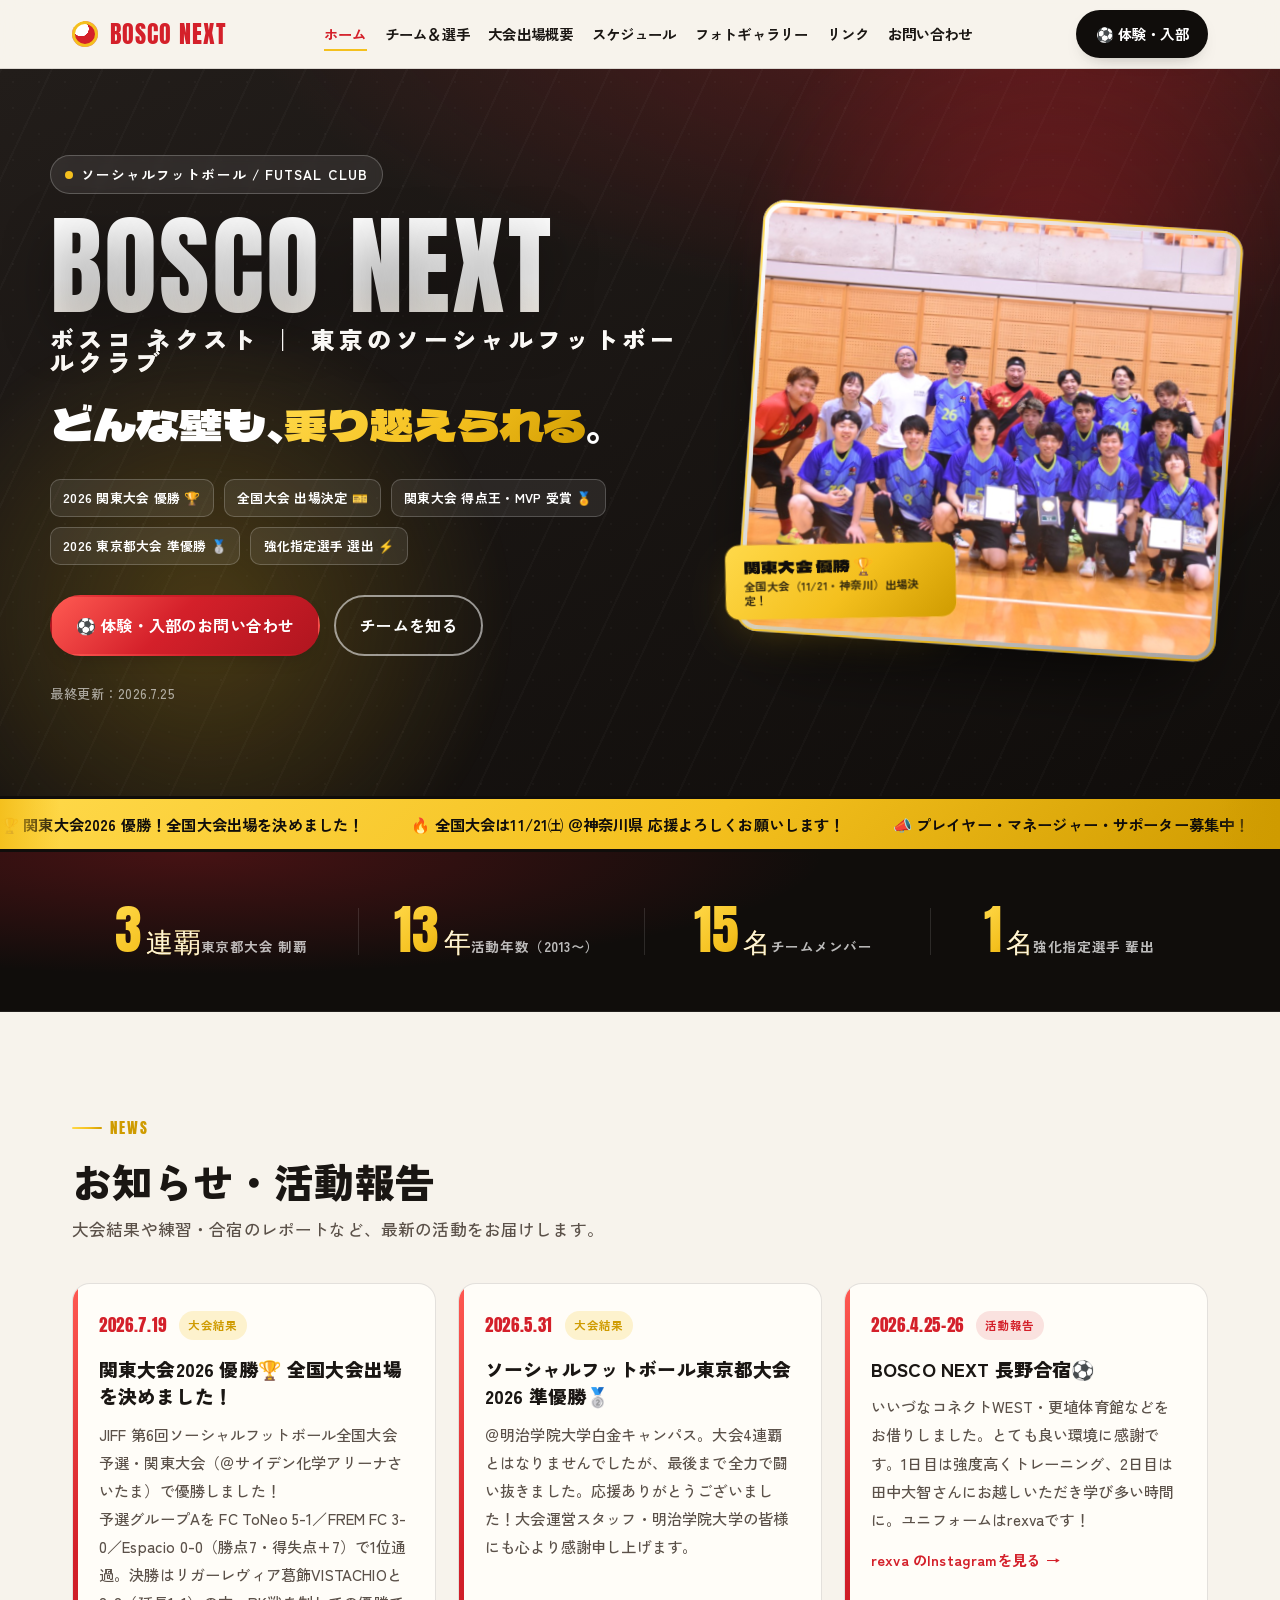
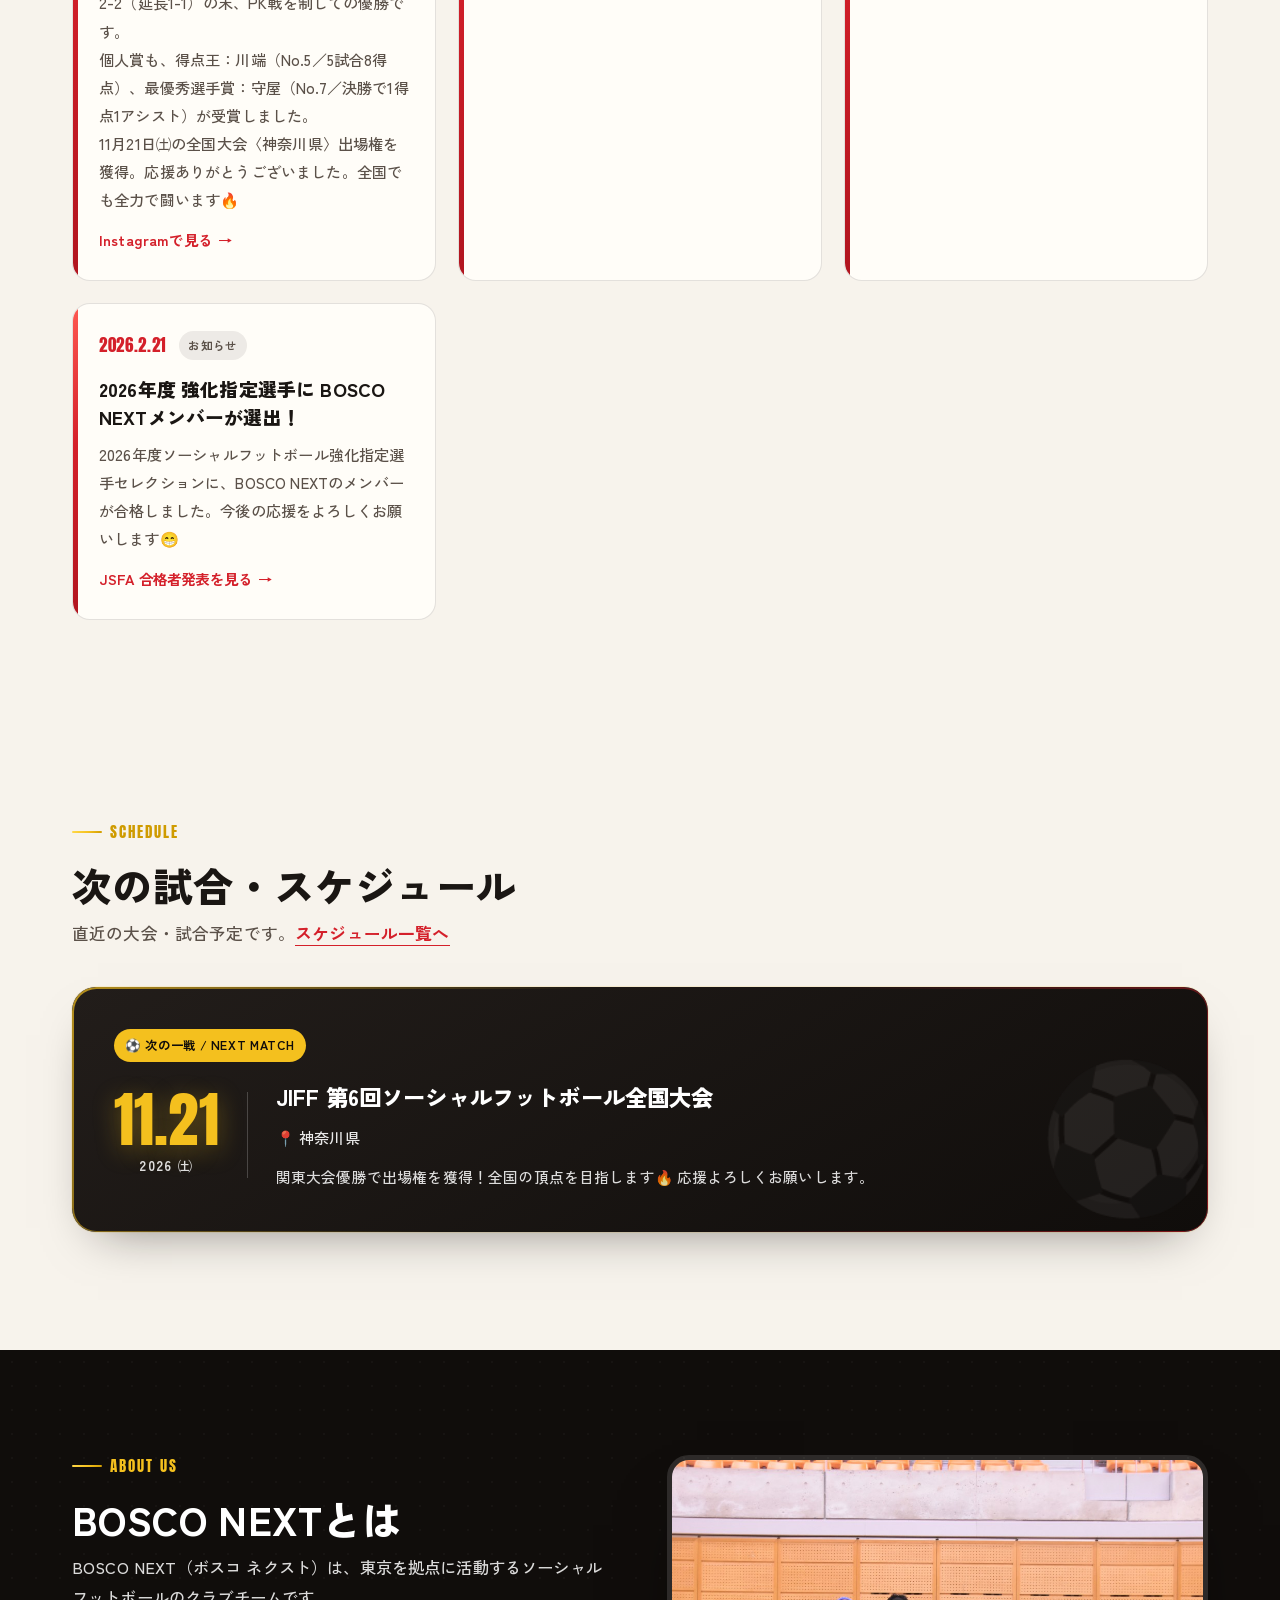
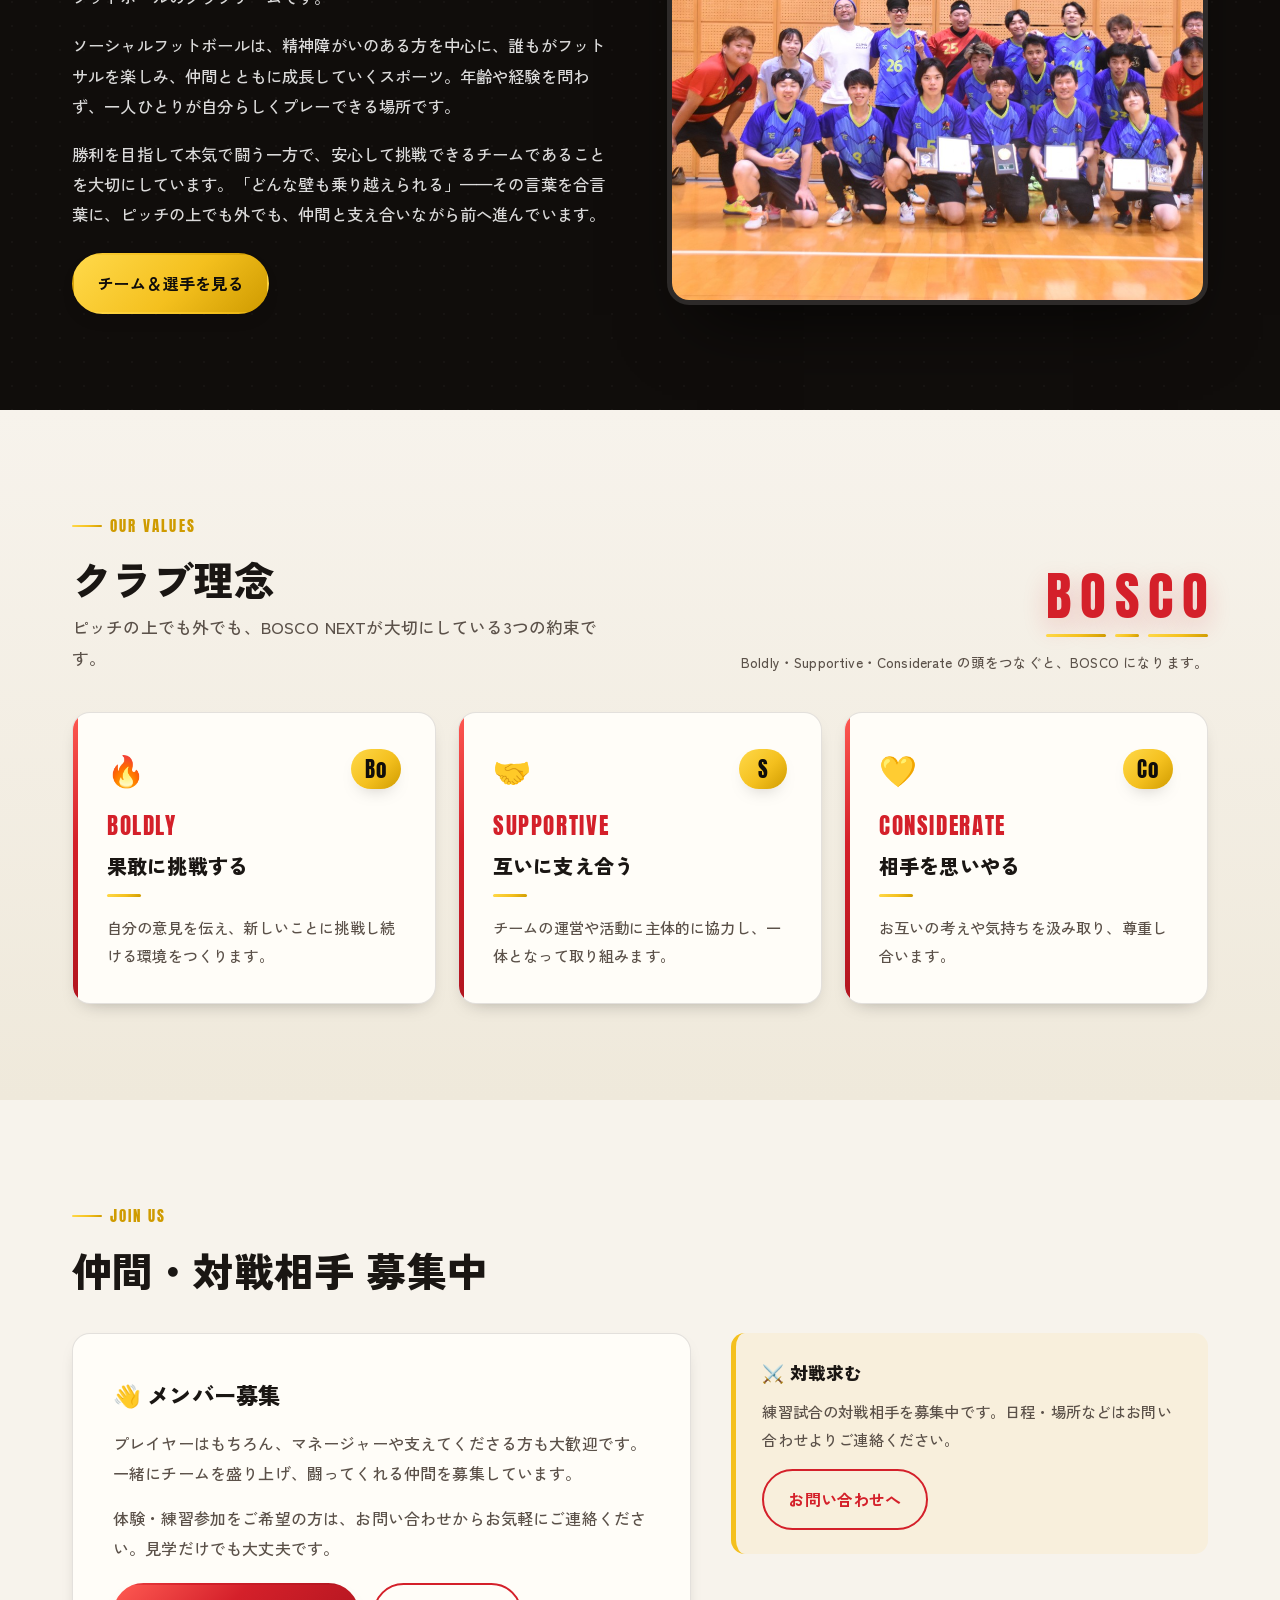
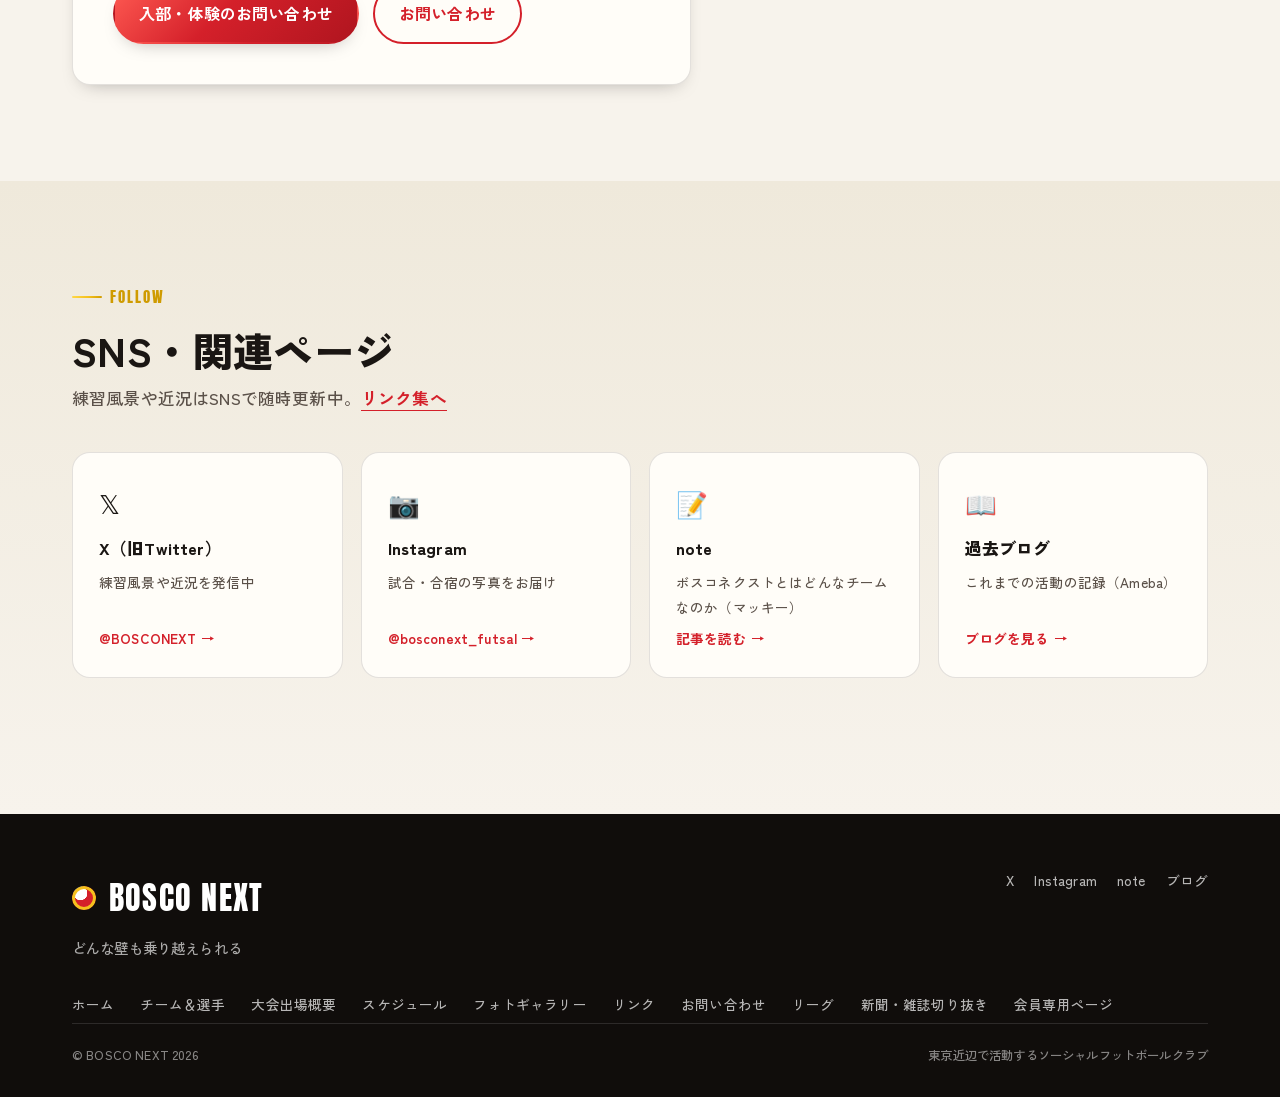
==== index.html @ e19890a2 "クラブ理念に「BOSCO」の文字合わせを追加 Bo(ldly) + S(upportive) + Co(nsiderate) で、チーム名 BOSCO の5文字が ちょうど埋まる。これを見出しの右のワ" ====
<!DOCTYPE html>
<html lang="ja">
<head>
<meta charset="UTF-8">
<meta name="viewport" content="width=device-width, initial-scale=1.0">
<title>BOSCO NEXT｜東京のソーシャルフットボールクラブ</title>
<meta name="description" content="東京近辺で活動するソーシャルフットボールのクラブチーム、BOSCO NEXT（ボスコ ネクスト）の公式ホームページ。精神障がいのある方を中心に、誰もがフットサルを楽しめるチームです。体験・入部・対戦のお問い合わせはお気軽に。">
<link rel="preconnect" href="https://fonts.googleapis.com">
<link rel="preconnect" href="https://fonts.gstatic.com" crossorigin>
<link href="https://fonts.googleapis.com/css2?family=Anton&family=Dela+Gothic+One&family=Zen+Kaku+Gothic+New:wght@400;500;700;900&display=swap" rel="stylesheet">
<link rel="stylesheet" href="style.css">
<link rel="canonical" href="https://weekendclub.github.io/bosconext/">
<meta property="og:url" content="https://weekendclub.github.io/bosconext/">
<script type="application/ld+json">{"@context":"https://schema.org","@type":"SportsTeam","name":"BOSCO NEXT","sport":"Futsal","description":"東京近辺で活動するソーシャルフットボールのクラブチーム。","url":"https://weekendclub.github.io/bosconext/"}</script>
</head>
<body>

<header id="site-header"></header>
<nav class="mobile-menu" id="mobileMenu"></nav>

<!-- ========== ヒーロー ========== -->
<section class="hero" id="top">
  <div class="hero-glow" aria-hidden="true"></div>
  <div class="hero-glow g2" aria-hidden="true"></div>
  <div class="wrap hero-inner">
    <div>
      <span class="eyebrow"><span class="dot"></span><span id="eyebrowText"></span></span>
      <h1><span id="clubName"></span><span class="ja" id="clubNameJa"></span></h1>
      <p class="tagline" id="tagline"></p>
      <div class="hero-badges" id="heroBadges"></div>
      <div class="hero-cta">
        <a class="btn btn-primary" data-link="join">⚽ 体験・入部のお問い合わせ</a>
        <a class="btn btn-ghost" href="#about">チームを知る</a>
      </div>
      <p class="hero-meta" id="updateMeta"></p>
    </div>
    <div class="hero-photo">
      <div class="frame"><img id="heroPhoto" alt="BOSCO NEXTの集合写真"></div>
      <div class="score" id="heroScore"></div>
    </div>
  </div>
</section>

<div class="ticker"><div class="ticker-track" id="ticker"></div></div>

<!-- ========== 戦績・チームデータ（数字でひと目で） ========== -->
<section class="stats-band" aria-label="チームの数字">
  <div class="stats-inner" id="statsBand">
    <div class="stat"><span class="num" data-count="3"><span class="v">0</span><span class="suf">連覇</span></span><span class="lbl">東京都大会 制覇</span></div>
    <div class="stat"><span class="num" data-count="13" data-since="2013"><span class="v">0</span><span class="suf">年</span></span><span class="lbl">活動年数（2013〜）</span></div>
    <div class="stat"><span class="num" data-count="15"><span class="v">0</span><span class="suf">名</span></span><span class="lbl">チームメンバー</span></div>
    <div class="stat"><span class="num" data-count="1"><span class="v">0</span><span class="suf">名</span></span><span class="lbl">強化指定選手 輩出</span></div>
  </div>
</section>

<!-- ========== お知らせ ========== -->
<section class="block" id="news">
  <div class="wrap">
    <div class="sec-head reveal">
      <span class="kicker">News</span>
      <h2 class="sec-title">お知らせ・活動報告</h2>
      <p class="sec-lead">大会結果や練習・合宿のレポートなど、最新の活動をお届けします。</p>
    </div>
    <div class="news-grid" id="newsList"></div>
  </div>
</section>

<!-- ========== 次の試合・スケジュール ========== -->
<section class="block" id="schedule-sec">
  <div class="wrap">
    <div class="sec-head reveal">
      <span class="kicker">Schedule</span>
      <h2 class="sec-title">次の試合・スケジュール</h2>
      <p class="sec-lead">直近の大会・試合予定です。<a href="schedule.html" style="color:var(--brand);font-weight:700;border-bottom:1px solid var(--brand)">スケジュール一覧へ</a></p>
    </div>
    <div class="reveal" id="nextMatch"></div>
    <div class="sched-list reveal" id="scheduleList"></div>
  </div>
</section>

<!-- ========== BOSCO NEXTとは ========== -->
<section class="block" id="about">
  <div class="wrap about-grid">
    <div class="about-body reveal">
      <span class="kicker">About Us</span>
      <h2 class="sec-title">BOSCO NEXTとは</h2>
      <div id="aboutBody"></div>
      <div style="margin-top:24px"><a class="btn btn-gold" href="team.html">チーム＆選手を見る</a></div>
    </div>
    <div class="about-photo reveal">
      <div class="frame"><img id="aboutPhoto" alt="BOSCO NEXTのチーム写真"></div>
    </div>
  </div>
</section>

<!-- ========== クラブ理念 ========== -->
<section class="block" id="values">
  <div class="wrap">
    <div class="sec-head values-head reveal">
      <div>
        <span class="kicker">Our Values</span>
        <h2 class="sec-title">クラブ理念</h2>
        <p class="sec-lead">ピッチの上でも外でも、BOSCO NEXTが大切にしている3つの約束です。</p>
      </div>
      <!-- チーム名の頭文字と理念が一致するときだけ、下のスクリプトが表示します -->
      <div class="bosco-key" id="boscoKey" style="display:none">
        <div class="bosco-mark" id="boscoMark" role="img" aria-label="BOSCO"></div>
        <p class="bosco-note" id="boscoNote"></p>
      </div>
    </div>
    <div class="values-grid" id="valuesList"></div>
  </div>
</section>

<!-- ========== 仲間募集 ========== -->
<section class="block" id="join">
  <div class="wrap">
    <div class="sec-head reveal">
      <span class="kicker">Join Us</span>
      <h2 class="sec-title">仲間・対戦相手 募集中</h2>
    </div>
    <div class="join-grid">
      <div class="join-card reveal">
        <h3>👋 メンバー募集</h3>
        <div id="recruitBody"></div>
        <div class="join-btns">
          <a class="btn btn-primary" data-link="join">入部・体験のお問い合わせ</a>
          <a class="btn btn-outline" data-link="contact">お問い合わせ</a>
        </div>
      </div>
      <div class="taisen reveal">
        <h4>⚔️ 対戦求む</h4>
        <p id="taisenBody"></p>
        <a class="btn btn-outline" data-link="contact">お問い合わせへ</a>
      </div>
    </div>
  </div>
</section>

<!-- ========== SNS ========== -->
<section class="block" id="links">
  <div class="wrap">
    <div class="sec-head reveal">
      <span class="kicker">Follow</span>
      <h2 class="sec-title">SNS・関連ページ</h2>
      <p class="sec-lead">練習風景や近況はSNSで随時更新中。<a href="links.html" style="color:var(--brand);font-weight:700;border-bottom:1px solid var(--brand)">リンク集へ</a></p>
    </div>
    <div class="sns-grid reveal" id="snsLinks"></div>
  </div>
</section>

<footer id="site-footer"></footer>
<button class="to-top" id="toTop" aria-label="上に戻る">↑</button>

<!-- チーム写真（差し替え方は 編集ガイド.md の「写真」を参照） -->
<script src="team-photo.js"></script>
<!-- 全ページ共通（メニュー・フッター・リンクはここで管理） -->
<script src="site.js"></script>

<script>
/* =====================================================================
   ★★★ このページ（トップ）の内容はここを編集します ★★★
   ・お知らせ → 編集画面（/admin）で追加・編集します（このファイル下の news は予備）
   ・試合予定 → schedule の { } をコピー（一番上が「次の一戦」）
   ・文章     → " " の中を書き換える
   ※ メニュー・SNS・チーム名は site.js の SITE_INFO で管理しています
   ===================================================================== */
const PAGE = {
  clubName:   "BOSCO NEXT",
  clubNameJa: "ボスコ ネクスト ｜ 東京のソーシャルフットボールクラブ",
  eyebrow:    "ソーシャルフットボール / FUTSAL CLUB",
  tagline:    'どんな壁も、{乗り越えられる}。',   /* { } で囲んだ言葉がゴールドで強調されます */
  updateDate: "2026.6.5",

  heroPhoto:  HERO_IMG,
  heroScoreMain: "準優勝 🥈",
  heroScoreSub:  "ソーシャルフットボール東京都大会 2026",
  heroBadges: [
    "2026 東京都大会 準優勝 🥈",
    "強化指定選手 選出 ⚡",
    "全国大会 予選 関東大会 出場 🔥"
  ],
  ticker: [
    "🥈 ソーシャルフットボール東京都大会2026 準優勝！",
    "🔥 次は関東大会 7/19㈰ ＠サイデン化学アリーナさいたま",
    "📣 プレイヤー・マネージャー・サポーター募集中！",
    "⚽ 練習試合の対戦相手も募集しています"
  ],

  /* お知らせ（新しいものを上に） tag: result=大会結果 / report=活動報告 / info=お知らせ */
  news: [
    {
      date: "2026.5.31", tag: "result",
      title:"ソーシャルフットボール東京都大会2026 準優勝🥈",
      body: "＠明治学院大学白金キャンパス。大会4連覇とはなりませんでしたが、最後まで全力で闘い抜きました。応援ありがとうございました！大会運営スタッフ・明治学院大学の皆様にも心より感謝申し上げます。",
      link: "", linkText: ""
    },
    {
      date: "2026.4.25–26", tag: "report",
      title:"BOSCO NEXT 長野合宿⚽",
      body: "いいづなコネクトWEST・更埴体育館などをお借りしました。とても良い環境に感謝です。1日目は強度高くトレーニング、2日目は田中大智さんにお越しいただき学び多い時間に。ユニフォームはrexvaです！",
      link: "https://www.instagram.com/p/DGDHDEYy_HX/", linkText: "rexva のInstagramを見る"
    },
    {
      date: "2026.2.21", tag: "info",
      title:"2026年度 強化指定選手に BOSCO NEXTメンバーが選出！",
      body: "2026年度ソーシャルフットボール強化指定選手セレクションに、BOSCO NEXTのメンバーが合格しました。今後の応援をよろしくお願いします😁",
      link: "https://jsfa-official.jp/posts/5Of34ngU", linkText: "JSFA 合格者発表を見る"
    }
  ],

  /* 試合・スケジュール（一番上が「次の一戦」として大きく表示） */
  schedule: [
    {
      date: "7.19", sub: "2026 ㈰",
      title:"JIFF 第6回ソーシャルフットボール全国大会 予選 関東大会",
      place:"サイデン化学アリーナさいたま（さいたま市記念総合体育館）",
      placeLink:"http://sai-kinen-spomachi.jp/",
      note: "全国大会〈神奈川県／11/21〉の出場をかけた予選です。応援よろしくお願いします🔥"
    }
  ],

  about: [
    "BOSCO NEXT（ボスコ ネクスト）は、東京を拠点に活動するソーシャルフットボールのクラブチームです。",
    "ソーシャルフットボールは、精神障がいのある方を中心に、誰もがフットサルを楽しみ、仲間とともに成長していくスポーツ。年齢や経験を問わず、一人ひとりが自分らしくプレーできる場所です。",
    "勝利を目指して本気で闘う一方で、安心して挑戦できるチームであることを大切にしています。「どんな壁も乗り越えられる」——その言葉を合言葉に、ピッチの上でも外でも、仲間と支え合いながら前へ進んでいます。"
  ],
  /* クラブ理念（編集画面の「トップの文章」→ クラブ理念 で編集できます） */
  philosophyNote: "Boldly・Supportive・Considerate の頭をつなぐと、BOSCO になります。",
  philosophy: [
    { ic:"🔥", en:"Boldly",      ja:"果敢に挑戦する", body:"自分の意見を伝え、新しいことに挑戦し続ける環境をつくります。" },
    { ic:"🤝", en:"Supportive",  ja:"互いに支え合う", body:"チームの運営や活動に主体的に協力し、一体となって取り組みます。" },
    { ic:"💛", en:"Considerate", ja:"相手を思いやる", body:"お互いの考えや気持ちを汲み取り、尊重し合います。" }
  ],

  recruit: [
    "プレイヤーはもちろん、マネージャーや支えてくださる方も大歓迎です。一緒にチームを盛り上げ、闘ってくれる仲間を募集しています。",
    "体験・練習参加をご希望の方は、お問い合わせからお気軽にご連絡ください。見学だけでも大丈夫です。"
  ],
  taisen: "練習試合の対戦相手を募集中です。日程・場所などはお問い合わせよりご連絡ください。"
};

/* ===== 表示の仕組み（基本さわらなくてOK） ===== */
const $ = function(id){return document.getElementById(id);};
const tagName = {result:"大会結果", report:"活動報告", info:"お知らせ"};

/* トップの文章・写真は home.json（CMSで編集）。無い項目は下の PAGE を使用 */
function renderHome(h){
  $("clubName").textContent = PAGE.clubName;
  $("clubNameJa").textContent = PAGE.clubNameJa;
  $("eyebrowText").textContent = h.eyebrow || PAGE.eyebrow;
  $("tagline").innerHTML = esc(h.tagline || PAGE.tagline).replace(/\{(.+?)\}/g,'<span class="hl">$1</span>');
  $("updateMeta").textContent = "最終更新：" + (h.updateDate || PAGE.updateDate);
  var photo = h.heroPhoto || PAGE.heroPhoto;
  $("heroPhoto").src = photo;
  $("aboutPhoto").src = photo;
  var sm = (h.heroScoreMain!=null && h.heroScoreMain!=="") ? h.heroScoreMain : PAGE.heroScoreMain;
  var ss = (h.heroScoreSub!=null && h.heroScoreSub!=="") ? h.heroScoreSub : PAGE.heroScoreSub;
  $("heroScore").innerHTML = esc(sm) + '<small>' + esc(ss) + '</small>';
  var badges = (h.heroBadges && h.heroBadges.length) ? h.heroBadges : PAGE.heroBadges;
  $("heroBadges").innerHTML = badges.map(function(b){return '<span>'+esc(b)+'</span>';}).join("");
  var ticker = (h.ticker && h.ticker.length) ? h.ticker : PAGE.ticker;
  var tk = ticker.map(function(t){return '<span>'+esc(t)+'</span>';}).join("");
  $("ticker").innerHTML = tk + tk;
  var about = (h.about && h.about.length) ? h.about : PAGE.about;
  $("aboutBody").innerHTML = about.map(function(p){return '<p>'+esc(p)+'</p>';}).join("");
  var recruit = (h.recruit && h.recruit.length) ? h.recruit : PAGE.recruit;
  $("recruitBody").innerHTML = recruit.map(function(p){return '<p>'+esc(p)+'</p>';}).join("");
  $("taisenBody").textContent = h.taisen || PAGE.taisen;
  renderValues((h.philosophy && h.philosophy.length) ? h.philosophy : PAGE.philosophy,
               (h.philosophyNote != null && h.philosophyNote !== "") ? h.philosophyNote : PAGE.philosophyNote);
  observeReveals();  /* あとから作ったカードもスクロールで出るようにする */
}

/* 「BOSCO」を、理念の英語の頭から順に、余さず切り分けられるか探す。
   Boldly / Supportive / Considerate なら Bo + S + Co = BOSCO に分かれます。
   長いほうから試すので、B より Bo が優先されます。
   分けられないときは null を返し、ワードマークは表示しません。 */
function splitBosco(words, word){
  function walk(wi, pos){
    if(wi === words.length) return (pos === word.length) ? [] : null;
    var w = words[wi], max = Math.min(w.length, word.length - pos);
    for(var len = max; len >= 1; len--){
      var seg = word.substr(pos, len);
      if(w.substr(0, len).toUpperCase() !== seg) continue;
      var tail = walk(wi + 1, pos + len);
      if(tail) return [seg].concat(tail);
    }
    return null;
  }
  return walk(0, 0);
}

/* クラブ理念のカードを作る */
function renderValues(list, note){
  list = list || [];
  var sec = document.getElementById("values");
  if(!list.length){ if(sec) sec.style.display = "none"; return; }
  if(sec) sec.style.display = "";

  var words = list.map(function(v){ return String(v && v.en || ""); });
  var hasAll = words.every(function(w){ return w; });
  var parts = hasAll ? splitBosco(words, "BOSCO") : null;

  $("valuesList").innerHTML = list.map(function(v, i){
    /* バッジは BOSCO の担当ぶん（Bo / S / Co）。分けられないときは頭文字1字 */
    var mark = parts ? words[i].substr(0, parts[i].length) : words[i].charAt(0);
    return '<article class="value-card reveal">'+
      '<div class="v-top">'+
        (v.ic ? '<span class="v-ic" aria-hidden="true">'+esc(v.ic)+'</span>' : '')+
        (mark ? '<span class="v-letter" aria-hidden="true">'+esc(mark)+'</span>' : '')+
      '</div>'+
      '<span class="v-en">'+esc(v.en||"")+'</span>'+
      '<h3 class="v-ja">'+esc(v.ja||"")+'</h3>'+
      '<p>'+esc(v.body||"").replace(/\n/g,"<br>")+'</p>'+
    '</article>';
  }).join("");

  renderBoscoKey(parts, note);
}

/* チーム名「BOSCO」を、理念3つの担当ぶんに区切って見せる。
   区切りはゴールドの下線で示します（BO / S / CO）。 */
function renderBoscoKey(parts, note){
  var key = document.getElementById("boscoKey");
  if(!key) return;
  if(!parts){ key.style.display = "none"; return; }
  document.getElementById("boscoMark").innerHTML = parts.map(function(seg){
    return '<span class="seg">'+esc(seg)+'</span>';
  }).join("");
  document.getElementById("boscoNote").textContent = note || "";
  key.style.display = "";
}
loadJSON("home.json", function(d){ renderHome(d || {}); });

function renderNewsCard(n){
  return '<article class="news-card reveal">'+
    '<div class="news-top"><span class="news-date">'+esc(n.date)+'</span>'+
    '<span class="tag '+n.tag+'">'+esc(tagName[n.tag]||n.tag)+'</span></div>'+
    '<h3>'+esc(n.title)+'</h3>'+
    '<p>'+esc(n.body).replace(/\n/g,"<br>")+'</p>'+
    (n.link?'<a class="more" href="'+esc(n.link)+'" target="_blank" rel="noopener">'+esc(n.linkText||"くわしく見る")+'</a>':'')+
    '</article>';
}
/* お知らせは news.json（CMSで編集）を読み込んで表示します。
   読み込めない場合（例：パソコンでファイルを直接ひらいたプレビュー時）は、上の PAGE.news を表示します。 */
fetch('news.json')
  .then(function(r){ if(!r.ok) throw 0; return r.json(); })
  .then(function(data){
    var items = (data && data.items && data.items.length) ? data.items : PAGE.news;
    $("newsList").innerHTML = items.map(renderNewsCard).join("");
    observeReveals();
  })
  .catch(function(){
    $("newsList").innerHTML = PAGE.news.map(renderNewsCard).join("");
    observeReveals();
  });

function renderHomeSchedule(s){
  s = s || [];
  if(!s.length){ $("nextMatch").style.display="none"; $("scheduleList").innerHTML=""; return; }
  $("nextMatch").style.display="";
  var n = s[0];
  $("nextMatch").innerHTML =
    '<div class="next-match"><span class="nm-flag">⚽ 次の一戦 / NEXT MATCH</span>'+
    '<div class="nm-grid"><div class="nm-date"><div class="d">'+esc(n.date)+'</div><div class="m">'+esc(n.sub||"")+'</div></div>'+
    '<div class="nm-info"><h3>'+esc(n.title)+'</h3>'+
    '<div class="place">📍 '+(n.placeLink?'<a href="'+esc(n.placeLink)+'" target="_blank" rel="noopener">'+esc(n.place)+'</a>':esc(n.place))+'</div>'+
    (n.note?'<p class="note">'+esc(n.note)+'</p>':'')+'</div></div></div>';
  $("scheduleList").innerHTML = s.slice(1).map(function(e){
    return '<div class="sched-row"><div class="sd">'+esc(e.date)+' <small>'+esc(e.sub||"")+'</small></div>'+
      '<div><div class="st">'+esc(e.title)+'</div>'+(e.place?'<div class="sp">📍 '+esc(e.place)+'</div>':'')+'</div></div>';
  }).join("");
}
loadJSON("schedule.json", function(d){ renderHomeSchedule((d && d.upcoming) ? d.upcoming : PAGE.schedule); });

/* 文章（about / recruit / taisen）は renderHome() でまとめて表示しています */

$("snsLinks").innerHTML = [
  {ic:"𝕏", nm:"X（旧Twitter）", ds:"練習風景や近況を発信中", url:SITE_INFO.links.x, go:"@BOSCONEXT"},
  {ic:"📷", nm:"Instagram", ds:"試合・合宿の写真をお届け", url:SITE_INFO.links.instagram, go:"@bosconext_futsal"},
  {ic:"📝", nm:"note", ds:"ボスコネクストとはどんなチームなのか（マッキー）", url:SITE_INFO.links.note, go:"記事を読む"},
  {ic:"📖", nm:"過去ブログ", ds:"これまでの活動の記録（Ameba）", url:SITE_INFO.links.blog, go:"ブログを見る"}
].map(function(s){
  return '<a class="sns-card" href="'+esc(s.url)+'" target="_blank" rel="noopener">'+
    '<span class="ic">'+s.ic+'</span><span class="nm">'+esc(s.nm)+'</span>'+
    '<span class="ds">'+esc(s.ds)+'</span><span class="go">'+esc(s.go)+' →</span></a>';
}).join("");

observeReveals();

/* ===== 戦績バンドの数字をカウントアップ ===== */
(function(){
  var band = document.getElementById("statsBand");
  if(!band) return;
  var reduce = window.matchMedia && window.matchMedia("(prefers-reduced-motion:reduce)").matches;
  var nums = band.querySelectorAll(".num");
  /* 活動年数は今年から自動計算（2013年〜） */
  nums.forEach(function(n){
    var since = n.getAttribute("data-since");
    if(since){ n.setAttribute("data-count", String(new Date().getFullYear() - parseInt(since,10))); }
  });
  function run(n){
    var target = parseInt(n.getAttribute("data-count"),10) || 0;
    var el = n.querySelector(".v");
    if(reduce){ el.textContent = target; return; }
    var start = null, dur = 1100;
    function step(t){
      if(start===null) start = t;
      var p = Math.min((t-start)/dur, 1);
      var eased = 1 - Math.pow(1-p, 3);
      el.textContent = Math.round(target * eased);
      if(p<1) requestAnimationFrame(step);
    }
    requestAnimationFrame(step);
  }
  var io = new IntersectionObserver(function(entries){
    entries.forEach(function(e){
      if(e.isIntersecting){ run(e.target); io.unobserve(e.target); }
    });
  },{threshold:.4});
  nums.forEach(function(n){ io.observe(n); });
})();
</script>
</body>
</html>
---- style.css ----
/* ============================================================
   BOSCO NEXT 共通デザイン（全ページ共通）
   色を変えたいときは下の :root の数値を書き換えてください
   ============================================================ */
/* =====================================================================
   BOSCO NEXT トップページ  スタイル
   配色はユニフォームに合わせています（赤＝ベース／黒＝サッシュ・パンツ／ゴールド＝背番号）
   ※色を変えたいときは下の :root の数値を書き換えてください
   ===================================================================== */
:root{
  --paper:#f7f3ec;        /* 背景（あたたかい生成り色） */
  --paper-2:#fffdf8;      /* カードの白 */
  --ink:#1a1613;          /* 文字色（濃い・黒に近い） */
  --ink-soft:#5b5149;     /* 文字色（やわらかい） */
  --brand:#d4202a;        /* メインの赤（ユニフォーム） */
  --brand-600:#b0151f;    /* 濃い赤（ホバー用） */
  --brand-300:#ff5a52;    /* 明るい赤（グロー用） */
  --dark-700:#221d1a;     /* 暗い背景（黒／サッシュ・パンツ） */
  --dark-800:#171310;     /* 中間の黒 */
  --dark-900:#100d0b;     /* いちばん暗い黒 */
  --gold:#f4c01e;         /* アクセント（背番号のゴールド） */
  --gold-300:#ffd94a;     /* 明るいゴールド */
  --gold-600:#cf9b00;     /* 濃いゴールド */
  --line:rgba(26,22,19,.12);
  --shadow:0 22px 48px -26px rgba(15,11,9,.5);
  --shadow-sm:0 8px 20px -12px rgba(15,11,9,.4);
  --glow-red:0 0 0 1px rgba(212,32,42,.25), 0 18px 50px -18px rgba(212,32,42,.55);
  --glow-gold:0 0 0 1px rgba(244,192,30,.3), 0 18px 50px -18px rgba(244,192,30,.5);
  --grad-red:linear-gradient(135deg,var(--brand-300),var(--brand) 45%,var(--brand-600));
  --grad-gold:linear-gradient(135deg,var(--gold-300),var(--gold) 55%,var(--gold-600));
  --grad-dark:linear-gradient(160deg,var(--dark-700),var(--dark-900));
  --radius:18px;
  --radius-lg:26px;
  --maxw:1180px;
}

*{box-sizing:border-box;margin:0;padding:0}
html{scroll-behavior:smooth;-webkit-text-size-adjust:100%}
body{
  font-family:"Zen Kaku Gothic New",sans-serif;
  color:var(--ink);
  background:var(--paper);
  line-height:1.85;
  font-weight:500;
  letter-spacing:.01em;
  overflow-x:hidden;
}
img{max-width:100%;display:block}
a{color:inherit;text-decoration:none}
.wrap{max-width:var(--maxw);margin:0 auto;padding:0 22px}

/* ---------- 共通：セクション見出し ---------- */
.kicker{
  font-family:"Anton",sans-serif;
  letter-spacing:.14em;
  color:var(--gold-600);
  font-size:clamp(.8rem,2.4vw,.95rem);
  display:inline-flex;align-items:center;gap:.5em;
  text-transform:uppercase;
}
.kicker::before{content:"";width:30px;height:2px;background:var(--gold);display:inline-block}
.sec-title{
  font-weight:900;
  font-size:clamp(1.55rem,5vw,2.5rem);
  line-height:1.25;
  margin:.35em 0 .2em;
  letter-spacing:.01em;
}
.sec-lead{color:var(--ink-soft);max-width:62ch;font-size:clamp(.95rem,2.6vw,1.05rem)}

/* ---------- ボタン ---------- */
.btn{
  position:relative;overflow:hidden;
  display:inline-flex;align-items:center;gap:.5em;
  font-weight:700;font-family:"Zen Kaku Gothic New",sans-serif;
  padding:.85em 1.5em;border-radius:999px;
  font-size:1rem;cursor:pointer;border:2px solid transparent;
  transition:transform .18s ease, box-shadow .18s ease, background .18s ease, color .18s ease;
  white-space:nowrap;
}
/* ボタンの上を光が滑るエフェクト */
.btn::after{
  content:"";position:absolute;top:0;left:-120%;width:60%;height:100%;
  background:linear-gradient(100deg,transparent,rgba(255,255,255,.45),transparent);
  transform:skewX(-18deg);transition:left .55s ease;pointer-events:none;
}
.btn:hover::after{left:130%}
.btn-primary{background:var(--grad-red);color:#fff;box-shadow:var(--shadow-sm)}
.btn-primary:hover{transform:translateY(-3px);box-shadow:0 18px 34px -14px rgba(212,32,42,.65)}
.btn-gold{background:var(--grad-gold);color:var(--dark-900);box-shadow:var(--shadow-sm)}
.btn-gold:hover{transform:translateY(-3px);box-shadow:0 18px 34px -14px rgba(244,192,30,.65)}
.btn-ghost{border-color:rgba(255,255,255,.55);color:#fff}
.btn-ghost:hover{background:#fff;color:var(--dark-900);transform:translateY(-3px)}
.btn-dark{background:var(--dark-900);color:#fff;box-shadow:var(--shadow-sm)}
.btn-dark:hover{transform:translateY(-3px);background:var(--dark-700)}
.btn-outline{border-color:var(--brand);color:var(--brand)}
.btn-outline:hover{background:var(--brand);color:#fff;transform:translateY(-3px)}

/* =====================================================================
   ヘッダー（上部の固定メニュー）
   ===================================================================== */
header{
  position:sticky;top:0;z-index:60;
  background:rgba(247,243,236,.82);
  backdrop-filter:blur(14px) saturate(1.2);
  -webkit-backdrop-filter:blur(14px) saturate(1.2);
  border-bottom:1px solid var(--line);
  transition:box-shadow .3s ease, background .3s ease;
}
header.scrolled{box-shadow:0 10px 30px -20px rgba(15,11,9,.6);background:rgba(247,243,236,.94)}
/* スクロール進捗バー */
.scroll-progress{position:absolute;left:0;bottom:-1px;height:3px;width:0;background:var(--grad-red);
  box-shadow:0 0 12px rgba(212,32,42,.6);z-index:2;transition:width .1s linear}
.nav{display:flex;align-items:center;justify-content:space-between;height:68px}
.brand{display:flex;align-items:center;gap:.5em;font-family:"Anton",sans-serif;font-size:1.5rem;letter-spacing:.04em;color:var(--brand)}
.brand .ball{width:26px;height:26px;border-radius:50%;background:
   radial-gradient(circle at 35% 30%, #fff 0 30%, transparent 31%),
   var(--brand);
   box-shadow:inset 0 0 0 3px var(--gold);flex:none}
.nav-links{display:flex;gap:1.15rem;align-items:center;list-style:none}
.nav-links a{font-size:.9rem;font-weight:700;color:var(--ink);padding:.3em 0;position:relative}
.nav-links a::after{content:"";position:absolute;left:0;bottom:-2px;height:2px;width:0;background:var(--gold);transition:width .2s}
.nav-links a:hover::after{width:100%}
.nav-cta{margin-left:.4rem}
.nav-cta .btn{padding:.6em 1.2em;font-size:.9rem}
.burger{display:none;flex-direction:column;gap:5px;background:none;border:0;cursor:pointer;padding:8px}
.burger span{width:26px;height:3px;background:var(--brand);border-radius:3px;transition:.25s}
.burger.open span:nth-child(1){transform:translateY(8px) rotate(45deg)}
.burger.open span:nth-child(2){opacity:0}
.burger.open span:nth-child(3){transform:translateY(-8px) rotate(-45deg)}

/* モバイルメニュー */
.mobile-menu{position:fixed;inset:68px 0 auto 0;background:var(--dark-900);color:#fff;z-index:55;
  transform:translateY(-120%);transition:transform .35s cubic-bezier(.6,.05,.2,1);padding:20px 22px 30px;max-height:calc(100vh - 68px);overflow:auto}
.mobile-menu.open{transform:translateY(0)}
.mobile-menu a{display:block;padding:.8em 0;border-bottom:1px solid rgba(255,255,255,.12);font-weight:700;font-size:1.05rem}
.mobile-menu .btn{margin-top:18px;width:100%;justify-content:center}

/* =====================================================================
   ヒーロー（一番上の大きな見出し）
   ===================================================================== */
.hero{position:relative;color:#fff;overflow:hidden;
  background:
    radial-gradient(120% 80% at 85% -10%, rgba(212,32,42,.34), transparent 55%),
    linear-gradient(160deg,var(--dark-700),var(--dark-900));
}
.hero::before{ /* ピッチのライン風テクスチャ */
  content:"";position:absolute;inset:0;opacity:.5;
  background-image:repeating-linear-gradient(115deg, rgba(255,255,255,.045) 0 2px, transparent 2px 46px);
  pointer-events:none;
}
.hero::after{ /* やわらかいドット */
  content:"";position:absolute;inset:0;opacity:.5;
  background-image:radial-gradient(rgba(255,255,255,.05) 1px, transparent 1px);
  background-size:26px 26px;pointer-events:none;
}
/* ゆっくり動くスポットライトのグロー */
.hero-glow{position:absolute;inset:-20% -10% auto auto;width:60vw;height:60vw;max-width:720px;max-height:720px;
  background:radial-gradient(circle, rgba(212,32,42,.38), transparent 62%);
  filter:blur(8px);pointer-events:none;animation:heroFloat 14s ease-in-out infinite alternate;z-index:0}
.hero-glow.g2{inset:auto auto -25% -12%;background:radial-gradient(circle, rgba(244,192,30,.22), transparent 60%);animation-duration:18s;animation-delay:-6s}
@keyframes heroFloat{from{transform:translate(0,0) scale(1)}to{transform:translate(-6%,7%) scale(1.12)}}
.hero-inner{position:relative;z-index:1;display:grid;grid-template-columns:1.15fr .85fr;gap:48px;align-items:center;padding:clamp(48px,7vw,86px) 0 clamp(54px,7vw,90px)}
.eyebrow{display:inline-flex;align-items:center;gap:.6em;font-weight:700;font-size:.85rem;letter-spacing:.08em;
  background:rgba(255,255,255,.08);border:1px solid rgba(255,255,255,.22);padding:.45em 1em;border-radius:999px;margin-bottom:22px;
  backdrop-filter:blur(4px)}
.eyebrow .dot{width:8px;height:8px;border-radius:50%;background:var(--gold);box-shadow:0 0 0 0 rgba(244,192,30,.5);animation:pulseDot 2.2s ease-out infinite}
@keyframes pulseDot{0%{box-shadow:0 0 0 0 rgba(244,192,30,.55)}70%{box-shadow:0 0 0 10px rgba(244,192,30,0)}100%{box-shadow:0 0 0 0 rgba(244,192,30,0)}}
.hero h1{font-family:"Anton",sans-serif;font-weight:400;line-height:.92;letter-spacing:.02em;
  font-size:clamp(3.2rem,12vw,6.8rem);margin-bottom:.1em;
  background:linear-gradient(180deg,#fff 40%,#e9ddca);-webkit-background-clip:text;background-clip:text;color:transparent;
  text-shadow:0 20px 50px rgba(0,0,0,.35)}
.hero h1 .ja{display:block;font-family:"Zen Kaku Gothic New";font-weight:900;font-size:clamp(1rem,3.4vw,1.5rem);letter-spacing:.18em;color:rgba(255,255,255,.8);
  -webkit-text-fill-color:rgba(255,255,255,.8);margin-top:.5em;text-shadow:none}
.tagline{font-family:"Dela Gothic One",sans-serif;font-size:clamp(1.5rem,5.6vw,2.7rem);line-height:1.35;margin:.5em 0 .1em}
.tagline .hl{color:var(--gold);position:relative;background:var(--grad-gold);-webkit-background-clip:text;background-clip:text;-webkit-text-fill-color:transparent}
.hero-badges{display:flex;flex-wrap:wrap;gap:10px;margin:26px 0 30px}
.hero-badges span{font-size:.8rem;font-weight:700;background:rgba(255,255,255,.08);border:1px solid rgba(255,255,255,.2);
  padding:.5em .95em;border-radius:10px;letter-spacing:.02em;transition:transform .2s ease,border-color .2s ease,background .2s ease}
.hero-badges span:hover{transform:translateY(-2px);border-color:rgba(244,192,30,.5);background:rgba(244,192,30,.12)}
.hero-cta{display:flex;flex-wrap:wrap;gap:14px}
.hero-meta{margin-top:26px;font-size:.82rem;color:rgba(255,255,255,.6);letter-spacing:.04em}

/* ヒーロー右側の写真 */
.hero-photo{position:relative}
.hero-photo .frame{position:relative;border-radius:22px;overflow:hidden;box-shadow:0 40px 80px -30px rgba(0,0,0,.75);transform:rotate(2deg);
  padding:6px;background:linear-gradient(135deg,#fff,rgba(255,255,255,.6));
  transition:transform .4s cubic-bezier(.2,.7,.2,1)}
.hero-photo .frame::before{content:"";position:absolute;inset:0;border-radius:22px;padding:2px;
  background:var(--grad-gold);-webkit-mask:linear-gradient(#000 0 0) content-box,linear-gradient(#000 0 0);
  -webkit-mask-composite:xor;mask-composite:exclude;opacity:.9;pointer-events:none}
.hero-photo .frame img{width:100%;height:420px;object-fit:cover;border-radius:17px}
.hero-photo:hover .frame{transform:rotate(0deg) scale(1.01)}
.hero-photo .score{position:absolute;left:-18px;bottom:24px;background:var(--grad-gold);color:var(--dark-900);
  font-family:"Dela Gothic One";font-size:1.05rem;padding:.7em 1.1em;border-radius:14px;box-shadow:var(--glow-gold);transform:rotate(-3deg);line-height:1.3;max-width:230px}
.hero-photo .score small{display:block;font-family:"Zen Kaku Gothic New";font-weight:700;font-size:.7rem;opacity:.85;letter-spacing:.04em}

/* 速報ティッカー */
.ticker{background:var(--grad-gold);color:var(--dark-900);position:relative;overflow:hidden;border-top:3px solid var(--dark-900);border-bottom:3px solid var(--dark-900)}
.ticker::before,.ticker::after{content:"";position:absolute;top:0;bottom:0;width:60px;z-index:2;pointer-events:none}
.ticker::before{left:0;background:linear-gradient(90deg,var(--gold),transparent)}
.ticker::after{right:0;background:linear-gradient(270deg,var(--gold-600),transparent)}
.ticker-track{display:flex;gap:48px;white-space:nowrap;padding:11px 0;width:max-content;animation:scroll 32s linear infinite;font-weight:700;font-size:.95rem}
.ticker:hover .ticker-track{animation-play-state:paused}
.ticker-track span{display:inline-flex;align-items:center;gap:.5em}
@keyframes scroll{from{transform:translateX(0)}to{transform:translateX(-50%)}}

/* =====================================================================
   セクション共通の余白
   ===================================================================== */
section.block{padding:clamp(56px,8vw,96px) 0}
.sec-head{margin-bottom:38px}

/* ---------- お知らせ ---------- */
#news{background:var(--paper)}
.news-grid{display:grid;grid-template-columns:repeat(auto-fill,minmax(300px,1fr));gap:22px}
.news-card{background:var(--paper-2);border:1px solid var(--line);border-radius:var(--radius);padding:26px;
  position:relative;overflow:hidden;transition:transform .2s ease, box-shadow .2s ease;display:flex;flex-direction:column}
.news-card::before{content:"";position:absolute;left:0;top:0;bottom:0;width:5px;background:var(--brand)}
.news-card:hover{transform:translateY(-6px);box-shadow:var(--shadow)}
.news-top{display:flex;align-items:center;gap:12px;margin-bottom:14px;flex-wrap:wrap}
.news-date{font-family:"Anton",sans-serif;font-size:1.05rem;color:var(--brand);letter-spacing:.04em}
.tag{font-size:.72rem;font-weight:700;padding:.32em .8em;border-radius:999px;letter-spacing:.03em}
.tag.result{background:rgba(244,192,30,.2);color:var(--gold-600)}
.tag.report{background:rgba(212,32,42,.12);color:var(--brand)}
.tag.info{background:rgba(26,22,19,.08);color:var(--ink-soft)}
.news-card h3{font-size:1.18rem;font-weight:900;line-height:1.45;margin-bottom:10px}
.news-card p{color:var(--ink-soft);font-size:.95rem}
.news-card .more{margin-top:14px;font-weight:700;color:var(--brand);font-size:.9rem;display:inline-flex;align-items:center;gap:.4em;align-self:flex-start}
.news-card .more:hover{color:var(--gold-600)}
.news-card .more::after{content:"→";transition:transform .2s}
.news-card .more:hover::after{transform:translateX(4px)}

/* ---------- 次の試合・スケジュール ---------- */
#schedule{background:linear-gradient(180deg,var(--paper),#efe9db)}
.next-match{background:linear-gradient(150deg,var(--dark-700),var(--dark-900));color:#fff;border-radius:24px;
  padding:clamp(28px,4vw,42px);position:relative;overflow:hidden;box-shadow:var(--shadow);margin-bottom:22px}
.next-match::after{content:"⚽";position:absolute;right:-10px;bottom:-26px;font-size:9rem;opacity:.08}
.nm-flag{display:inline-block;background:var(--gold);color:var(--dark-900);font-weight:700;font-size:.78rem;padding:.4em .9em;border-radius:999px;letter-spacing:.05em;margin-bottom:18px}
.nm-grid{display:grid;grid-template-columns:auto 1fr;gap:28px;align-items:center}
.nm-date{text-align:center;border-right:1px solid rgba(255,255,255,.2);padding-right:28px}
.nm-date .d{font-family:"Anton",sans-serif;font-size:clamp(2.6rem,8vw,3.8rem);line-height:.9;color:var(--gold)}
.nm-date .m{font-weight:700;letter-spacing:.1em;font-size:.85rem;opacity:.85;margin-top:6px}
.nm-info h3{font-size:clamp(1.1rem,3vw,1.4rem);font-weight:900;line-height:1.45;margin-bottom:10px}
.nm-info .place{font-size:.95rem;opacity:.9;display:flex;gap:.5em;align-items:baseline}
.nm-info .place a{color:var(--gold);font-weight:700;border-bottom:1px solid rgba(244,192,30,.4)}
.nm-info .note{margin-top:12px;font-size:.92rem;opacity:.85}
.sched-list{display:flex;flex-direction:column;gap:12px}
.sched-row{display:grid;grid-template-columns:130px 1fr;gap:18px;background:var(--paper-2);border:1px solid var(--line);border-radius:14px;padding:18px 22px;align-items:center}
.sched-row .sd{font-family:"Anton",sans-serif;color:var(--brand);font-size:1.05rem;letter-spacing:.03em}
.sched-row .st{font-weight:700}
.sched-row .sp{font-size:.88rem;color:var(--ink-soft)}

/* ---------- BOSCO NEXTとは ---------- */
#about{background:var(--dark-900);color:#fff;position:relative;overflow:hidden}
#about::before{content:"";position:absolute;inset:0;background-image:radial-gradient(rgba(255,255,255,.05) 1px,transparent 1px);background-size:24px 24px;opacity:.6}
.about-grid{position:relative;display:grid;grid-template-columns:1fr 1fr;gap:54px;align-items:center}
#about .kicker{color:var(--gold)}
#about .sec-title{color:#fff}
.about-body p{color:rgba(255,255,255,.85);margin-bottom:1.1em;font-size:1.02rem}
.about-body p:last-child{margin-bottom:0}
.about-photo .frame{border-radius:22px;overflow:hidden;border:5px solid rgba(255,255,255,.12);box-shadow:0 40px 70px -30px rgba(0,0,0,.7)}
.about-photo img{width:100%;height:440px;object-fit:cover}

/* ---------- クラブ理念 ---------- */
#values{background:linear-gradient(180deg,var(--paper),#efe9db)}
/* 見出しの右に「BOSCO」のワードマークを置く */
.values-head{display:grid;grid-template-columns:1fr auto;gap:24px 46px;align-items:end}
.bosco-key{text-align:right;max-width:min(34em,46vw);justify-self:end}
.bosco-mark{
  font-family:"Anton",sans-serif;line-height:1;color:var(--brand);
  font-size:clamp(2rem,5.6vw,3.3rem);
  letter-spacing:.17em;margin-right:-.17em;   /* 字間の余りぶんを戻して右端を揃える */
  text-shadow:0 10px 26px rgba(212,32,42,.2);
}
/* BO / S / CO の区切りを、ゴールドの下線で示す */
.bosco-mark .seg{position:relative;display:inline-block;padding-bottom:.26em}
.bosco-mark .seg::after{content:"";position:absolute;left:0;right:.17em;bottom:0;
  height:3px;border-radius:2px;background:var(--grad-gold)}
.bosco-note{margin-top:14px;font-size:.85rem;line-height:1.75;color:var(--ink-soft)}

.values-grid{display:grid;grid-template-columns:repeat(3,1fr);gap:22px}
.value-card{
  position:relative;overflow:hidden;
  background:var(--paper-2);border:1px solid var(--line);border-radius:var(--radius);
  padding:clamp(26px,3.4vw,34px);box-shadow:var(--shadow-sm);
  transition:transform .25s ease, box-shadow .25s ease, border-color .25s ease;
}
/* 左の赤いアクセント（お知らせカードと同じ考え方） */
.value-card::before{content:"";position:absolute;left:0;top:0;bottom:0;width:5px;
  background:var(--grad-red);transition:width .25s ease}
.value-card:hover{transform:translateY(-6px);box-shadow:var(--shadow);border-color:rgba(212,32,42,.3)}
.value-card:hover::before{width:8px}
/* 絵文字（左）と、BOSCOの頭文字バッジ（右）を1行に */
.value-card .v-top{display:flex;align-items:center;gap:12px;margin-bottom:14px;min-height:44px}
.value-card .v-ic{font-size:1.9rem;line-height:1}
.value-card .v-letter{
  margin-left:auto;flex:none;
  min-width:48px;height:40px;padding:.08em 14px 0;border-radius:999px;
  display:inline-flex;align-items:center;justify-content:center;
  font-family:"Anton",sans-serif;font-size:1.3rem;line-height:1;letter-spacing:.04em;
  background:var(--grad-gold);color:var(--dark-900);box-shadow:var(--shadow-sm);
  transition:transform .25s ease, box-shadow .25s ease;
}
.value-card:hover .v-letter{transform:scale(1.08) rotate(-5deg);box-shadow:var(--glow-gold)}
.value-card .v-en{
  display:block;font-family:"Anton",sans-serif;color:var(--brand);
  font-size:clamp(1.2rem,3.2vw,1.45rem);letter-spacing:.07em;text-transform:uppercase;
}
.value-card .v-ja{
  position:relative;font-size:clamp(1.05rem,3vw,1.25rem);font-weight:900;line-height:1.5;
  margin:.15em 0 .8em;padding-bottom:.8em;
}
.value-card .v-ja::after{content:"";position:absolute;left:0;bottom:0;width:34px;height:3px;
  background:var(--grad-gold);border-radius:2px}
.value-card p{color:var(--ink-soft);font-size:.95rem}
/* カードを少しずつ遅らせて出す */
.values-grid .reveal:nth-child(2){transition-delay:.09s}
.values-grid .reveal:nth-child(3){transition-delay:.18s}

/* ---------- 仲間募集 ---------- */
#join{background:var(--paper)}
.join-grid{display:grid;grid-template-columns:1.3fr 1fr;gap:40px;align-items:start}
.join-card{background:var(--paper-2);border:1px solid var(--line);border-radius:var(--radius);padding:clamp(28px,4vw,40px);box-shadow:var(--shadow-sm)}
.join-card h3{font-size:1.4rem;font-weight:900;margin-bottom:14px;display:flex;align-items:center;gap:.4em}
.join-card p{color:var(--ink-soft);margin-bottom:1em}
.join-btns{display:flex;flex-wrap:wrap;gap:14px;margin-top:20px}
.taisen{margin-top:0;border-left:5px solid var(--gold);background:rgba(244,192,30,.08);border-radius:14px;padding:24px 26px}
.taisen h4{font-weight:900;font-size:1.1rem;margin-bottom:8px;display:flex;align-items:center;gap:.4em}
.taisen p{color:var(--ink-soft);font-size:.95rem;margin-bottom:16px}

/* ---------- SNS・リンク ---------- */
#links{background:linear-gradient(180deg,#efe9db,var(--paper))}
.sns-grid{display:grid;grid-template-columns:repeat(auto-fit,minmax(220px,1fr));gap:18px;margin-bottom:40px}
.sns-card{background:var(--paper-2);border:1px solid var(--line);border-radius:var(--radius);padding:26px;display:flex;
  flex-direction:column;gap:6px;transition:transform .2s ease, box-shadow .2s ease}
.sns-card:hover{transform:translateY(-5px);box-shadow:var(--shadow)}
.sns-card .ic{font-size:1.6rem}
.sns-card .nm{font-weight:900;font-size:1.05rem}
.sns-card .ds{font-size:.85rem;color:var(--ink-soft)}
.sns-card .go{margin-top:auto;color:var(--brand);font-weight:700;font-size:.85rem}
.page-dir{background:var(--paper-2);border:1px solid var(--line);border-radius:var(--radius);padding:28px}
.page-dir h4{font-weight:900;margin-bottom:16px;font-size:1.05rem}
.page-dir ul{list-style:none;display:grid;grid-template-columns:repeat(auto-fill,minmax(200px,1fr));gap:8px 24px}
.page-dir li a{display:flex;align-items:center;gap:.5em;padding:.45em 0;font-weight:700;color:var(--ink);font-size:.92rem;border-bottom:1px solid var(--line)}
.page-dir li a::before{content:"›";color:var(--gold);font-weight:700}
.page-dir li a:hover{color:var(--brand)}

/* ---------- フッター ---------- */
footer{background:var(--dark-900);color:rgba(255,255,255,.8);padding:54px 0 30px}
.foot-top{display:flex;justify-content:space-between;flex-wrap:wrap;gap:30px;align-items:flex-start;margin-bottom:30px}
.foot-brand{font-family:"Anton",sans-serif;font-size:2rem;color:#fff;letter-spacing:.04em;display:flex;align-items:center;gap:.4em}
.foot-brand .ball{width:24px;height:24px;border-radius:50%;background:radial-gradient(circle at 35% 30%,#fff 0 30%,transparent 31%),var(--brand);box-shadow:inset 0 0 0 3px var(--gold)}
.foot-tag{margin-top:8px;font-size:.9rem;color:rgba(255,255,255,.65);max-width:34ch}
.foot-links{display:flex;gap:20px;flex-wrap:wrap}
.foot-links a{font-size:.85rem;color:rgba(255,255,255,.7)}
.foot-links a:hover{color:var(--gold)}
.foot-bottom{border-top:1px solid rgba(255,255,255,.12);padding-top:20px;font-size:.78rem;color:rgba(255,255,255,.5);display:flex;justify-content:space-between;flex-wrap:wrap;gap:10px}

/* 上に戻るボタン */
.to-top{position:fixed;right:20px;bottom:20px;z-index:40;width:48px;height:48px;border-radius:50%;background:var(--brand);color:#fff;border:0;cursor:pointer;
  font-size:1.2rem;box-shadow:var(--shadow);opacity:0;transform:translateY(20px);transition:.3s;pointer-events:none}
.to-top.show{opacity:1;transform:translateY(0);pointer-events:auto}
.to-top:hover{background:var(--gold);color:var(--dark-900)}

/* 出現アニメーション */
.reveal{opacity:0;transform:translateY(24px);transition:opacity .7s ease, transform .7s ease}
.reveal.in{opacity:1;transform:none}

/* =====================================================================
   レスポンシブ（スマホ・タブレット）
   ===================================================================== */
@media(max-width:900px){
  .hero-inner{grid-template-columns:1fr;gap:36px}
  .hero-photo{order:-1;max-width:420px}
  .hero-photo .frame img{height:300px}
  .about-grid{grid-template-columns:1fr;gap:34px}
  .about-photo{order:-1}
  .about-photo img{height:300px}
  .join-grid{grid-template-columns:1fr}
  .values-grid{grid-template-columns:1fr 1fr}
  .values-head{grid-template-columns:1fr;gap:22px}
  .bosco-key{text-align:left;justify-self:start;max-width:100%}
  .bosco-mark{margin-right:0}
}
@media(max-width:760px){
  .nav-links,.nav-cta{display:none}
  .burger{display:flex}
  .nm-grid{grid-template-columns:1fr}
  .nm-date{border-right:0;border-bottom:1px solid rgba(255,255,255,.2);padding-right:0;padding-bottom:18px;display:flex;align-items:baseline;gap:14px;justify-content:center}
  .sched-row{grid-template-columns:1fr;gap:6px}
  .values-grid{grid-template-columns:1fr}
}
@media(prefers-reduced-motion:reduce){
  *{animation:none!important;scroll-behavior:auto!important;transition:none!important}
  .reveal{opacity:1;transform:none}
}

/* =====================================================================
   ▼ 各ページ用の追加デザイン（チーム/大会/リーグ/スケジュール/
     ギャラリー/リンク/新聞/会員/お問い合わせ）
   ===================================================================== */

/* 現在地のメニューを強調 */
.nav-links a.active{color:var(--brand)}
.nav-links a.active::after{width:100%}

/* 各ページ上部の小さめヒーロー */
.subhero{position:relative;color:#fff;overflow:hidden;
  background:radial-gradient(120% 90% at 88% -20%, rgba(212,32,42,.32), transparent 55%),
             linear-gradient(160deg,var(--dark-700),var(--dark-900))}
.subhero::before{content:"";position:absolute;inset:0;opacity:.5;
  background-image:repeating-linear-gradient(115deg, rgba(255,255,255,.05) 0 2px, transparent 2px 46px);pointer-events:none}
.subhero::after{content:"⚽";position:absolute;right:-12px;bottom:-30px;font-size:9rem;opacity:.07;pointer-events:none}
.subhero-inner{position:relative;padding:clamp(40px,6vw,64px) 0 clamp(34px,5vw,52px)}
.breadcrumb{font-size:.82rem;color:rgba(255,255,255,.6);margin-bottom:14px;letter-spacing:.02em}
.breadcrumb a{color:rgba(255,255,255,.75)}
.breadcrumb a:hover{color:var(--gold)}
.subhero .kicker{color:var(--gold)}
.subhero h1{font-weight:900;font-size:clamp(1.8rem,6vw,3rem);line-height:1.2;margin:.25em 0 .3em}
.subhero p{color:rgba(255,255,255,.82);max-width:60ch;font-size:clamp(.95rem,2.6vw,1.05rem)}

/* 共通：下部の行動喚起バンド */
.cta-band{position:relative;overflow:hidden;color:#fff;text-align:center;
  background:radial-gradient(120% 120% at 50% -30%, rgba(212,32,42,.3), transparent 60%),linear-gradient(160deg,var(--dark-700),var(--dark-900));
  padding:clamp(44px,7vw,72px) 0}
.cta-band h2{font-weight:900;font-size:clamp(1.5rem,5vw,2.2rem);margin-bottom:.4em}
.cta-band p{color:rgba(255,255,255,.8);max-width:48ch;margin:0 auto 1.4em}
.cta-band .hero-cta{justify-content:center}

/* 紹介文ブロック */
.lead-block{max-width:72ch}
.lead-block p{color:var(--ink-soft);font-size:1.02rem;margin-bottom:1em}

/* 選手・スタッフ */
.roster-grid{display:grid;grid-template-columns:repeat(auto-fill,minmax(210px,1fr));gap:20px}
.player-card{background:var(--paper-2);border:1px solid var(--line);border-radius:var(--radius);overflow:hidden;
  transition:transform .2s ease,box-shadow .2s ease;display:flex;flex-direction:column}
.player-card:hover{transform:translateY(-6px);box-shadow:var(--shadow)}
.player-top{position:relative;aspect-ratio:1/1;display:flex;align-items:center;justify-content:center;overflow:hidden;
  background:radial-gradient(120% 120% at 70% 0%, rgba(212,32,42,.28), transparent 55%),linear-gradient(150deg,var(--dark-700),var(--dark-900))}
.player-top img{position:absolute;inset:0;width:100%;height:100%;object-fit:cover}
.player-no{font-family:"Anton",sans-serif;font-size:4.4rem;color:var(--gold);line-height:1;text-shadow:0 4px 16px rgba(0,0,0,.45)}
.player-body{padding:16px 18px}
.player-pos{display:inline-block;font-size:.72rem;font-weight:700;color:var(--brand);background:rgba(212,32,42,.1);padding:.3em .7em;border-radius:999px;margin-bottom:8px}
.player-name{font-weight:900;font-size:1.15rem;line-height:1.3}
.player-kana{font-size:.78rem;color:var(--ink-soft)}
.player-note{font-size:.85rem;color:var(--ink-soft);margin-top:8px}
.staff-grid{display:grid;grid-template-columns:repeat(auto-fill,minmax(230px,1fr));gap:16px}
.staff-card{background:var(--paper-2);border:1px solid var(--line);border-left:5px solid var(--gold);border-radius:14px;padding:18px 20px}
.staff-role{font-size:.74rem;font-weight:700;color:var(--gold-600);letter-spacing:.04em}
.staff-name{font-weight:900;font-size:1.1rem;margin-top:4px}

/* 大会の年表 */
.timeline{position:relative;margin-left:8px;padding-left:28px;border-left:3px solid var(--line)}
.tl-item{position:relative;padding:0 0 30px}
.tl-item::before{content:"";position:absolute;left:-37px;top:3px;width:16px;height:16px;border-radius:50%;background:var(--brand);box-shadow:0 0 0 4px var(--paper)}
.tl-item:last-child{padding-bottom:0}
.tl-date{font-family:"Anton",sans-serif;color:var(--brand);font-size:1rem;letter-spacing:.03em}
.tl-title{font-weight:900;font-size:1.1rem;margin:4px 0 6px;line-height:1.4}
.tl-meta{font-size:.9rem;color:var(--ink-soft)}
.result-badge{display:inline-block;font-size:.74rem;font-weight:700;padding:.3em .8em;border-radius:999px;margin-left:8px;vertical-align:middle}
.rb-win{background:var(--gold);color:var(--dark-900)}
.rb-2nd{background:rgba(244,192,30,.22);color:var(--gold-600)}
.rb-join{background:rgba(212,32,42,.12);color:var(--brand)}

/* リーグ表 */
.table-wrap{overflow-x:auto;border:1px solid var(--line);border-radius:var(--radius);background:var(--paper-2)}
table.ltable{width:100%;border-collapse:collapse;min-width:520px}
.ltable th,.ltable td{padding:13px 14px;text-align:center;border-bottom:1px solid var(--line);font-size:.92rem}
.ltable th{background:var(--dark-900);color:#fff;font-weight:700;font-size:.8rem;letter-spacing:.03em}
.ltable td:nth-child(2){text-align:left;font-weight:700}
.ltable tbody tr:hover{background:rgba(212,32,42,.04)}
.ltable .rank{font-family:"Anton",sans-serif;color:var(--brand);font-size:1.05rem}
.ltable tr.mine td{background:rgba(244,192,30,.14)}
.ltable tr.mine td:nth-child(2){color:var(--brand)}

/* 試合結果リスト */
.result-row{display:grid;grid-template-columns:120px 1fr auto;gap:16px;align-items:center;background:var(--paper-2);border:1px solid var(--line);border-radius:14px;padding:16px 20px;margin-bottom:10px}
.result-row .rd{font-family:"Anton",sans-serif;color:var(--ink-soft);font-size:.95rem}
.result-row .rt{font-weight:700}
.result-row .rs{font-family:"Anton",sans-serif;font-size:1.35rem;color:var(--brand);white-space:nowrap}
.wl{font-size:.72rem;font-weight:700;padding:.25em .6em;border-radius:6px;margin-left:8px}
.wl.w{background:var(--gold);color:var(--dark-900)}
.wl.l{background:rgba(22,32,28,.1);color:var(--ink-soft)}
.wl.d{background:rgba(212,32,42,.12);color:var(--brand)}

/* ギャラリー */
.gallery-grid{display:grid;grid-template-columns:repeat(auto-fill,minmax(210px,1fr));gap:12px}
.gallery-item{position:relative;border-radius:14px;overflow:hidden;aspect-ratio:4/3;background:linear-gradient(150deg,var(--dark-700),var(--dark-900));cursor:pointer}
.gallery-item img{width:100%;height:100%;object-fit:cover;transition:transform .4s ease;display:block}
.gallery-item:hover img{transform:scale(1.08)}
.gallery-item .cap{position:absolute;left:0;right:0;bottom:0;padding:18px 14px 10px;color:#fff;font-size:.82rem;font-weight:700;
  background:linear-gradient(transparent,rgba(0,0,0,.7));opacity:0;transition:opacity .25s}
.gallery-item:hover .cap{opacity:1}
.gallery-empty{display:flex;align-items:center;justify-content:center;text-align:center;color:rgba(255,255,255,.5);font-size:.78rem;font-weight:700;width:100%;height:100%;padding:10px}

/* 汎用リンクカード */
.linkcard{background:var(--paper-2);border:1px solid var(--line);border-radius:var(--radius);padding:24px;display:flex;flex-direction:column;gap:6px;
  transition:transform .2s ease,box-shadow .2s ease}
.linkcard:hover{transform:translateY(-5px);box-shadow:var(--shadow)}
.linkcard .ic{font-size:1.6rem}
.linkcard .nm{font-weight:900;font-size:1.05rem}
.linkcard .ds{font-size:.85rem;color:var(--ink-soft)}
.linkcard .go{margin-top:auto;color:var(--brand);font-weight:700;font-size:.85rem}

/* 新聞・雑誌切り抜き */
.cliplist{display:flex;flex-direction:column;gap:12px}
.clip{display:grid;grid-template-columns:auto auto 1fr auto;gap:16px;align-items:center;background:var(--paper-2);border:1px solid var(--line);border-radius:14px;padding:18px 22px}
.clip .cd{font-family:"Anton",sans-serif;color:var(--brand);font-size:.95rem;white-space:nowrap}
.clip .outlet{font-size:.72rem;font-weight:700;color:var(--gold-600);background:rgba(244,192,30,.15);padding:.3em .7em;border-radius:999px;white-space:nowrap}
.clip .ct{font-weight:700}
.clip a.cmore{color:var(--brand);font-weight:700;font-size:.85rem;white-space:nowrap}

/* 会員専用 */
.locked-card{max-width:560px;margin:0 auto;text-align:center;background:var(--paper-2);border:1px solid var(--line);border-radius:24px;padding:clamp(34px,5vw,52px);box-shadow:var(--shadow-sm)}
.locked-card .lock{font-size:3rem;margin-bottom:10px}
.locked-card h3{font-weight:900;font-size:1.4rem;margin-bottom:10px}
.locked-card p{color:var(--ink-soft);margin-bottom:20px}
.locked-list{text-align:left;max-width:360px;margin:0 auto 24px;display:flex;flex-direction:column;gap:10px}
.locked-list div{display:flex;gap:.6em;align-items:flex-start;font-size:.92rem}
.locked-list div::before{content:"⚽";flex:none}

/* お問い合わせ */
.contact-grid{display:grid;grid-template-columns:1fr 1fr;gap:34px;align-items:start}
.contact-card{background:var(--paper-2);border:1px solid var(--line);border-radius:var(--radius);padding:clamp(24px,3.5vw,36px);box-shadow:var(--shadow-sm)}
.contact-card h3{font-weight:900;font-size:1.3rem;margin-bottom:6px}
.contact-card p{color:var(--ink-soft);margin-bottom:8px;font-size:.95rem}
.contact-methods{display:flex;flex-direction:column;gap:12px;margin-top:16px}
.cmethod{display:flex;align-items:center;gap:14px;padding:14px 16px;border:1px solid var(--line);border-radius:12px;transition:.2s}
.cmethod:hover{border-color:var(--brand);background:rgba(212,32,42,.03)}
.cmethod .ic{font-size:1.4rem}
.cmethod .l1{font-weight:700;font-size:.95rem}
.cmethod .l2{font-size:.8rem;color:var(--ink-soft)}
.cform{display:flex;flex-direction:column;gap:14px}
.cfield label{display:block;font-weight:700;font-size:.85rem;margin-bottom:6px}
.cfield input,.cfield textarea{width:100%;padding:.8em 1em;border:1px solid var(--line);border-radius:10px;font:inherit;background:#fff;color:var(--ink)}
.cfield input:focus,.cfield textarea:focus{outline:none;border-color:var(--brand);box-shadow:0 0 0 3px rgba(212,32,42,.12)}
.cnote{font-size:.78rem;color:var(--ink-soft);margin-top:6px}

/* フッターのページ列 */
.foot-cols{display:flex;flex-wrap:wrap;gap:10px 26px;margin:18px 0 6px}
.foot-cols a{font-size:.85rem;color:rgba(255,255,255,.7)}
.foot-cols a:hover{color:var(--gold)}

@media(max-width:820px){ .contact-grid{grid-template-columns:1fr;gap:22px} }
@media(max-width:560px){
  .result-row{grid-template-columns:1fr auto;gap:6px 12px}
  .result-row .rd{grid-column:1/-1}
  .clip{grid-template-columns:auto 1fr;gap:6px 12px}
  .clip a.cmore{grid-column:1/-1}
}

/* チームデータ（発足日など）の定義リスト */
.kvlist{display:grid;grid-template-columns:auto 1fr;gap:10px 20px;max-width:560px;margin:8px 0 0}
.kvlist dt{font-weight:700;color:var(--brand)}
.kvlist dd{margin:0;color:var(--ink-soft)}
@media(max-width:480px){ .kvlist{grid-template-columns:1fr;gap:2px 0} .kvlist dd{margin:0 0 10px} }

/* === 選手カード：クリックで開くプロフィール === */
.player-card{cursor:pointer;border:0;width:100%;text-align:inherit;font:inherit;background:var(--paper-2);padding:0}
.player-card:hover{transform:translateY(-4px)}
.player-card:focus-visible{outline:3px solid var(--gold);outline-offset:2px}
.pmodal{position:fixed;inset:0;background:rgba(16,13,11,.72);display:none;align-items:flex-start;justify-content:center;padding:5vh 16px;z-index:1000;overflow-y:auto}
.pmodal.open{display:flex}
.pmodal-panel{position:relative;background:var(--paper-2);border-radius:var(--radius);max-width:560px;width:100%;max-height:90vh;overflow-y:auto;-webkit-overflow-scrolling:touch;box-shadow:0 30px 80px rgba(0,0,0,.5)}
.pmodal-close{position:absolute;top:10px;right:12px;width:38px;height:38px;border:0;border-radius:50%;background:rgba(0,0,0,.55);color:#fff;font-size:22px;line-height:1;cursor:pointer;z-index:3}
.pm-photo{width:100%;background:var(--dark-900);border-radius:var(--radius) var(--radius) 0 0;overflow:hidden}
.pm-photo img{display:block;width:100%;max-height:62vh;object-fit:cover}
.pm-head{display:flex;align-items:center;gap:14px;padding:18px 22px 4px}
.pm-no{font-family:Anton,system-ui,sans-serif;font-size:2.6rem;color:var(--gold);line-height:1;flex:none}
.pm-name{font-family:"Dela Gothic One",system-ui,sans-serif;font-size:1.3rem;line-height:1.2}
.pm-pos{color:var(--ink-soft);font-weight:700;font-size:.9rem;margin-top:3px}
.pm-meta{padding:2px 22px 0;color:var(--ink-soft);font-size:.9rem;margin:0}
.pm-info{padding:16px 22px 26px;margin:0;display:grid;grid-template-columns:auto 1fr;gap:11px 16px}
.pm-info dt{font-weight:700;color:var(--brand);font-size:.9rem}
.pm-info dd{margin:0;color:var(--ink);font-size:.95rem;line-height:1.6}
.pm-empty{padding:16px 22px 26px;color:var(--ink-soft)}
@media(max-width:480px){ .pm-info{grid-template-columns:1fr;gap:3px 0} .pm-info dd{margin:0 0 10px} .pm-no{font-size:2.1rem} }

/* =====================================================================
   ▼▼▼  デザイン強化レイヤー（v2）  ▼▼▼
   既存の見た目を活かしつつ、ヒーロー演出・戦績バンド・
   セクション装飾などを追加しています。
   ===================================================================== */

/* ---- ヒーローの登場アニメーション（読み込み時にふわっと） ---- */
.hero-inner > div > .eyebrow,
.hero-inner > div > h1,
.hero-inner > div > .tagline,
.hero-inner > div > .hero-badges,
.hero-inner > div > .hero-cta,
.hero-inner > div > .hero-meta{
  opacity:0;animation:heroUp .8s cubic-bezier(.2,.7,.2,1) forwards;
}
.hero-inner > div > .eyebrow{animation-delay:.05s}
.hero-inner > div > h1{animation-delay:.16s}
.hero-inner > div > .tagline{animation-delay:.28s}
.hero-inner > div > .hero-badges{animation-delay:.4s}
.hero-inner > div > .hero-cta{animation-delay:.5s}
.hero-inner > div > .hero-meta{animation-delay:.6s}
.hero-photo{opacity:0;animation:heroPhoto 1s cubic-bezier(.2,.7,.2,1) .35s forwards}
@keyframes heroUp{from{opacity:0;transform:translateY(26px)}to{opacity:1;transform:none}}
@keyframes heroPhoto{from{opacity:0;transform:translateY(30px) rotate(4deg)}to{opacity:1;transform:rotate(2deg)}}

/* ---- 戦績・データバンド（ヒーロー直下） ---- */
.stats-band{background:var(--dark-900);color:#fff;position:relative;overflow:hidden;border-bottom:1px solid rgba(255,255,255,.08)}
.stats-band::before{content:"";position:absolute;inset:0;
  background:radial-gradient(90% 140% at 15% 0%, rgba(212,32,42,.28), transparent 55%);pointer-events:none}
.stats-inner{position:relative;display:grid;grid-template-columns:repeat(4,1fr);gap:8px;
  max-width:var(--maxw);margin:0 auto;padding:clamp(26px,4vw,40px) 22px}
.stat{text-align:center;padding:10px 8px;position:relative}
.stat + .stat::before{content:"";position:absolute;left:0;top:20%;bottom:20%;width:1px;background:rgba(255,255,255,.12)}
.stat .num{font-family:"Anton",sans-serif;line-height:1;
  font-size:clamp(2.2rem,7vw,3.4rem);
  background:var(--grad-gold);-webkit-background-clip:text;background-clip:text;-webkit-text-fill-color:transparent;
  display:inline-flex;align-items:baseline;gap:.08em}
.stat .num .suf{font-size:.5em;-webkit-text-fill-color:rgba(255,255,255,.85);color:rgba(255,255,255,.85)}
.stat .lbl{margin-top:8px;font-size:clamp(.72rem,2.2vw,.85rem);font-weight:700;color:rgba(255,255,255,.72);letter-spacing:.04em}
@media(max-width:620px){
  .stats-inner{grid-template-columns:repeat(2,1fr);gap:14px 8px}
  .stat:nth-child(3)::before,.stat:nth-child(1)+.stat::before{content:none}
  .stat + .stat::before{content:none}
}

/* ---- セクション見出しをリッチに ---- */
.kicker::before{background:var(--grad-gold);border-radius:2px}
.sec-title{position:relative}

/* お知らせカードの左アクセントをグラデに、ホバーで発光 */
.news-card{transition:transform .25s ease, box-shadow .25s ease, border-color .25s ease}
.news-card::before{background:var(--grad-red);width:5px;transition:width .25s ease}
.news-card:hover{border-color:rgba(212,32,42,.35)}
.news-card:hover::before{width:8px}

/* 次の一戦カードに動くゴールドの縁取り＋発光 */
.next-match{box-shadow:var(--shadow), 0 0 0 1px rgba(244,192,30,.14)}
.next-match::before{content:"";position:absolute;inset:0;border-radius:24px;padding:1.5px;
  background:linear-gradient(120deg,rgba(244,192,30,.7),transparent 40%,transparent 60%,rgba(212,32,42,.6));
  -webkit-mask:linear-gradient(#000 0 0) content-box,linear-gradient(#000 0 0);
  -webkit-mask-composite:xor;mask-composite:exclude;pointer-events:none}
.nm-date .d{text-shadow:0 6px 24px rgba(244,192,30,.35)}

/* SNSカード：アイコンをふわっと */
.sns-card{transition:transform .25s ease, box-shadow .25s ease, border-color .25s ease}
.sns-card:hover{border-color:rgba(212,32,42,.3)}
.sns-card .ic{transition:transform .25s ease}
.sns-card:hover .ic{transform:scale(1.15) rotate(-4deg)}

/* 出現アニメの質感を少し上げる（カードは少しずつ遅らせて表示） */
.reveal{transform:translateY(28px)}
.news-grid .reveal:nth-child(2){transition-delay:.08s}
.news-grid .reveal:nth-child(3){transition-delay:.16s}

/* 動きを減らす設定の人にはアニメを止める */
@media(prefers-reduced-motion:reduce){
  .hero-glow,.eyebrow .dot,
  .hero-inner > div > *,.hero-photo{animation:none!important;opacity:1!important;transform:none!important}
}
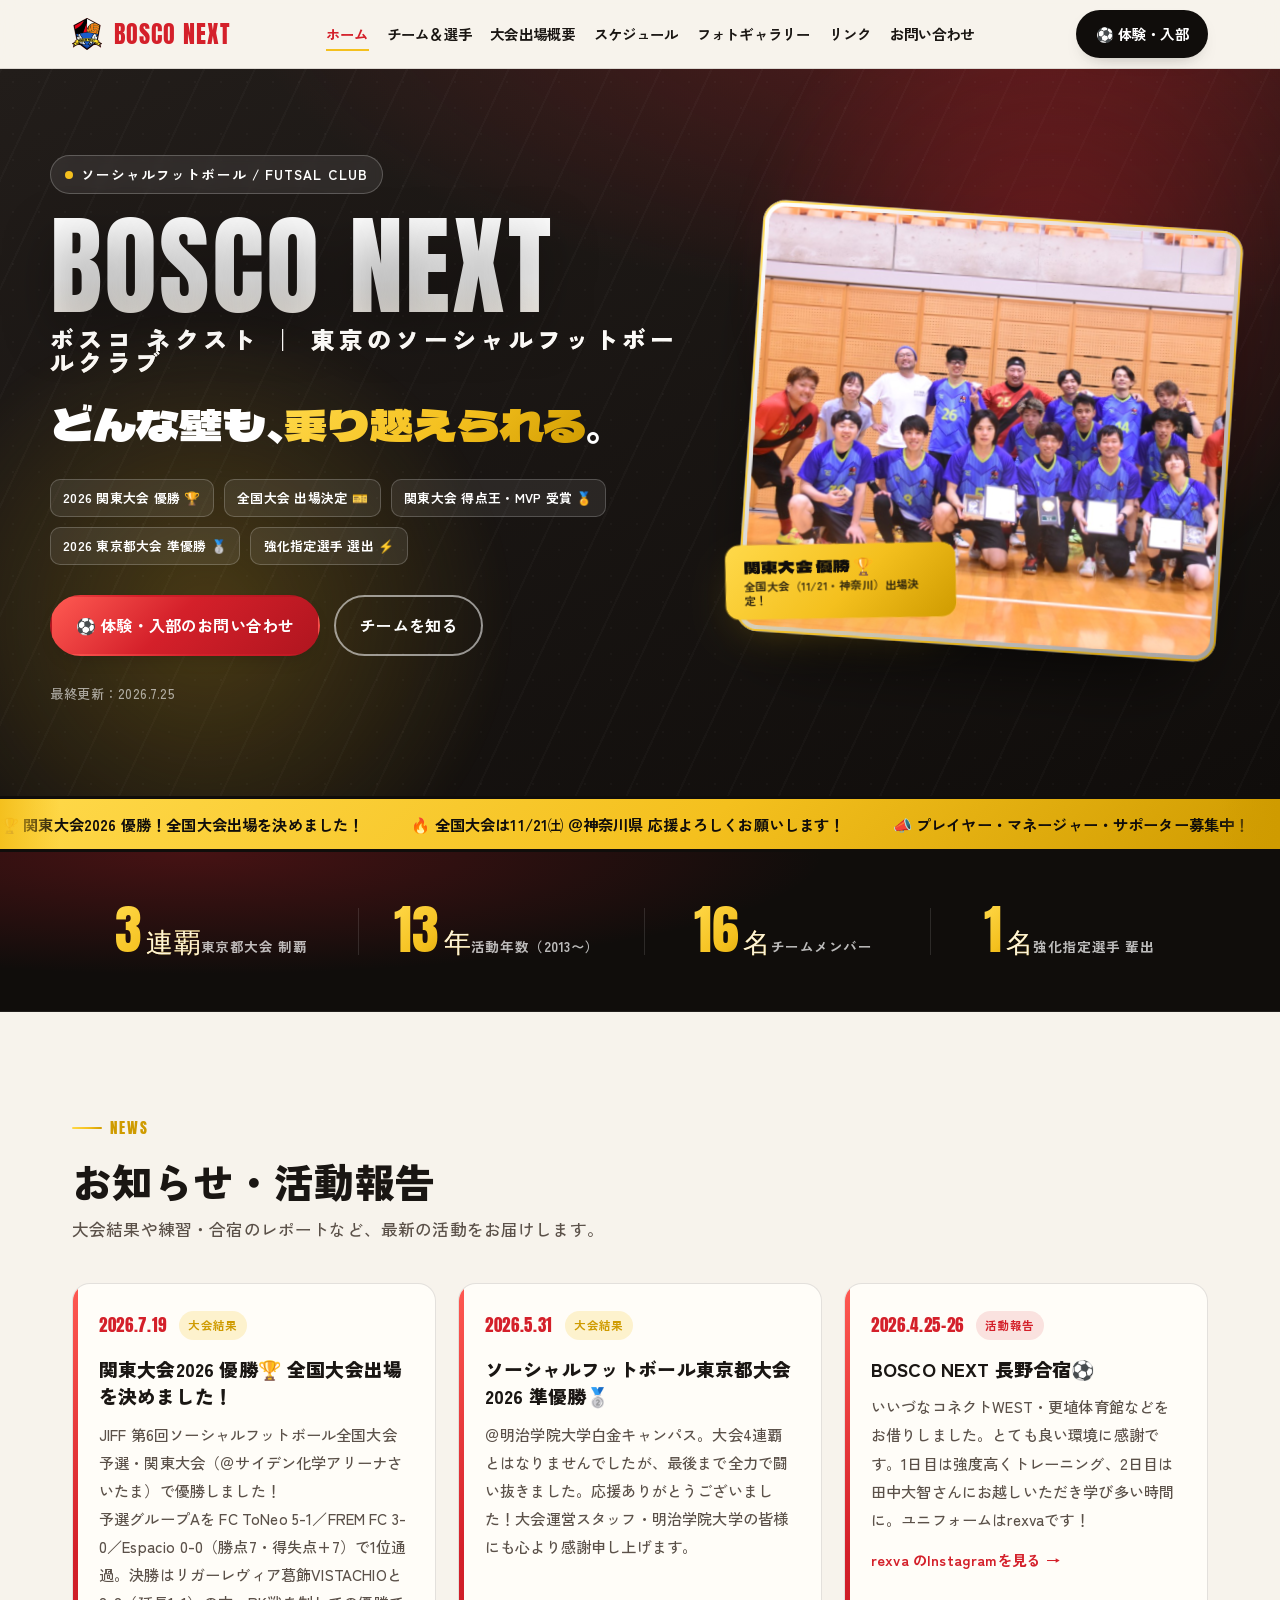
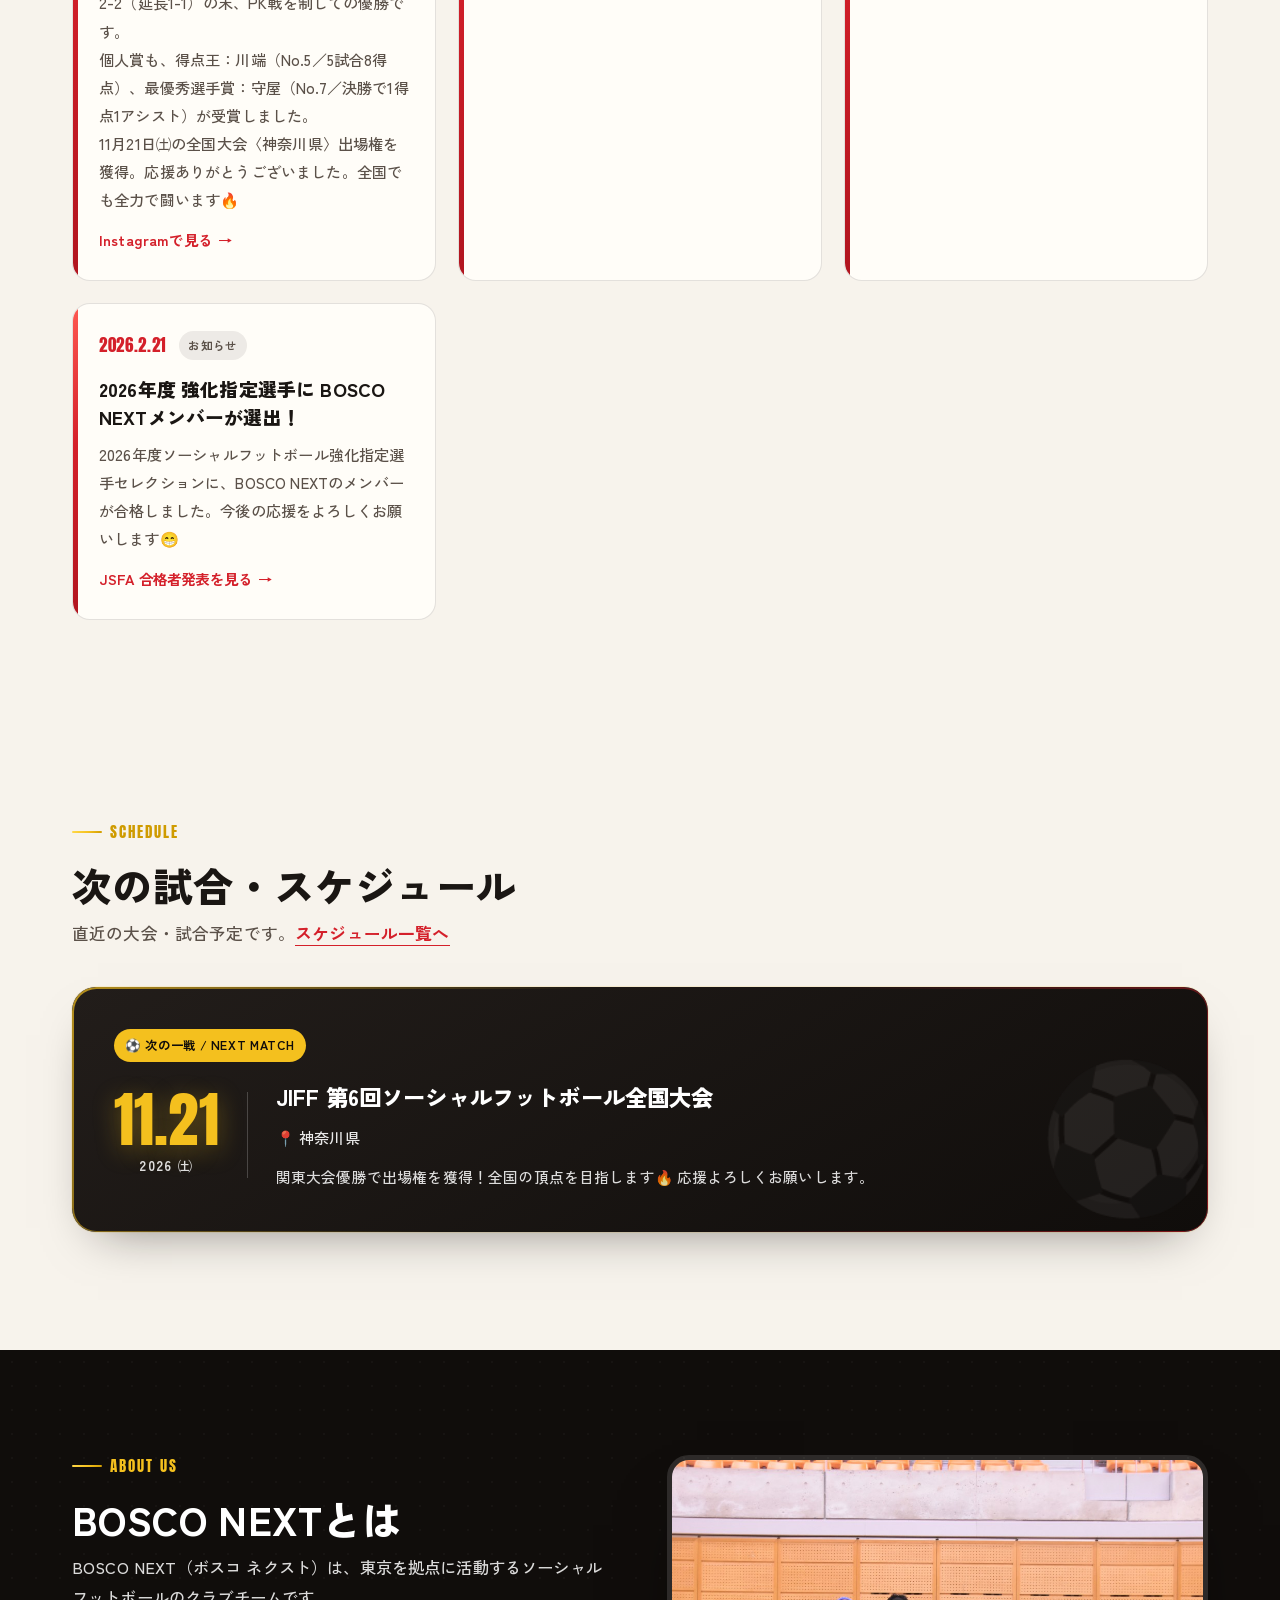
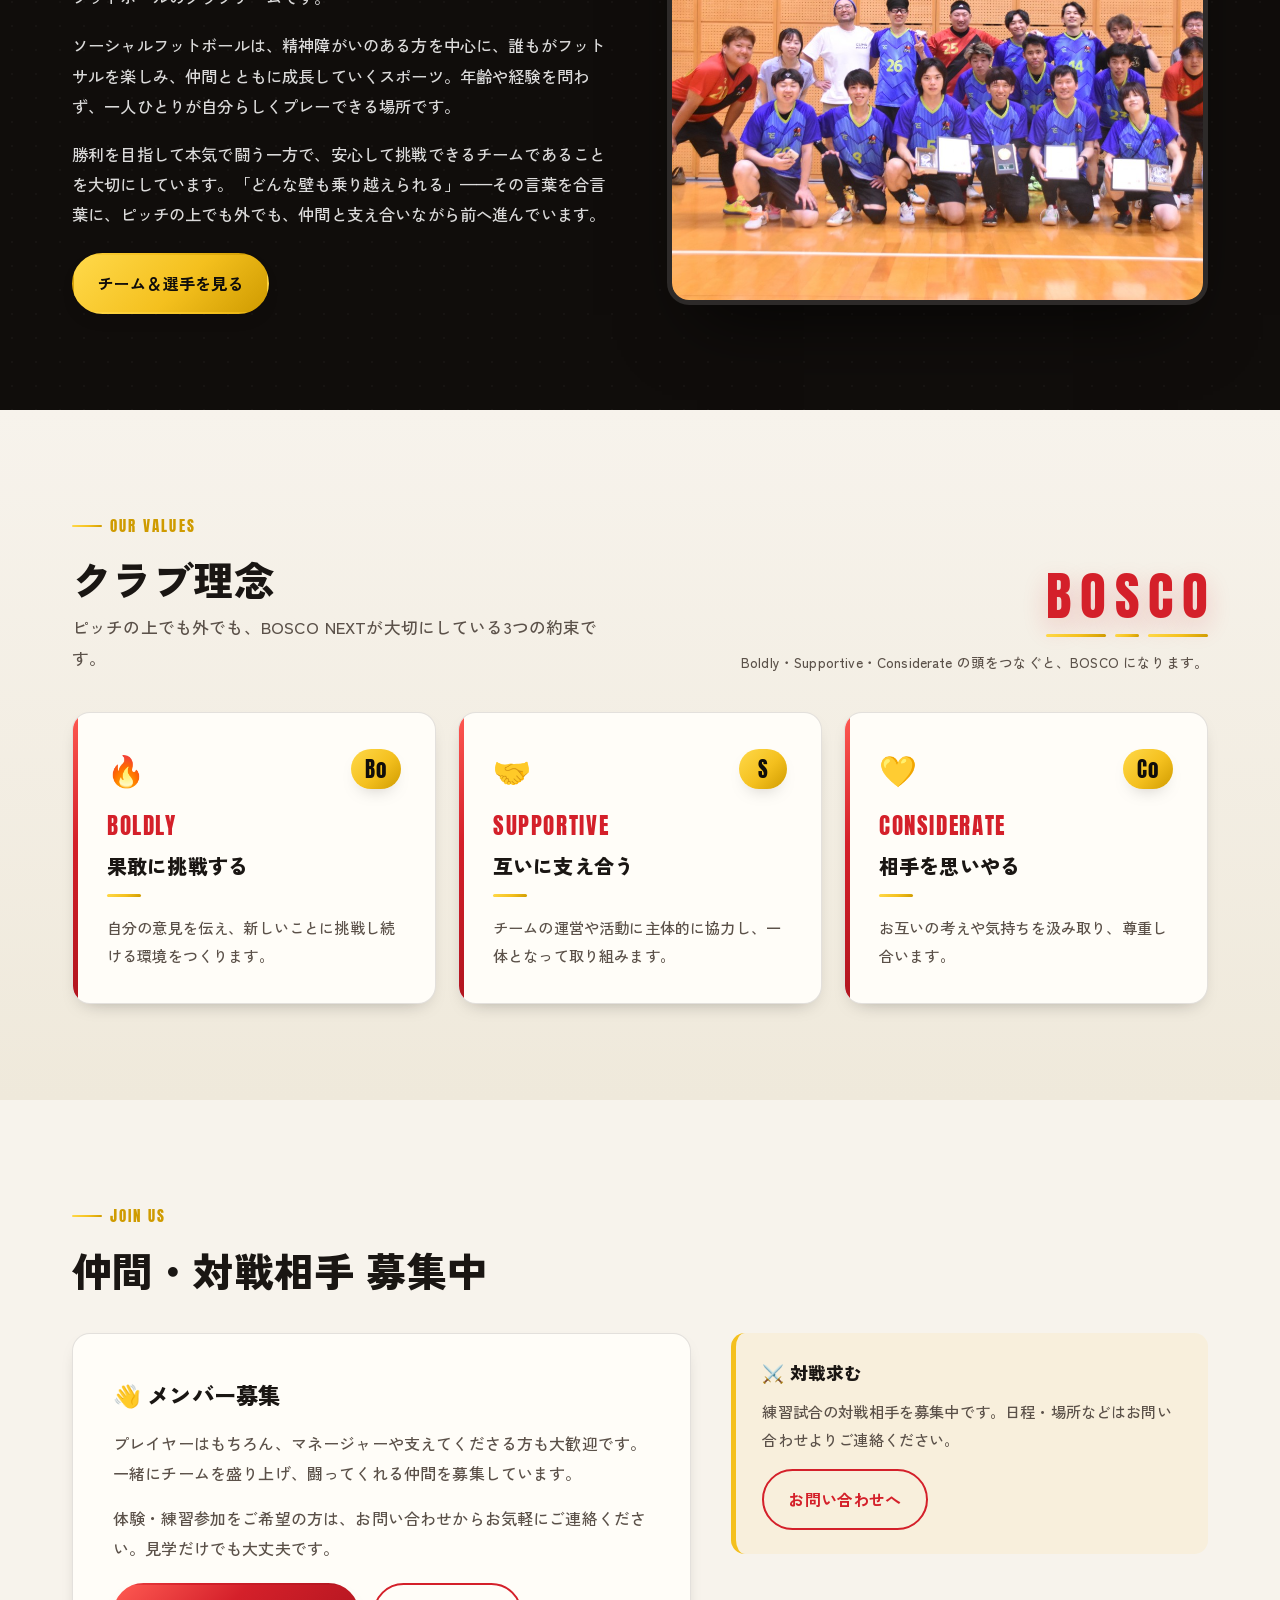
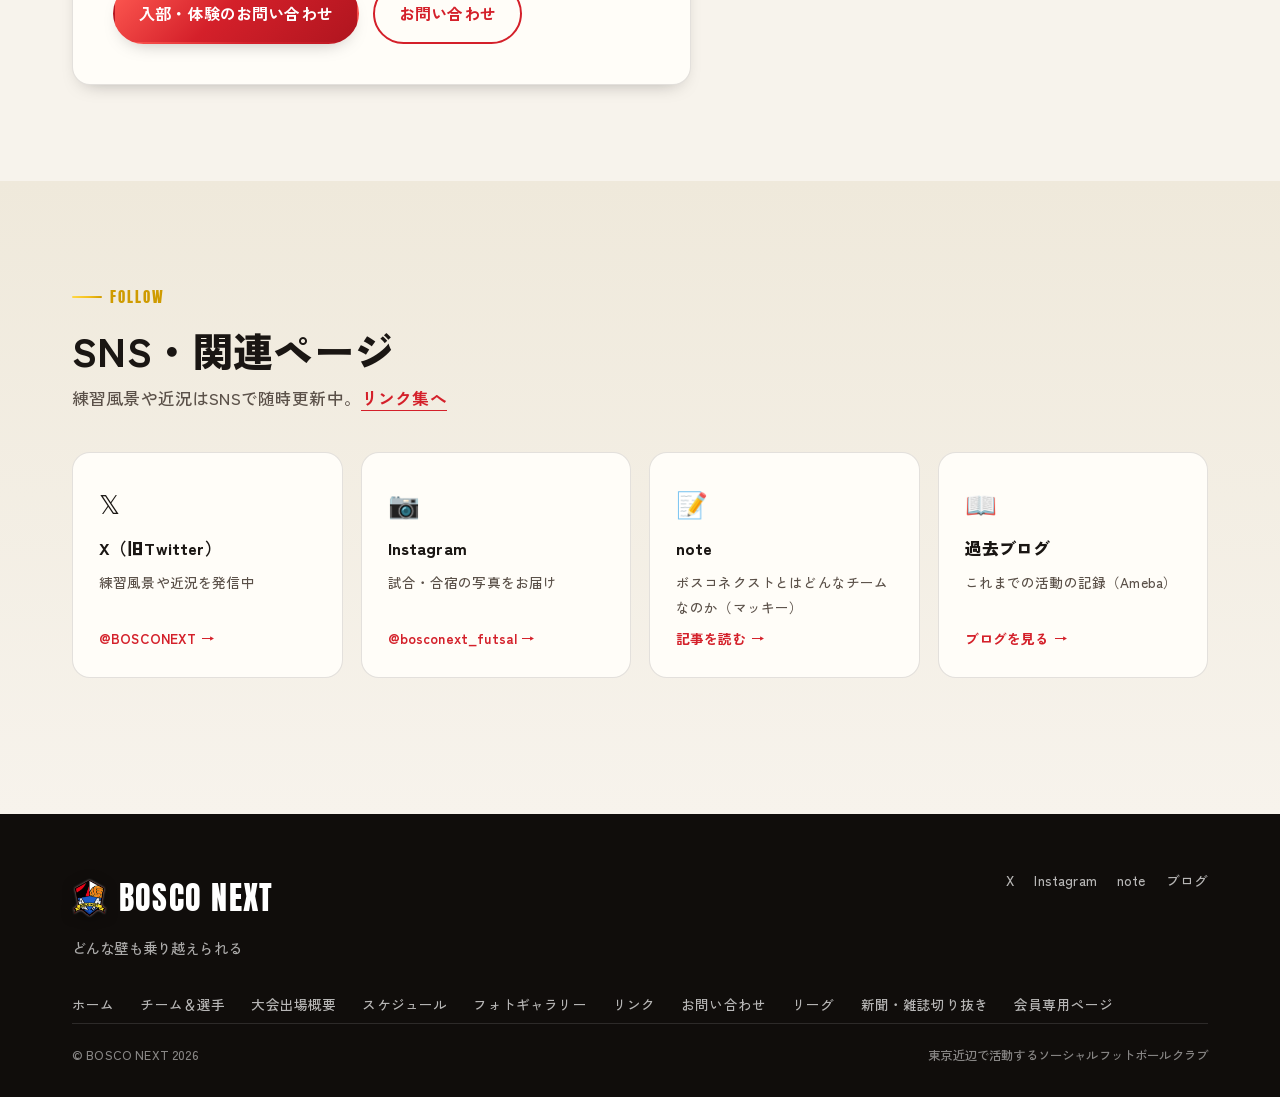
==== commit b80668bb: "選手に ゆうま（背番号9）を追加 - team.json の players に追加。背番号の昇順で並んでいるので 8 と 10 の間に入れた - team.html の予備データ（team.json" ====
--- a/index.html
+++ b/index.html
@@ -5,6 +5,10 @@
 <meta name="viewport" content="width=device-width, initial-scale=1.0">
 <title>BOSCO NEXT｜東京のソーシャルフットボールクラブ</title>
 <meta name="description" content="東京近辺で活動するソーシャルフットボールのクラブチーム、BOSCO NEXT（ボスコ ネクスト）の公式ホームページ。精神障がいのある方を中心に、誰もがフットサルを楽しめるチームです。体験・入部・対戦のお問い合わせはお気軽に。">
+<!-- ファビコン（タブのアイコン）。相対パスなので GitHub Pages(/bosconext/) と Netlify(/) の両方で解決します -->
+<link rel="icon" href="favicon-32.png" sizes="32x32">
+<link rel="icon" href="favicon-192.png" sizes="192x192">
+<link rel="apple-touch-icon" href="apple-touch-icon.png">
 <link rel="preconnect" href="https://fonts.googleapis.com">
 <link rel="preconnect" href="https://fonts.gstatic.com" crossorigin>
 <link href="https://fonts.googleapis.com/css2?family=Anton&family=Dela+Gothic+One&family=Zen+Kaku+Gothic+New:wght@400;500;700;900&display=swap" rel="stylesheet">
@@ -48,7 +52,7 @@
   <div class="stats-inner" id="statsBand">
     <div class="stat"><span class="num" data-count="3"><span class="v">0</span><span class="suf">連覇</span></span><span class="lbl">東京都大会 制覇</span></div>
     <div class="stat"><span class="num" data-count="13" data-since="2013"><span class="v">0</span><span class="suf">年</span></span><span class="lbl">活動年数（2013〜）</span></div>
-    <div class="stat"><span class="num" data-count="15"><span class="v">0</span><span class="suf">名</span></span><span class="lbl">チームメンバー</span></div>
+    <div class="stat"><span class="num" data-count="16"><span class="v">0</span><span class="suf">名</span></span><span class="lbl">チームメンバー</span></div>
     <div class="stat"><span class="num" data-count="1"><span class="v">0</span><span class="suf">名</span></span><span class="lbl">強化指定選手 輩出</span></div>
   </div>
 </section>
--- a/style.css
+++ b/style.css
@@ -113,10 +113,13 @@
   box-shadow:0 0 12px rgba(212,32,42,.6);z-index:2;transition:width .1s linear}
 .nav{display:flex;align-items:center;justify-content:space-between;height:68px}
 .brand{display:flex;align-items:center;gap:.5em;font-family:"Anton",sans-serif;font-size:1.5rem;letter-spacing:.04em;color:var(--brand)}
-.brand .ball{width:26px;height:26px;border-radius:50%;background:
-   radial-gradient(circle at 35% 30%, #fff 0 30%, transparent 31%),
-   var(--brand);
-   box-shadow:inset 0 0 0 3px var(--gold);flex:none}
+/* ヘッダーのマークはクラブエンブレム。
+   画像のURLは style.css からの相対なので、GitHub Pages(/bosconext/) と
+   Netlify(/) の両方で解決します。縦横比は 330:354。 */
+.brand .ball{width:30px;height:32px;flex:none;
+  background:url(images/emblem-mark.png) center/contain no-repeat;
+  transition:transform .25s ease}
+.brand:hover .ball{transform:scale(1.08) rotate(-4deg)}
 .nav-links{display:flex;gap:1.15rem;align-items:center;list-style:none}
 .nav-links a{font-size:.9rem;font-weight:700;color:var(--ink);padding:.3em 0;position:relative}
 .nav-links a::after{content:"";position:absolute;left:0;bottom:-2px;height:2px;width:0;background:var(--gold);transition:width .2s}
@@ -350,7 +353,10 @@
 footer{background:var(--dark-900);color:rgba(255,255,255,.8);padding:54px 0 30px}
 .foot-top{display:flex;justify-content:space-between;flex-wrap:wrap;gap:30px;align-items:flex-start;margin-bottom:30px}
 .foot-brand{font-family:"Anton",sans-serif;font-size:2rem;color:#fff;letter-spacing:.04em;display:flex;align-items:center;gap:.4em}
-.foot-brand .ball{width:24px;height:24px;border-radius:50%;background:radial-gradient(circle at 35% 30%,#fff 0 30%,transparent 31%),var(--brand);box-shadow:inset 0 0 0 3px var(--gold)}
+.foot-brand .ball{width:34px;height:36px;flex:none;
+  background:url(images/emblem-mark.png) center/contain no-repeat;
+  /* 黒い輪郭が暗い背景に沈まないよう、うっすら光を回す */
+  filter:drop-shadow(0 0 1px rgba(255,255,255,.55)) drop-shadow(0 2px 6px rgba(0,0,0,.5))}
 .foot-tag{margin-top:8px;font-size:.9rem;color:rgba(255,255,255,.65);max-width:34ch}
 .foot-links{display:flex;gap:20px;flex-wrap:wrap}
 .foot-links a{font-size:.85rem;color:rgba(255,255,255,.7)}
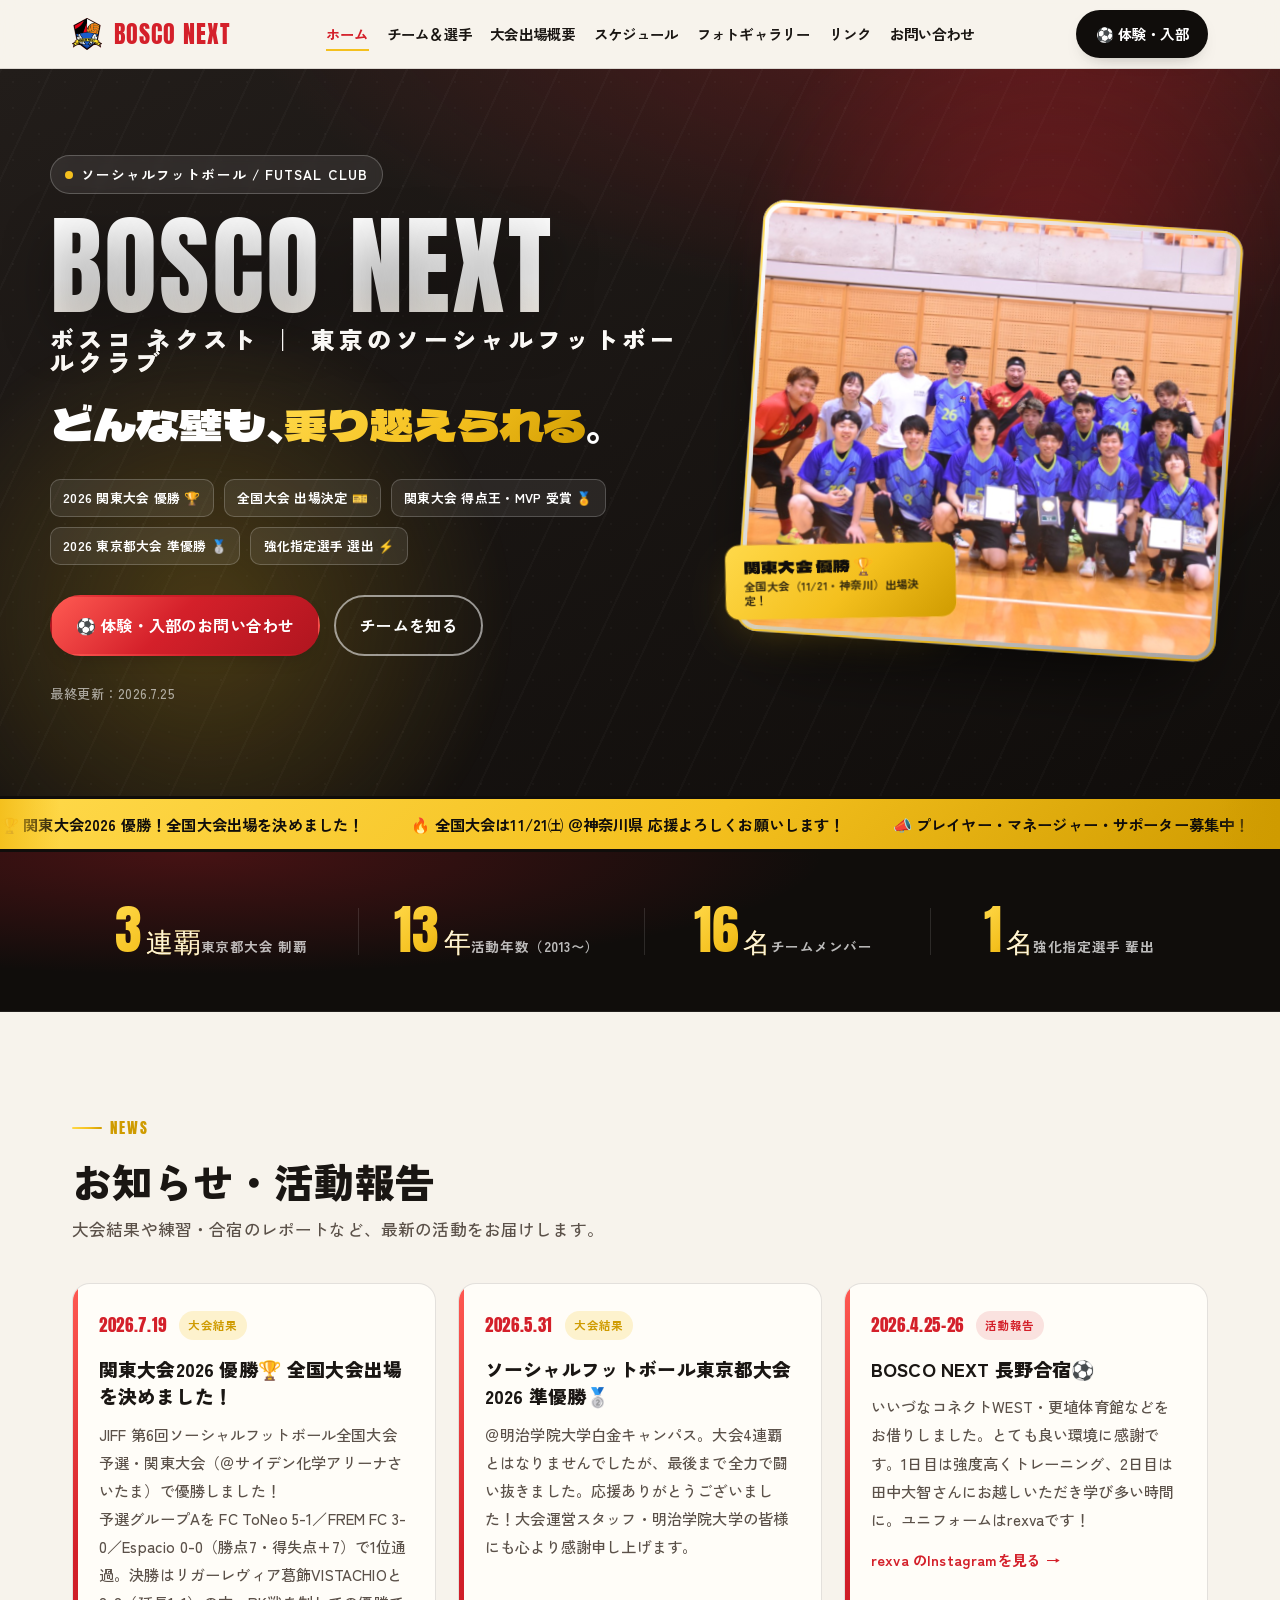
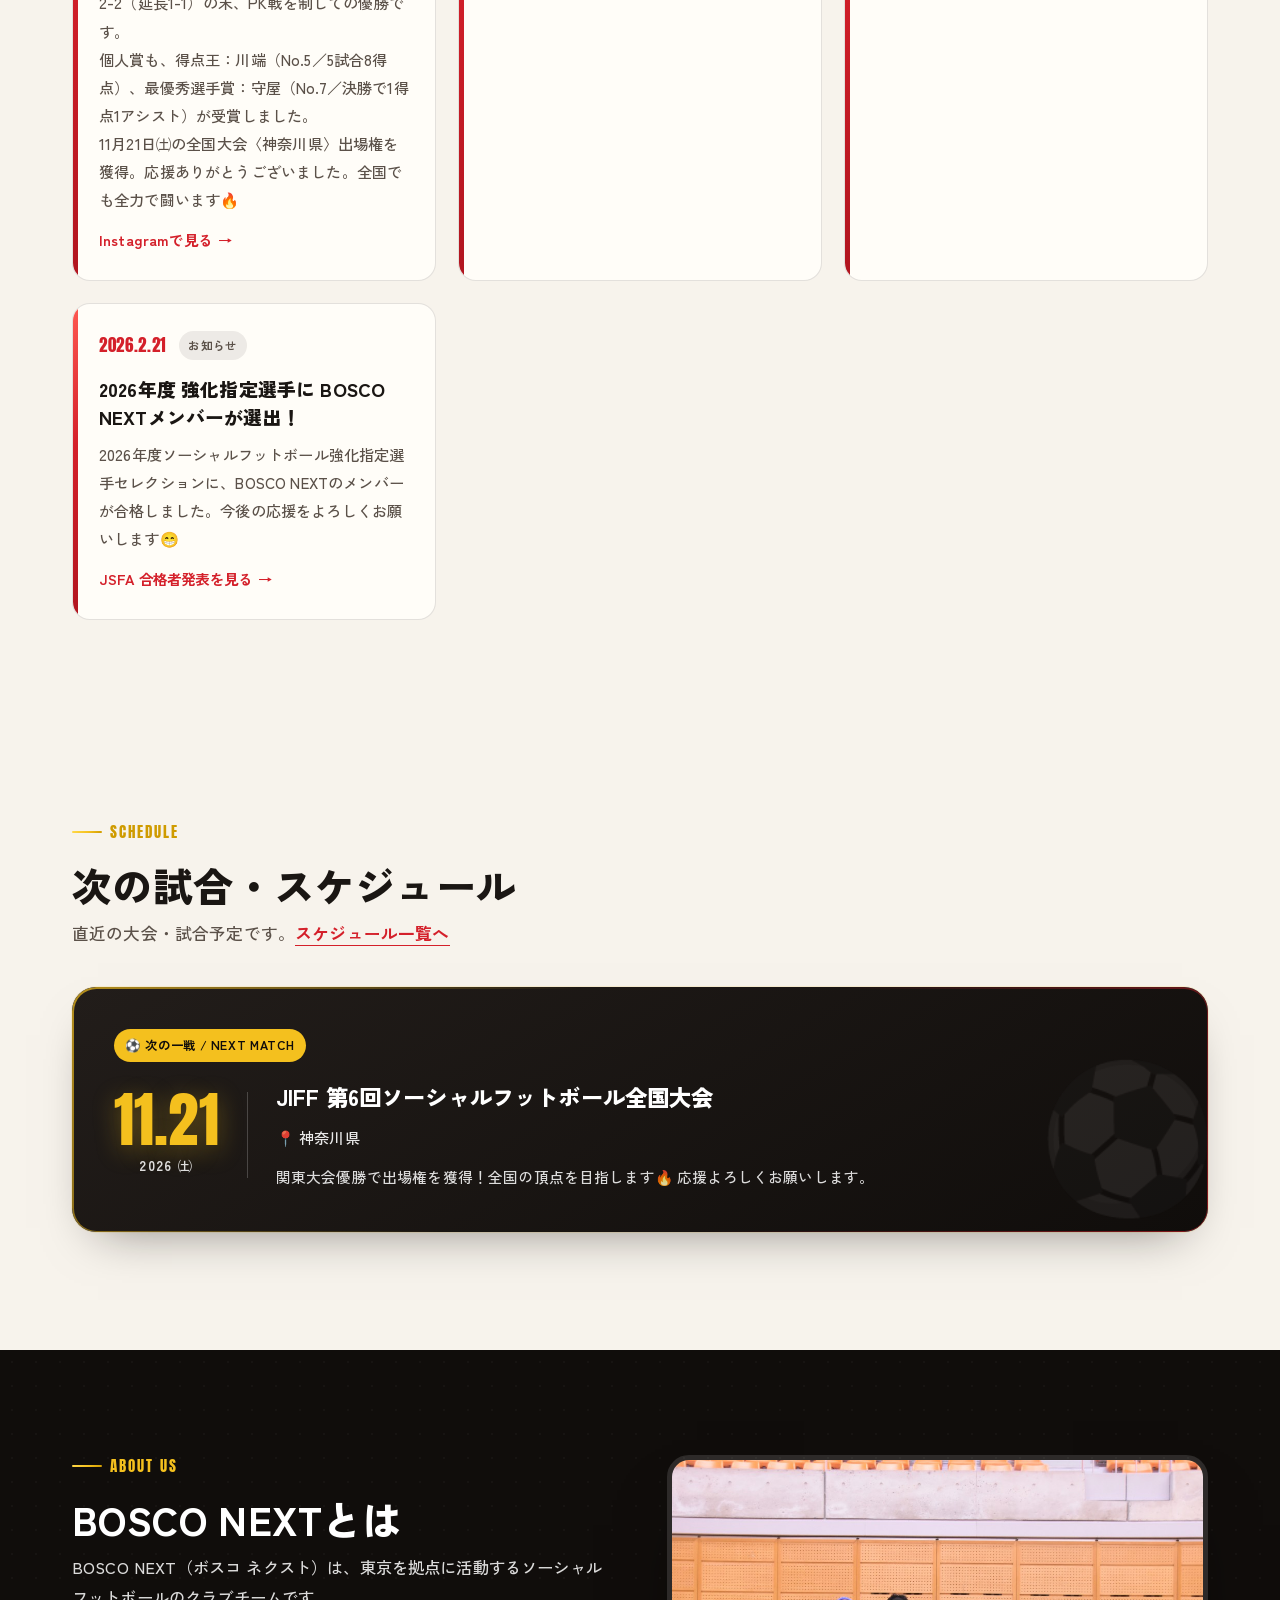
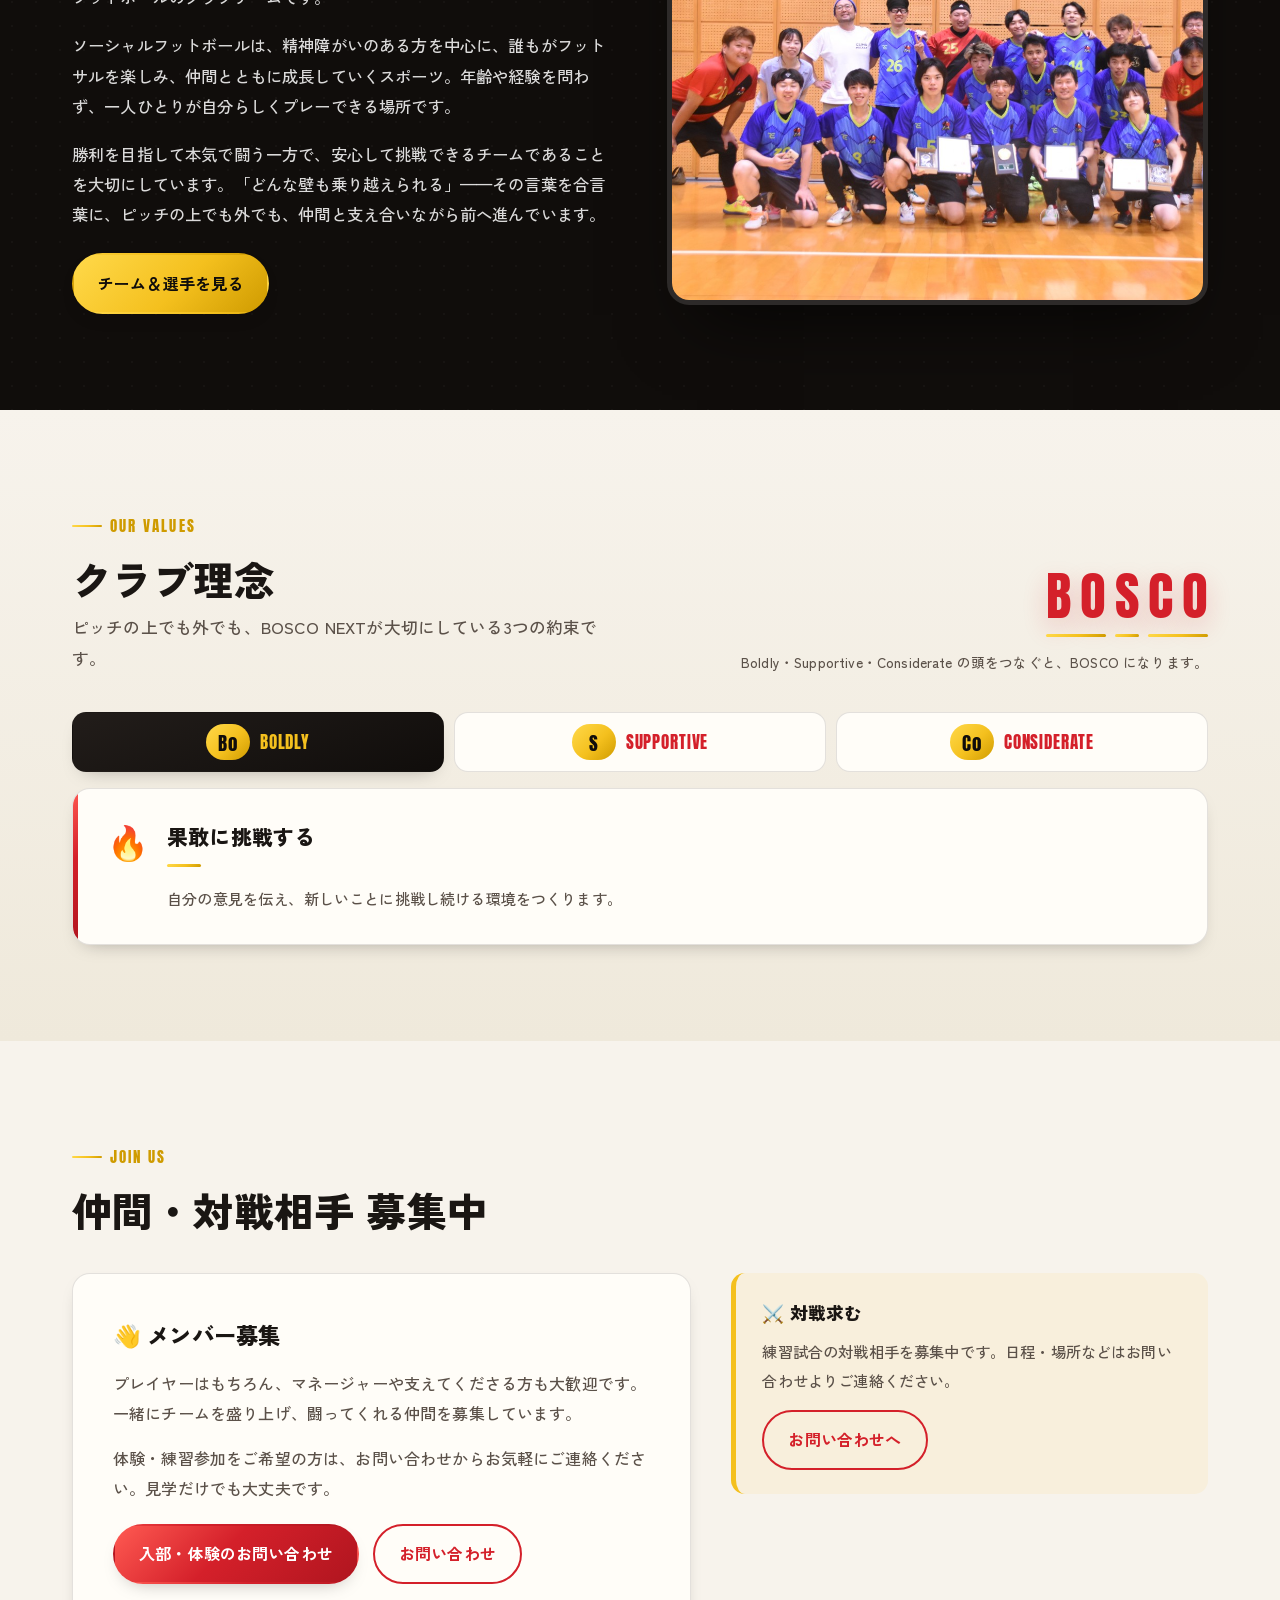
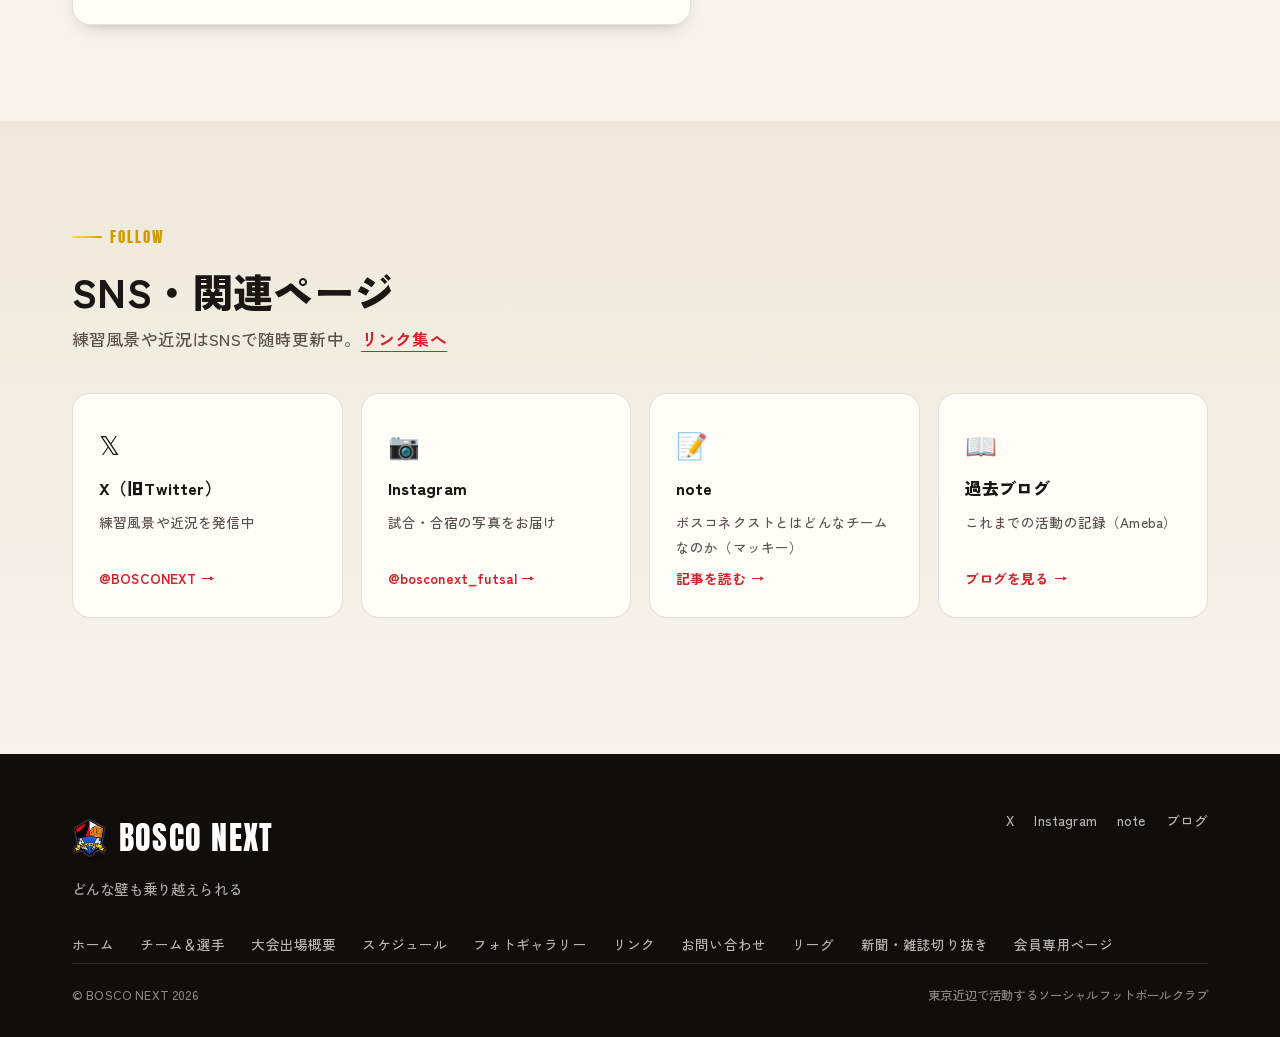
==== commit 3165eef1: "編集画面で選手のプロフィールが消える問題を解消／クラブ理念をタブ化 【1】config.yml に足りない項目を追加 選手とスタッフの実データには meta（誕生日・血液型など）と info（プロフィ" ====
--- a/index.html
+++ b/index.html
@@ -112,7 +112,10 @@
         <p class="bosco-note" id="boscoNote"></p>
       </div>
     </div>
-    <div class="values-grid" id="valuesList"></div>
+    <div class="values-tabwrap reveal">
+      <div class="values-tabs" id="valuesTabs" role="tablist" aria-label="クラブ理念"></div>
+      <div class="values-panels" id="valuesPanels"></div>
+    </div>
   </div>
 </section>
 
@@ -306,21 +309,68 @@
   var hasAll = words.every(function(w){ return w; });
   var parts = hasAll ? splitBosco(words, "BOSCO") : null;
 
-  $("valuesList").innerHTML = list.map(function(v, i){
+  var tabs = [], panels = [];
+  list.forEach(function(v, i){
     /* バッジは BOSCO の担当ぶん（Bo / S / Co）。分けられないときは頭文字1字 */
     var mark = parts ? words[i].substr(0, parts[i].length) : words[i].charAt(0);
-    return '<article class="value-card reveal">'+
-      '<div class="v-top">'+
+    var on = (i === 0);
+    tabs.push(
+      '<button type="button" role="tab" class="v-tab'+(on?' on':'')+'"'+
+        ' id="vtab'+i+'" aria-controls="vpanel'+i+'"'+
+        ' aria-selected="'+(on?'true':'false')+'" tabindex="'+(on?'0':'-1')+'">'+
+        (mark ? '<span class="v-letter" aria-hidden="true">'+esc(mark)+'</span>' : '')+
+        '<span class="v-en">'+esc(v.en||"")+'</span>'+
+      '</button>');
+    panels.push(
+      '<div role="tabpanel" class="value-card" id="vpanel'+i+'" aria-labelledby="vtab'+i+'"'+(on?'':' hidden')+'>'+
         (v.ic ? '<span class="v-ic" aria-hidden="true">'+esc(v.ic)+'</span>' : '')+
-        (mark ? '<span class="v-letter" aria-hidden="true">'+esc(mark)+'</span>' : '')+
-      '</div>'+
-      '<span class="v-en">'+esc(v.en||"")+'</span>'+
-      '<h3 class="v-ja">'+esc(v.ja||"")+'</h3>'+
-      '<p>'+esc(v.body||"").replace(/\n/g,"<br>")+'</p>'+
-    '</article>';
-  }).join("");
+        '<div class="v-text">'+
+          '<h3 class="v-ja">'+esc(v.ja||"")+'</h3>'+
+          '<p>'+esc(v.body||"").replace(/\n/g,"<br>")+'</p>'+
+        '</div>'+
+      '</div>');
+  });
+  $("valuesTabs").innerHTML   = tabs.join("");
+  $("valuesPanels").innerHTML = panels.join("");
+  initValueTabs();
 
   renderBoscoKey(parts, note);
+}
+
+/* タブの切り替え。クリックのほか、左右キーでも動きます（タブUIの作法） */
+function initValueTabs(){
+  var tabs   = [].slice.call(document.querySelectorAll("#valuesTabs .v-tab"));
+  var panels = [].slice.call(document.querySelectorAll("#valuesPanels [role='tabpanel']"));
+  if(!tabs.length) return;
+
+  function select(i, moveFocus){
+    tabs.forEach(function(t, n){
+      var on = (n === i);
+      t.classList.toggle("on", on);
+      t.setAttribute("aria-selected", on ? "true" : "false");
+      t.tabIndex = on ? 0 : -1;
+      panels[n].hidden = !on;
+    });
+    /* 切り替わったパネルをふわっと出す */
+    var cur = panels[i];
+    cur.classList.remove("in");
+    void cur.offsetWidth;          /* アニメをやり直させるための空読み */
+    cur.classList.add("in");
+    if(moveFocus) tabs[i].focus();
+  }
+
+  tabs.forEach(function(t, i){
+    t.addEventListener("click", function(){ select(i); });
+    t.addEventListener("keydown", function(e){
+      var n = null;
+      if(e.key === "ArrowRight" || e.key === "ArrowDown") n = (i + 1) % tabs.length;
+      else if(e.key === "ArrowLeft" || e.key === "ArrowUp") n = (i - 1 + tabs.length) % tabs.length;
+      else if(e.key === "Home") n = 0;
+      else if(e.key === "End")  n = tabs.length - 1;
+      if(n !== null){ e.preventDefault(); select(n, true); }
+    });
+  });
+  select(0);
 }
 
 /* チーム名「BOSCO」を、理念3つの担当ぶんに区切って見せる。
--- a/style.css
+++ b/style.css
@@ -265,8 +265,9 @@
 .about-photo .frame{border-radius:22px;overflow:hidden;border:5px solid rgba(255,255,255,.12);box-shadow:0 40px 70px -30px rgba(0,0,0,.7)}
 .about-photo img{width:100%;height:440px;object-fit:cover}
 
-/* ---------- クラブ理念 ---------- */
+/* ---------- クラブ理念（タブで切り替え） ---------- */
 #values{background:linear-gradient(180deg,var(--paper),#efe9db)}
+
 /* 見出しの右に「BOSCO」のワードマークを置く */
 .values-head{display:grid;grid-template-columns:1fr auto;gap:24px 46px;align-items:end}
 .bosco-key{text-align:right;max-width:min(34em,46vw);justify-self:end}
@@ -282,44 +283,54 @@
   height:3px;border-radius:2px;background:var(--grad-gold)}
 .bosco-note{margin-top:14px;font-size:.85rem;line-height:1.75;color:var(--ink-soft)}
 
-.values-grid{display:grid;grid-template-columns:repeat(3,1fr);gap:22px}
+/* ---- タブ ---- */
+.values-tabs{display:grid;grid-template-columns:repeat(3,1fr);gap:10px;margin-bottom:16px}
+.v-tab{
+  display:flex;align-items:center;justify-content:center;gap:10px;min-width:0;
+  padding:11px 14px;border:1px solid var(--line);border-radius:14px;
+  background:var(--paper-2);font:inherit;cursor:pointer;
+  transition:background .22s ease,border-color .22s ease,transform .22s ease,box-shadow .22s ease;
+}
+.v-tab:hover{transform:translateY(-2px);border-color:rgba(212,32,42,.32)}
+.v-tab:focus-visible{outline:3px solid var(--gold);outline-offset:2px}
+.v-tab .v-en{
+  font-family:"Anton",sans-serif;text-transform:uppercase;letter-spacing:.05em;
+  font-size:clamp(.8rem,2.1vw,1.05rem);color:var(--brand);
+  min-width:0;overflow:hidden;text-overflow:ellipsis;white-space:nowrap;
+  transition:color .22s ease;
+}
+/* 選択中のタブ（戦績バンドと同じ、黒地にゴールド） */
+.v-tab.on{background:var(--grad-dark);border-color:transparent;box-shadow:var(--shadow-sm)}
+.v-tab.on:hover{transform:none}
+.v-tab.on .v-en{color:var(--gold)}
+/* BOSCOの担当ぶんを示すバッジ（Bo / S / Co） */
+.v-tab .v-letter{
+  flex:none;min-width:44px;height:36px;padding:.08em 12px 0;border-radius:999px;
+  display:inline-flex;align-items:center;justify-content:center;
+  font-family:"Anton",sans-serif;font-size:1.2rem;line-height:1;letter-spacing:.04em;
+  background:var(--grad-gold);color:var(--dark-900);
+}
+
+/* ---- 中身のパネル ---- */
 .value-card{
-  position:relative;overflow:hidden;
+  position:relative;overflow:hidden;display:flex;gap:18px;align-items:flex-start;
   background:var(--paper-2);border:1px solid var(--line);border-radius:var(--radius);
-  padding:clamp(26px,3.4vw,34px);box-shadow:var(--shadow-sm);
-  transition:transform .25s ease, box-shadow .25s ease, border-color .25s ease;
-}
-/* 左の赤いアクセント（お知らせカードと同じ考え方） */
-.value-card::before{content:"";position:absolute;left:0;top:0;bottom:0;width:5px;
-  background:var(--grad-red);transition:width .25s ease}
-.value-card:hover{transform:translateY(-6px);box-shadow:var(--shadow);border-color:rgba(212,32,42,.3)}
-.value-card:hover::before{width:8px}
-/* 絵文字（左）と、BOSCOの頭文字バッジ（右）を1行に */
-.value-card .v-top{display:flex;align-items:center;gap:12px;margin-bottom:14px;min-height:44px}
-.value-card .v-ic{font-size:1.9rem;line-height:1}
-.value-card .v-letter{
-  margin-left:auto;flex:none;
-  min-width:48px;height:40px;padding:.08em 14px 0;border-radius:999px;
-  display:inline-flex;align-items:center;justify-content:center;
-  font-family:"Anton",sans-serif;font-size:1.3rem;line-height:1;letter-spacing:.04em;
-  background:var(--grad-gold);color:var(--dark-900);box-shadow:var(--shadow-sm);
-  transition:transform .25s ease, box-shadow .25s ease;
-}
-.value-card:hover .v-letter{transform:scale(1.08) rotate(-5deg);box-shadow:var(--glow-gold)}
-.value-card .v-en{
-  display:block;font-family:"Anton",sans-serif;color:var(--brand);
-  font-size:clamp(1.2rem,3.2vw,1.45rem);letter-spacing:.07em;text-transform:uppercase;
-}
+  padding:clamp(24px,3.2vw,32px) clamp(24px,3.2vw,34px);box-shadow:var(--shadow-sm);
+}
+.value-card[hidden]{display:none}
+.value-card::before{content:"";position:absolute;left:0;top:0;bottom:0;width:5px;background:var(--grad-red)}
+/* タブを切り替えたときにふわっと出す */
+.value-card.in{animation:valueIn .4s cubic-bezier(.2,.7,.2,1)}
+@keyframes valueIn{from{opacity:0;transform:translateY(8px)}to{opacity:1;transform:none}}
+.value-card .v-ic{flex:none;font-size:2.1rem;line-height:1.2}
+.value-card .v-text{min-width:0}
 .value-card .v-ja{
-  position:relative;font-size:clamp(1.05rem,3vw,1.25rem);font-weight:900;line-height:1.5;
-  margin:.15em 0 .8em;padding-bottom:.8em;
+  position:relative;font-size:clamp(1.05rem,3vw,1.3rem);font-weight:900;line-height:1.5;
+  margin:0 0 .8em;padding-bottom:.7em;
 }
 .value-card .v-ja::after{content:"";position:absolute;left:0;bottom:0;width:34px;height:3px;
   background:var(--grad-gold);border-radius:2px}
-.value-card p{color:var(--ink-soft);font-size:.95rem}
-/* カードを少しずつ遅らせて出す */
-.values-grid .reveal:nth-child(2){transition-delay:.09s}
-.values-grid .reveal:nth-child(3){transition-delay:.18s}
+.value-card p{color:var(--ink-soft);font-size:.95rem;margin:0}
 
 /* ---------- 仲間募集 ---------- */
 #join{background:var(--paper)}
@@ -384,8 +395,7 @@
   .about-photo{order:-1}
   .about-photo img{height:300px}
   .join-grid{grid-template-columns:1fr}
-  .values-grid{grid-template-columns:1fr 1fr}
-  .values-head{grid-template-columns:1fr;gap:22px}
+  .values-head{grid-template-columns:1fr;gap:18px}
   .bosco-key{text-align:left;justify-self:start;max-width:100%}
   .bosco-mark{margin-right:0}
 }
@@ -395,7 +405,14 @@
   .nm-grid{grid-template-columns:1fr}
   .nm-date{border-right:0;border-bottom:1px solid rgba(255,255,255,.2);padding-right:0;padding-bottom:18px;display:flex;align-items:baseline;gap:14px;justify-content:center}
   .sched-row{grid-template-columns:1fr;gap:6px}
-  .values-grid{grid-template-columns:1fr}
+  /* 狭い画面ではタブを縦積み（バッジの下に英語）にして、文字が切れないようにする */
+  .values-tabs{gap:8px}
+  .v-tab{flex-direction:column;gap:7px;padding:12px 8px}
+  .v-tab .v-letter{min-width:40px;height:32px;font-size:1.05rem;padding:.08em 10px 0}
+  .v-tab .v-en{font-size:.72rem;letter-spacing:.03em}
+  /* 絵文字は横並びのまま（縦積みにすると1行ぶん高くなるため） */
+  .value-card{gap:13px}
+  .value-card .v-ic{font-size:1.8rem}
 }
 @media(prefers-reduced-motion:reduce){
   *{animation:none!important;scroll-behavior:auto!important;transition:none!important}
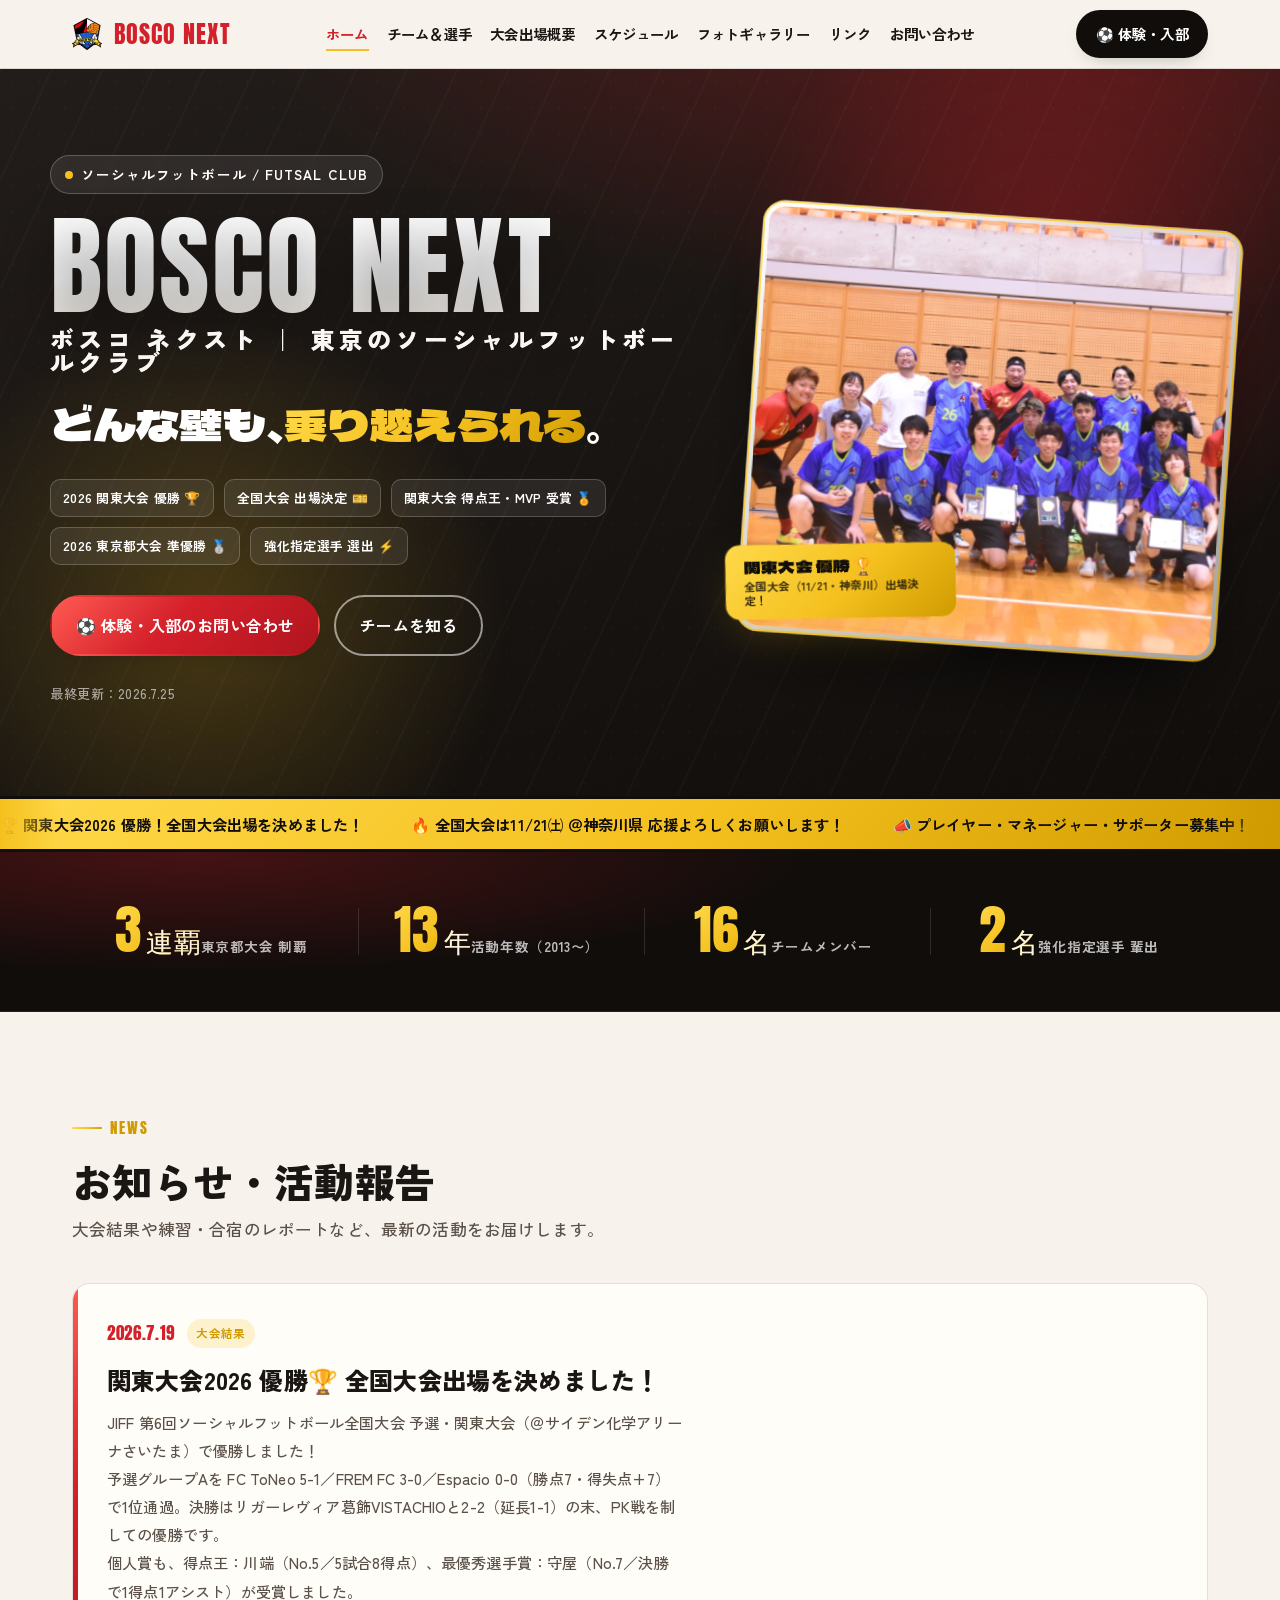
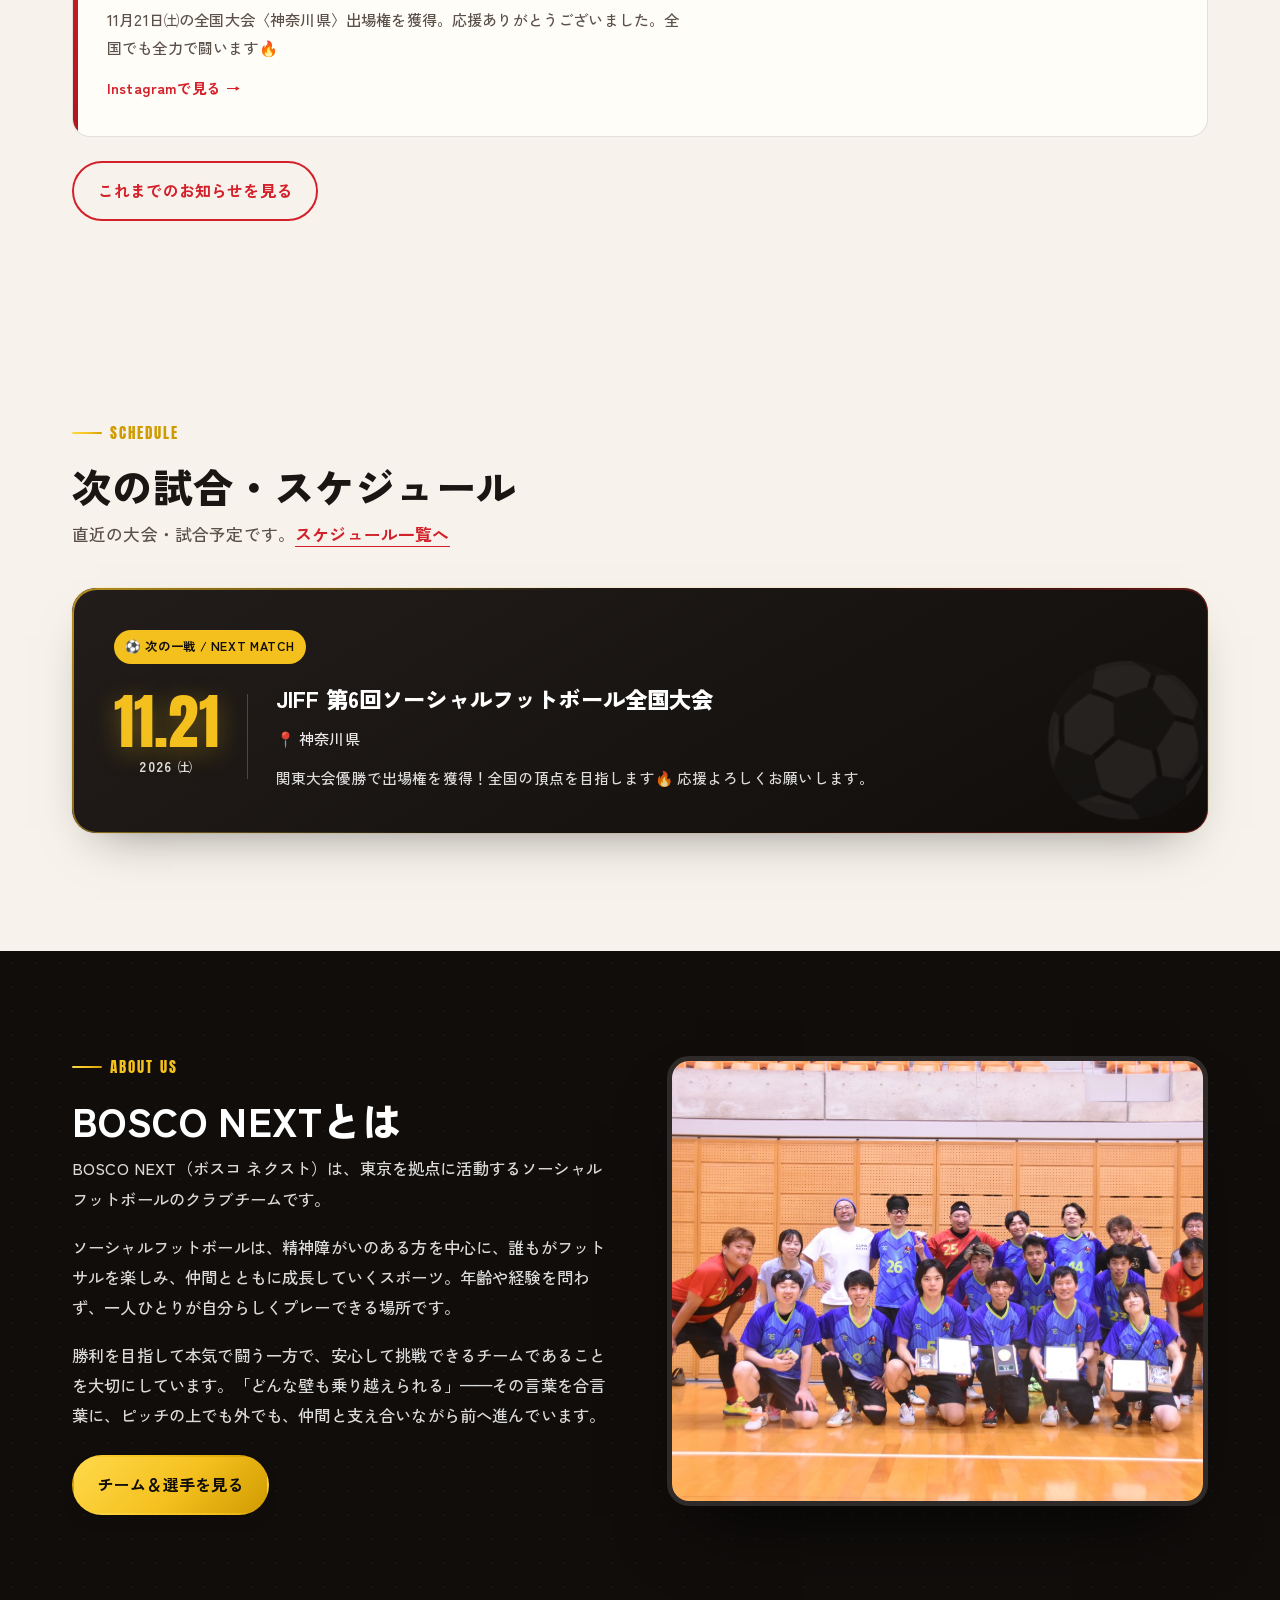
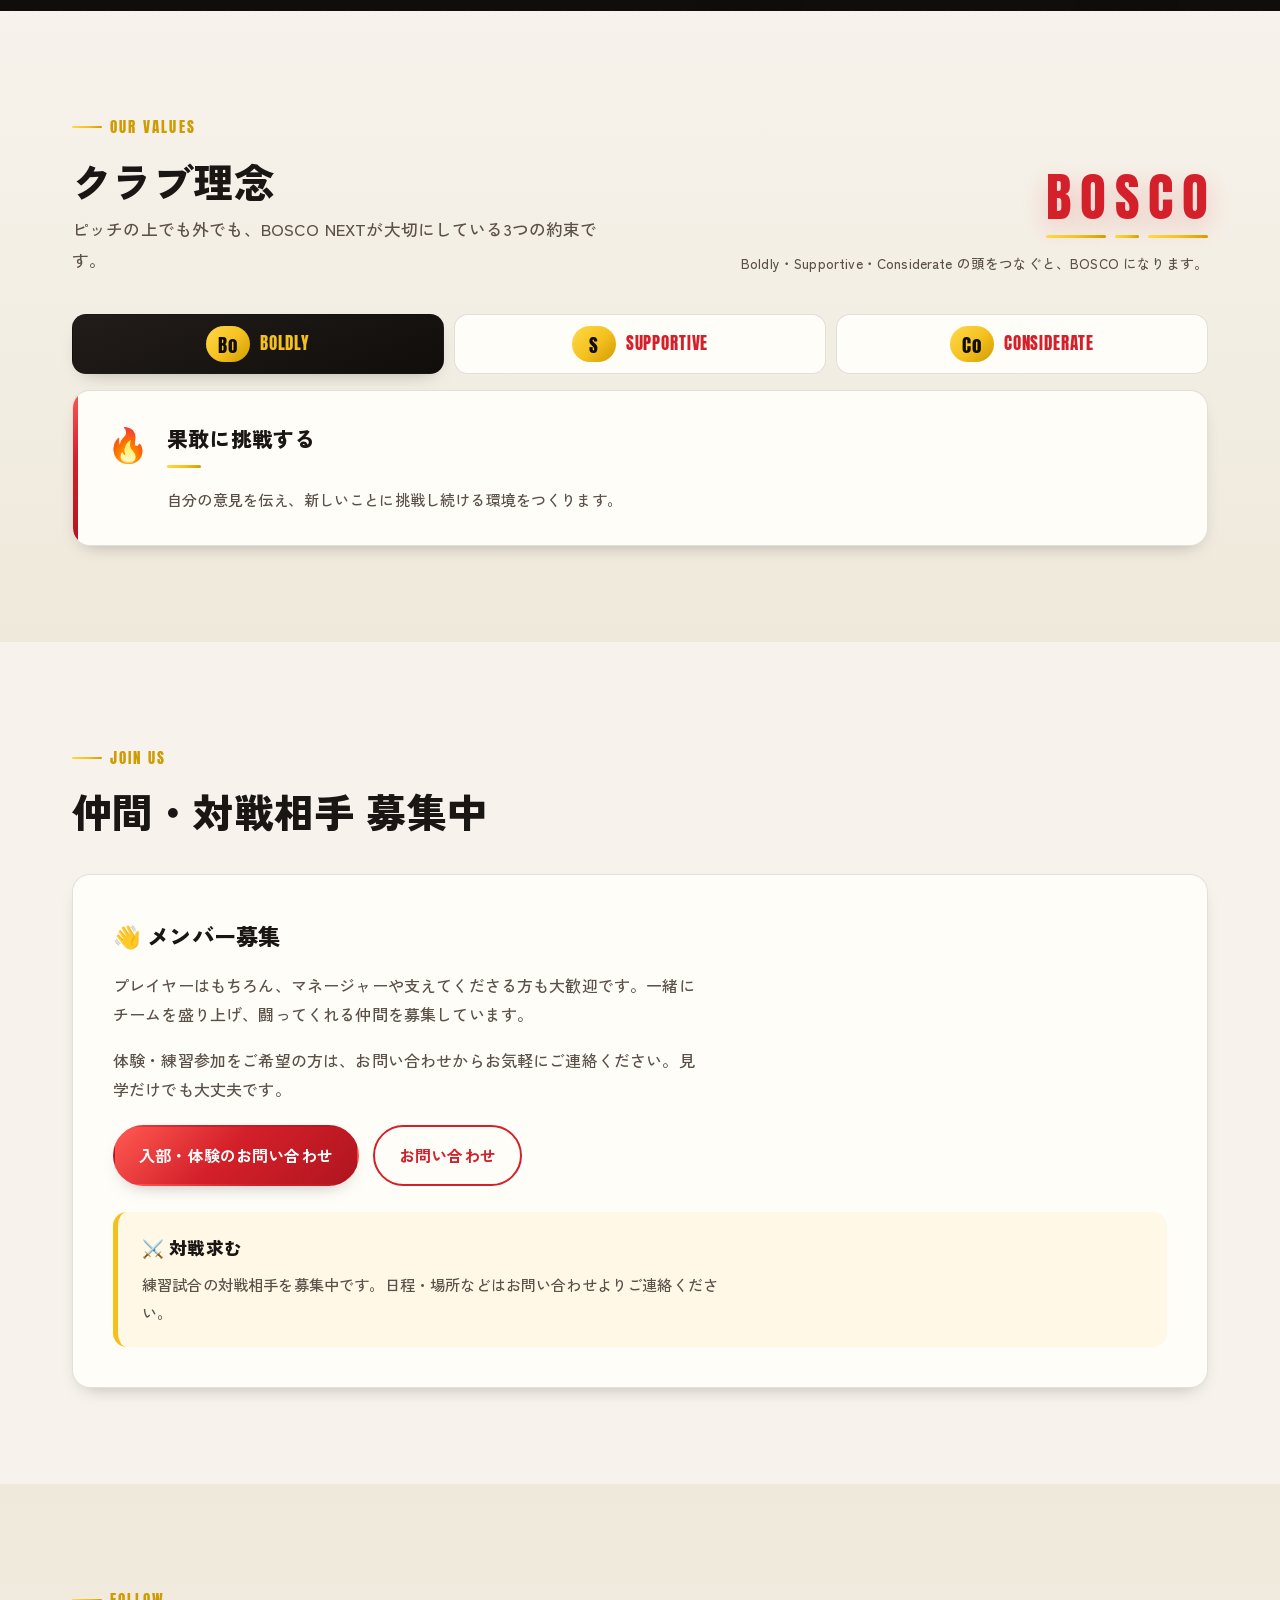
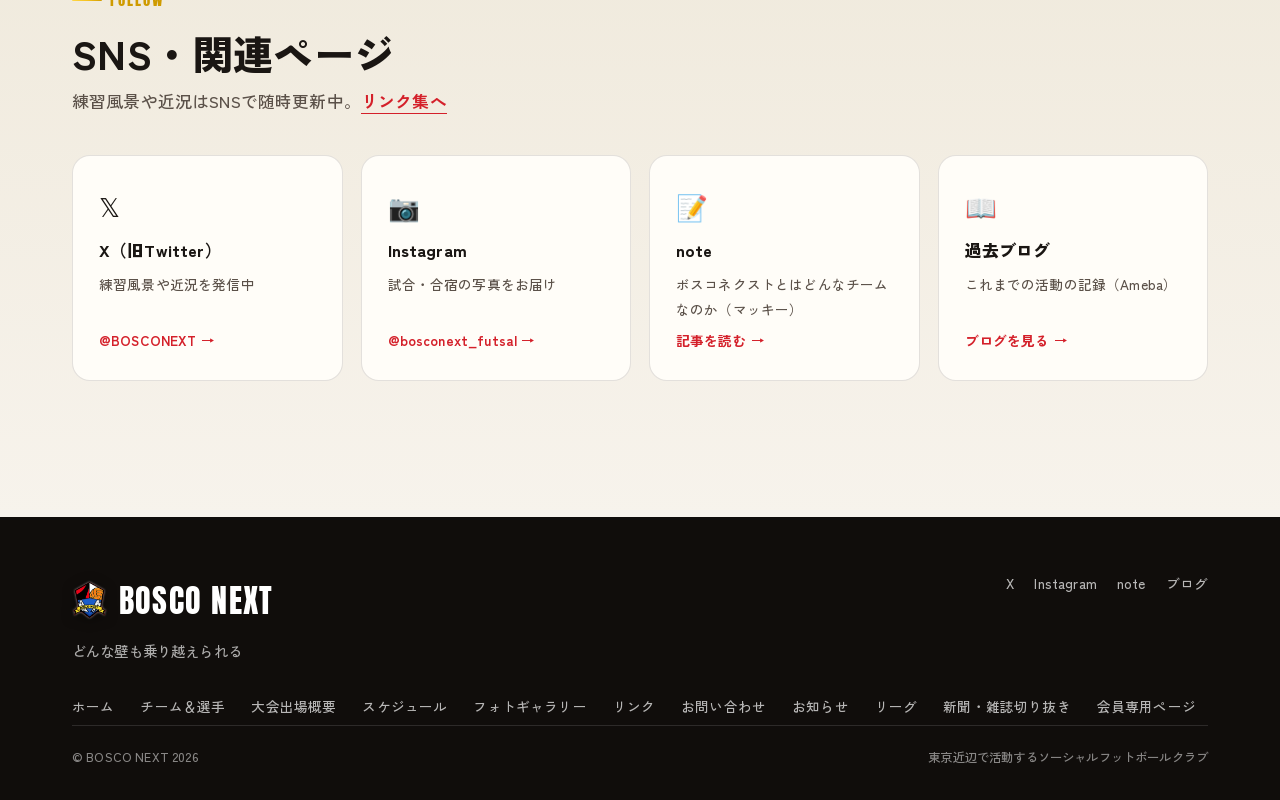
==== commit 5e7c5b0f: "お知らせを一覧ページに分離／SNS・仲間募集を圧縮／強化指定選手を2名に 【1】お知らせ トップは最新の1件だけにして、残りは news.html（新規）へ移した。  - news.html … お知" ====
--- a/index.html
+++ b/index.html
@@ -53,7 +53,7 @@
     <div class="stat"><span class="num" data-count="3"><span class="v">0</span><span class="suf">連覇</span></span><span class="lbl">東京都大会 制覇</span></div>
     <div class="stat"><span class="num" data-count="13" data-since="2013"><span class="v">0</span><span class="suf">年</span></span><span class="lbl">活動年数（2013〜）</span></div>
     <div class="stat"><span class="num" data-count="16"><span class="v">0</span><span class="suf">名</span></span><span class="lbl">チームメンバー</span></div>
-    <div class="stat"><span class="num" data-count="1"><span class="v">0</span><span class="suf">名</span></span><span class="lbl">強化指定選手 輩出</span></div>
+    <div class="stat"><span class="num" data-count="2"><span class="v">0</span><span class="suf">名</span></span><span class="lbl">強化指定選手 輩出</span></div>
   </div>
 </section>
 
@@ -65,7 +65,8 @@
       <h2 class="sec-title">お知らせ・活動報告</h2>
       <p class="sec-lead">大会結果や練習・合宿のレポートなど、最新の活動をお届けします。</p>
     </div>
-    <div class="news-grid" id="newsList"></div>
+    <div class="news-grid news-latest" id="newsList"></div>
+    <div class="reveal" style="margin-top:24px"><a class="btn btn-outline" href="news.html">これまでのお知らせを見る</a></div>
   </div>
 </section>
 
@@ -126,19 +127,17 @@
       <span class="kicker">Join Us</span>
       <h2 class="sec-title">仲間・対戦相手 募集中</h2>
     </div>
-    <div class="join-grid">
-      <div class="join-card reveal">
-        <h3>👋 メンバー募集</h3>
-        <div id="recruitBody"></div>
-        <div class="join-btns">
-          <a class="btn btn-primary" data-link="join">入部・体験のお問い合わせ</a>
-          <a class="btn btn-outline" data-link="contact">お問い合わせ</a>
-        </div>
+    <div class="join-card reveal">
+      <h3>👋 メンバー募集</h3>
+      <div id="recruitBody"></div>
+      <div class="join-btns">
+        <a class="btn btn-primary" data-link="join">入部・体験のお問い合わせ</a>
+        <a class="btn btn-outline" data-link="contact">お問い合わせ</a>
       </div>
-      <div class="taisen reveal">
+      <!-- 対戦募集は同じカードの中にまとめている（上のボタンから同じ問い合わせ先へ行けます） -->
+      <div class="taisen">
         <h4>⚔️ 対戦求む</h4>
         <p id="taisenBody"></p>
-        <a class="btn btn-outline" data-link="contact">お問い合わせへ</a>
       </div>
     </div>
   </div>
@@ -402,13 +401,17 @@
   .then(function(r){ if(!r.ok) throw 0; return r.json(); })
   .then(function(data){
     var items = (data && data.items && data.items.length) ? data.items : PAGE.news;
-    $("newsList").innerHTML = items.map(renderNewsCard).join("");
-    observeReveals();
+    showLatestNews(items);
   })
   .catch(function(){
-    $("newsList").innerHTML = PAGE.news.map(renderNewsCard).join("");
-    observeReveals();
+    showLatestNews(PAGE.news);
   });
+
+/* トップに出すのは最新の1件だけ。残りは news.html（お知らせ一覧）で見せます */
+function showLatestNews(items){
+  $("newsList").innerHTML = (items || []).slice(0, 1).map(renderNewsCard).join("");
+  observeReveals();
+}
 
 function renderHomeSchedule(s){
   s = s || [];
--- a/style.css
+++ b/style.css
@@ -217,6 +217,11 @@
 /* ---------- お知らせ ---------- */
 #news{background:var(--paper)}
 .news-grid{display:grid;grid-template-columns:repeat(auto-fill,minmax(300px,1fr));gap:22px}
+/* トップページの「最新の1件」は横いっぱいで見せる */
+.news-latest{grid-template-columns:1fr}
+.news-latest .news-card{padding:clamp(26px,3.4vw,34px)}
+.news-latest .news-card h3{font-size:clamp(1.18rem,3vw,1.5rem)}
+.news-latest .news-card p{max-width:72ch}
 .news-card{background:var(--paper-2);border:1px solid var(--line);border-radius:var(--radius);padding:26px;
   position:relative;overflow:hidden;transition:transform .2s ease, box-shadow .2s ease;display:flex;flex-direction:column}
 .news-card::before{content:"";position:absolute;left:0;top:0;bottom:0;width:5px;background:var(--brand)}
@@ -334,14 +339,27 @@
 
 /* ---------- 仲間募集 ---------- */
 #join{background:var(--paper)}
-.join-grid{display:grid;grid-template-columns:1.3fr 1fr;gap:40px;align-items:start}
 .join-card{background:var(--paper-2);border:1px solid var(--line);border-radius:var(--radius);padding:clamp(28px,4vw,40px);box-shadow:var(--shadow-sm)}
 .join-card h3{font-size:1.4rem;font-weight:900;margin-bottom:14px;display:flex;align-items:center;gap:.4em}
-.join-card p{color:var(--ink-soft);margin-bottom:1em}
+.join-card p{color:var(--ink-soft);margin-bottom:1em;max-width:74ch}
 .join-btns{display:flex;flex-wrap:wrap;gap:14px;margin-top:20px}
-.taisen{margin-top:0;border-left:5px solid var(--gold);background:rgba(244,192,30,.08);border-radius:14px;padding:24px 26px}
-.taisen h4{font-weight:900;font-size:1.1rem;margin-bottom:8px;display:flex;align-items:center;gap:.4em}
-.taisen p{color:var(--ink-soft);font-size:.95rem;margin-bottom:16px}
+/* 対戦募集は同じカードの中の小ブロック */
+.taisen{margin-top:26px;border-left:5px solid var(--gold);background:rgba(244,192,30,.08);border-radius:14px;padding:20px 24px}
+.taisen h4{font-weight:900;font-size:1.1rem;margin-bottom:6px;display:flex;align-items:center;gap:.4em}
+.taisen p{color:var(--ink-soft);font-size:.95rem;margin-bottom:0}
+
+/* ---------- お知らせ一覧ページのしぼり込み ---------- */
+.news-filter{display:flex;flex-wrap:wrap;gap:10px;margin-bottom:24px}
+.nf-btn{
+  font:inherit;font-weight:700;font-size:.88rem;cursor:pointer;
+  padding:.5em 1.1em;border-radius:999px;border:1px solid var(--line);
+  background:var(--paper-2);color:var(--ink-soft);
+  transition:background .2s ease,color .2s ease,border-color .2s ease,transform .2s ease;
+}
+.nf-btn:hover{transform:translateY(-2px);border-color:rgba(212,32,42,.3)}
+.nf-btn.on{background:var(--grad-red);border-color:transparent;color:#fff}
+.nf-btn.on:hover{transform:none}
+.nf-btn:focus-visible{outline:3px solid var(--gold);outline-offset:2px}
 
 /* ---------- SNS・リンク ---------- */
 #links{background:linear-gradient(180deg,#efe9db,var(--paper))}
@@ -394,7 +412,6 @@
   .about-grid{grid-template-columns:1fr;gap:34px}
   .about-photo{order:-1}
   .about-photo img{height:300px}
-  .join-grid{grid-template-columns:1fr}
   .values-head{grid-template-columns:1fr;gap:18px}
   .bosco-key{text-align:left;justify-self:start;max-width:100%}
   .bosco-mark{margin-right:0}
@@ -413,6 +430,15 @@
   /* 絵文字は横並びのまま（縦積みにすると1行ぶん高くなるため） */
   .value-card{gap:13px}
   .value-card .v-ic{font-size:1.8rem}
+  /* SNSは1枚ずつ縦に積むと長くなるので、1行1枚の横並びにする。
+     幅が足りないので説明文は省き、名前とアカウント名だけ残す */
+  .sns-grid{grid-template-columns:1fr;gap:10px;margin-bottom:26px}
+  .sns-card{flex-direction:row;align-items:center;gap:12px;padding:13px 16px}
+  .sns-card .ic{flex:none;font-size:1.4rem}
+  .sns-card .nm{flex:1;min-width:0;font-size:.95rem;white-space:nowrap;overflow:hidden;text-overflow:ellipsis}
+  .sns-card .ds{display:none}
+  .sns-card .go{flex:none;margin-top:0;font-size:.8rem;white-space:nowrap}
+  .sns-card:hover{transform:none}
 }
 @media(prefers-reduced-motion:reduce){
   *{animation:none!important;scroll-behavior:auto!important;transition:none!important}
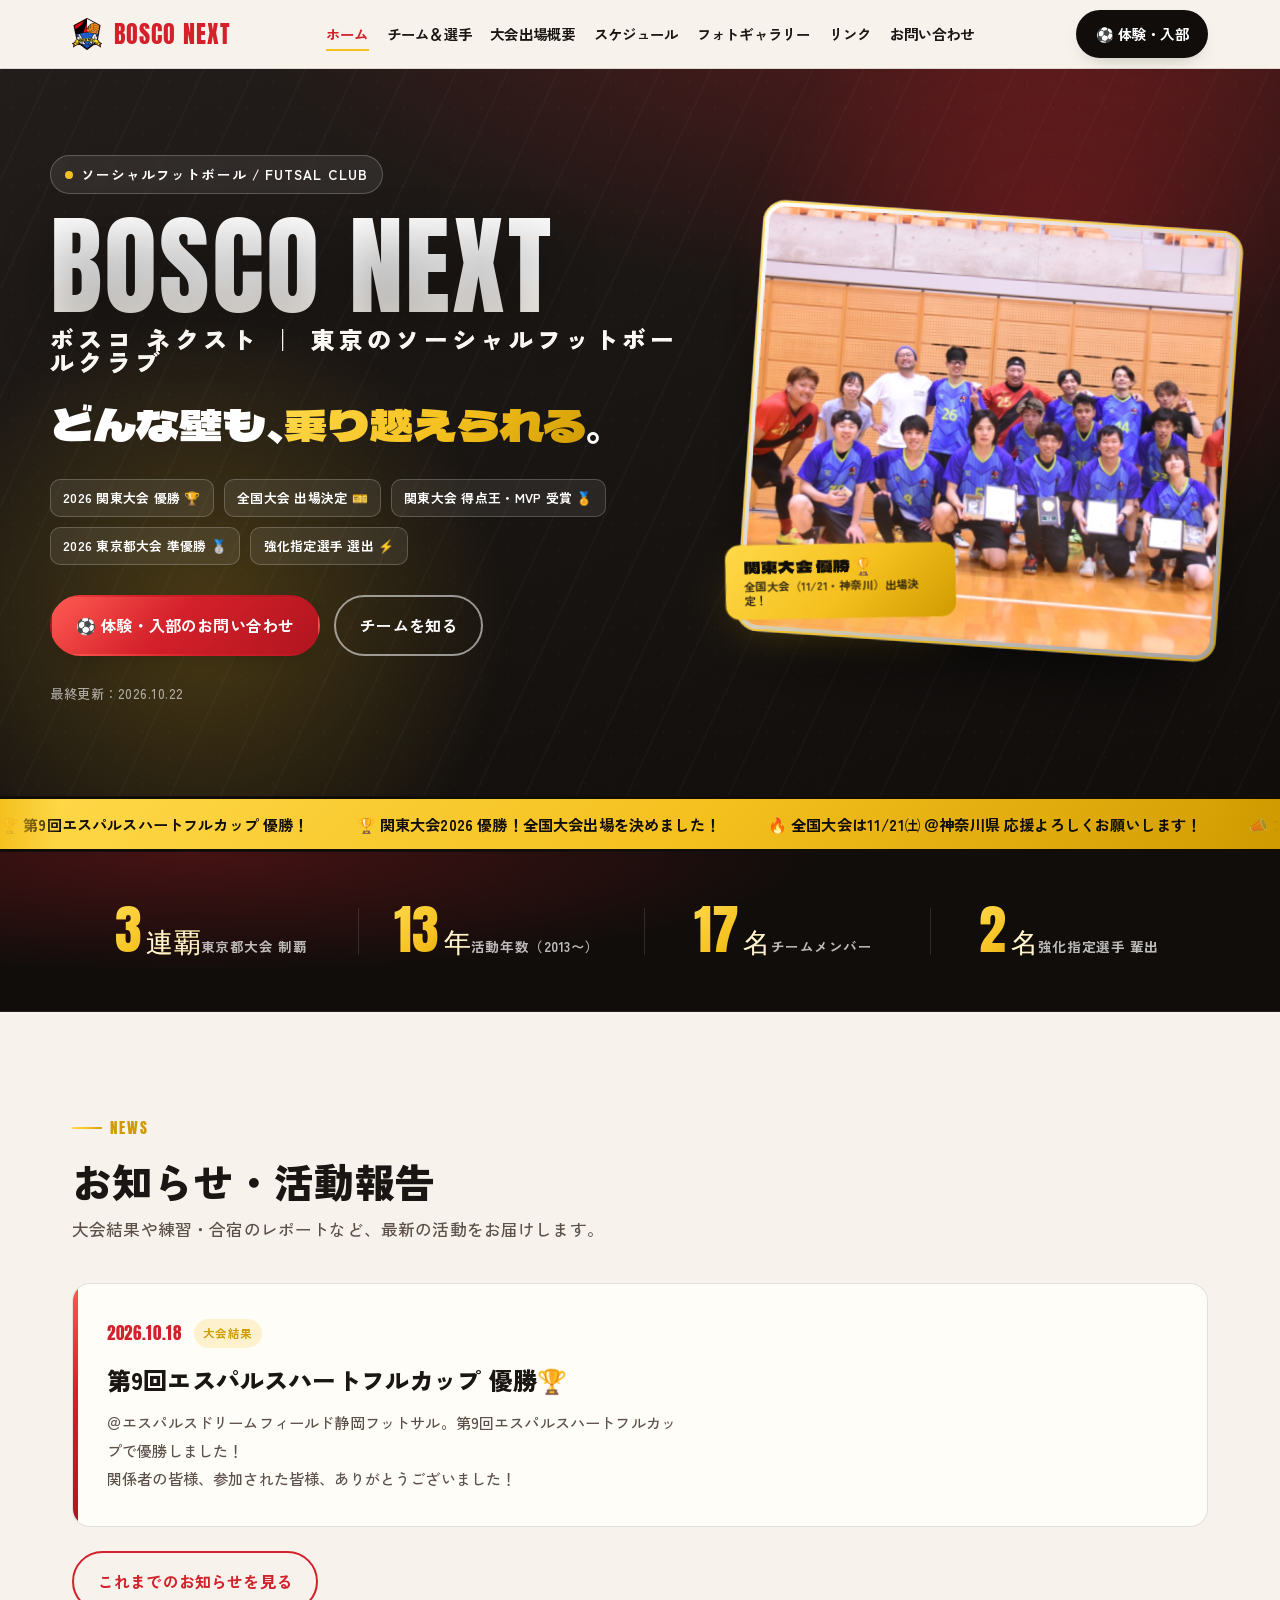
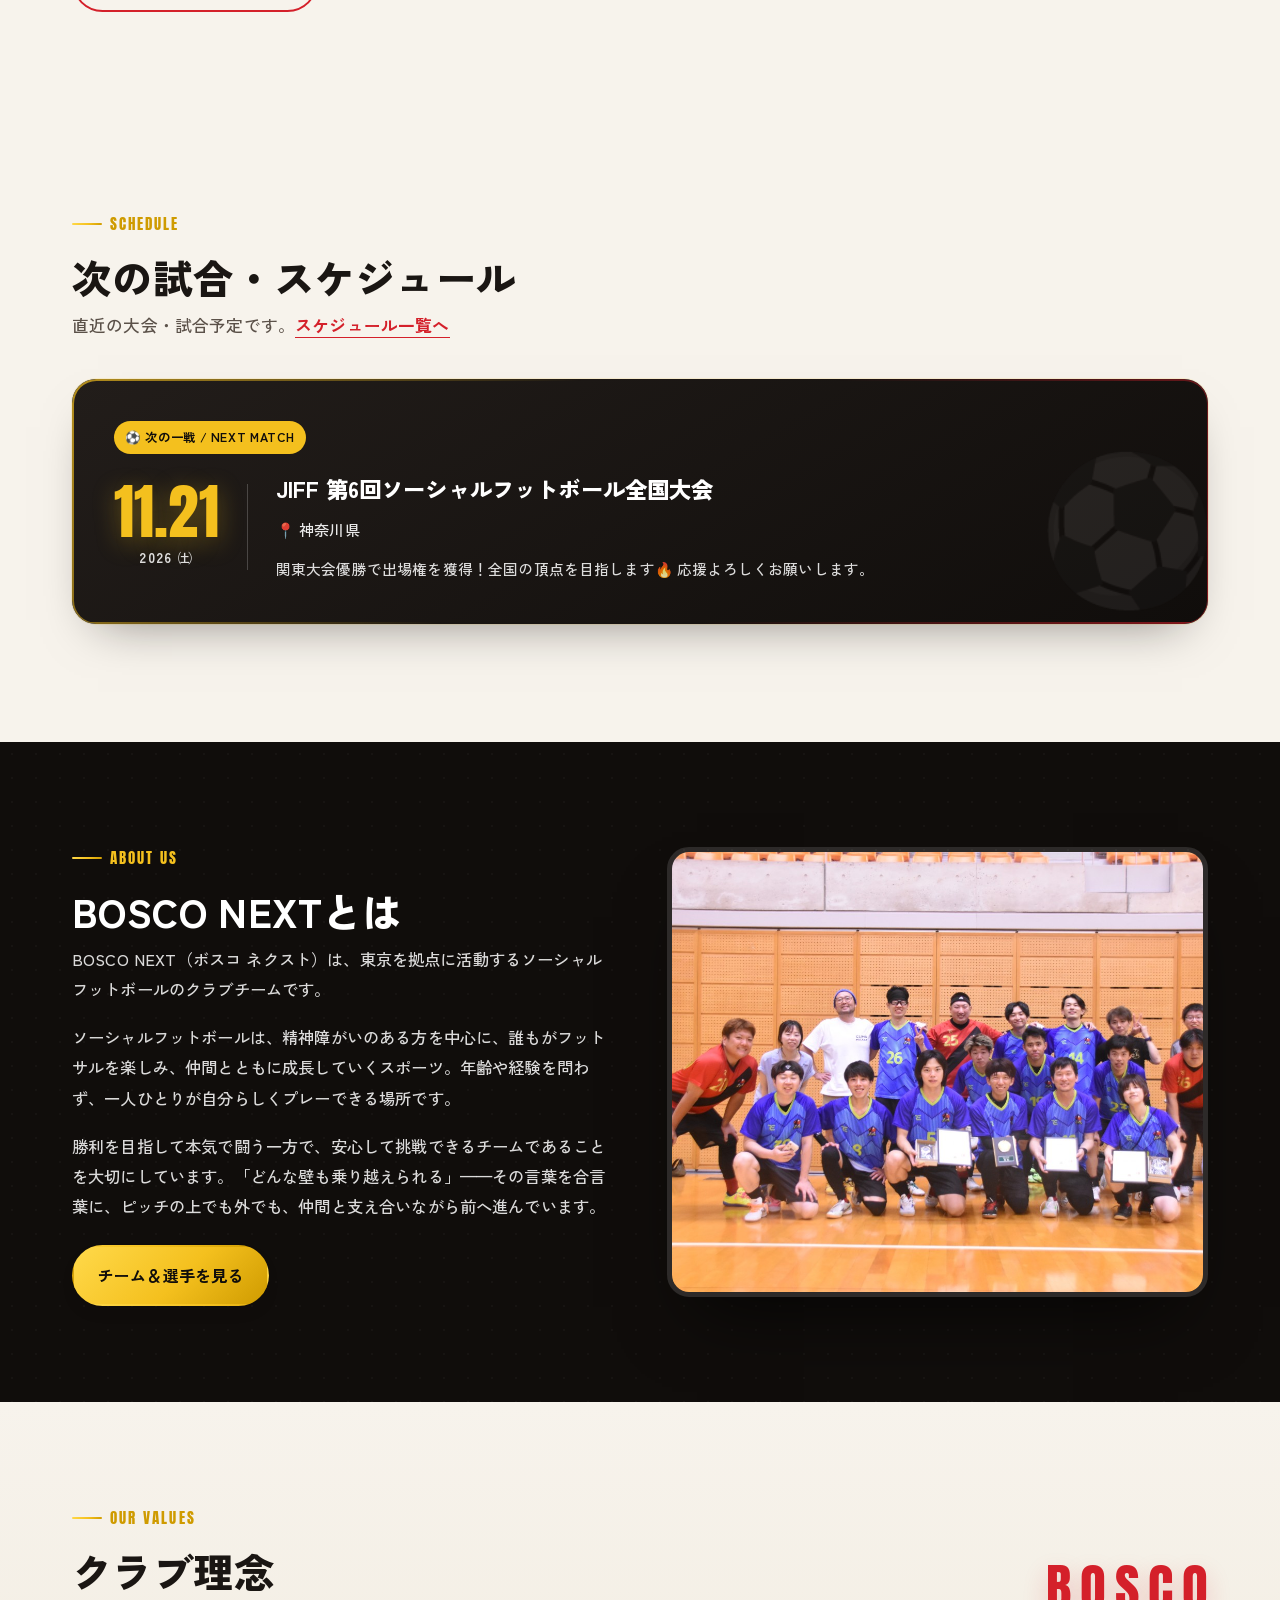
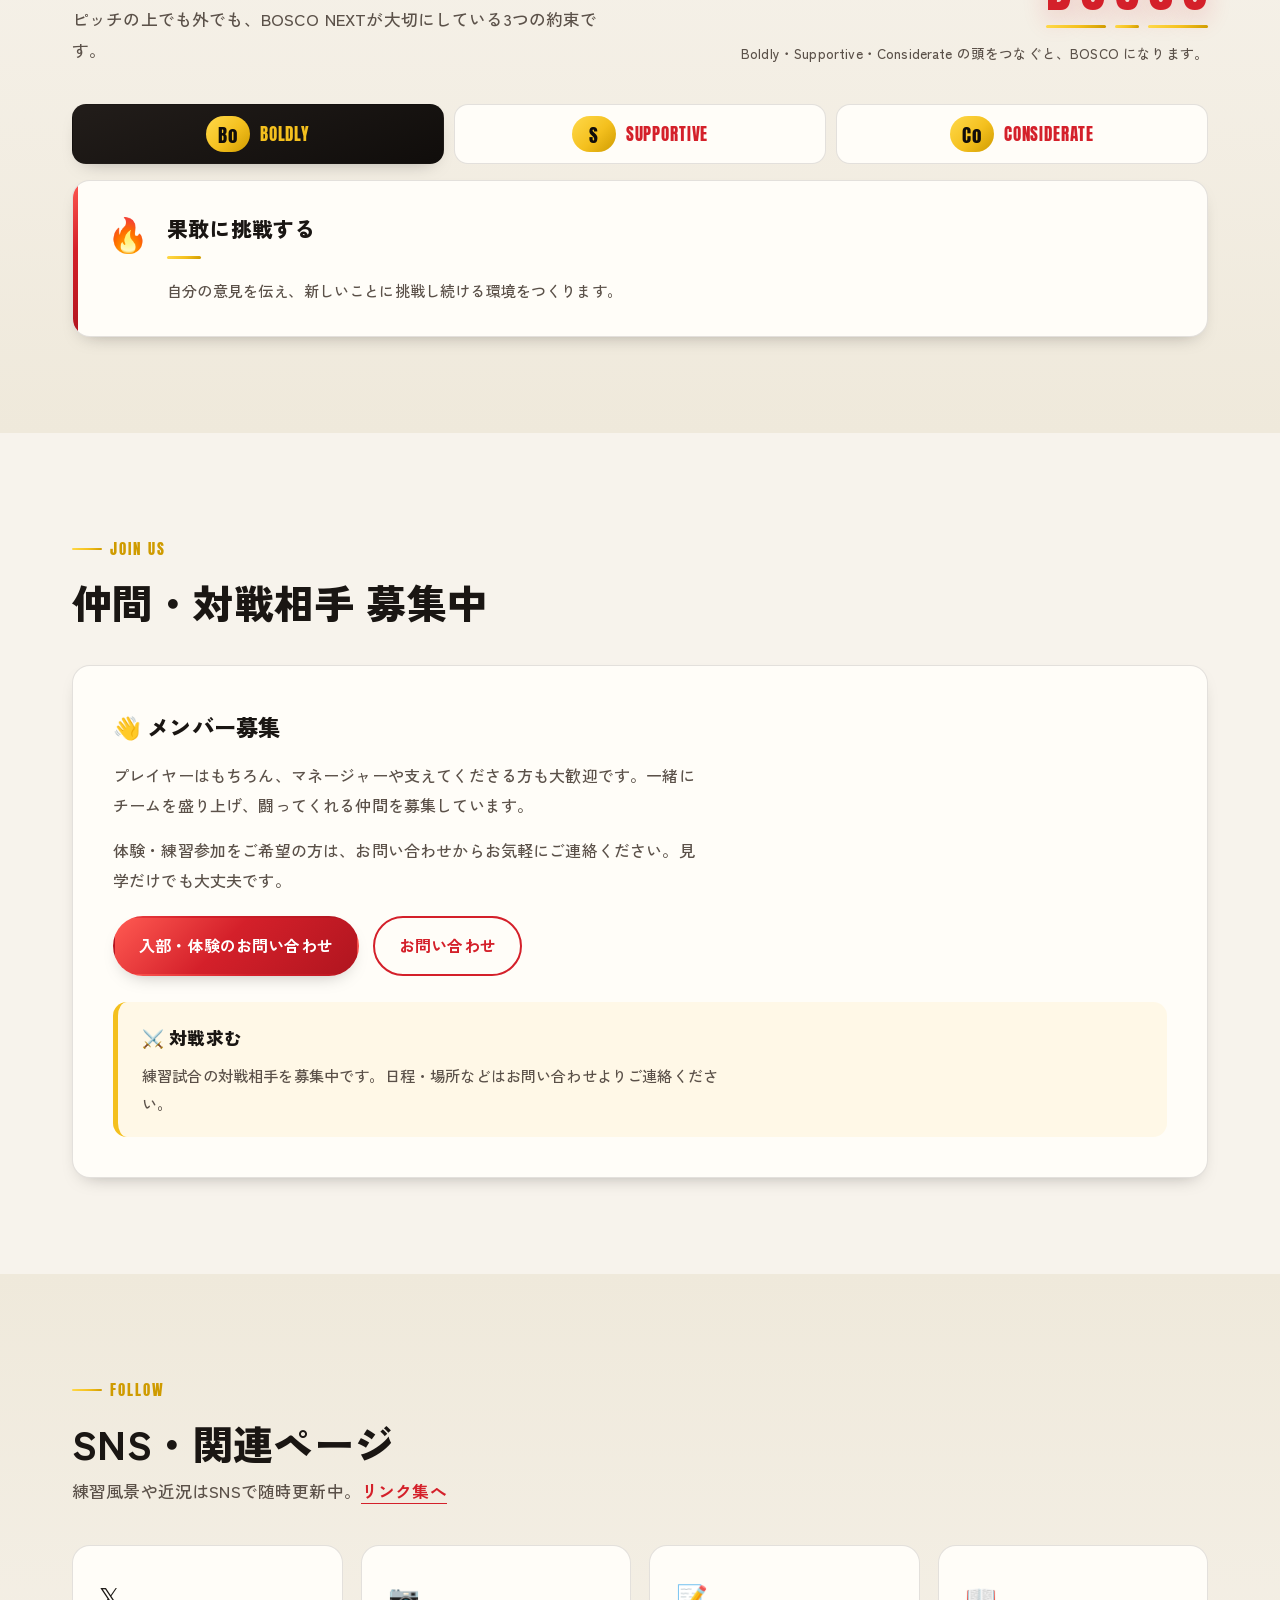
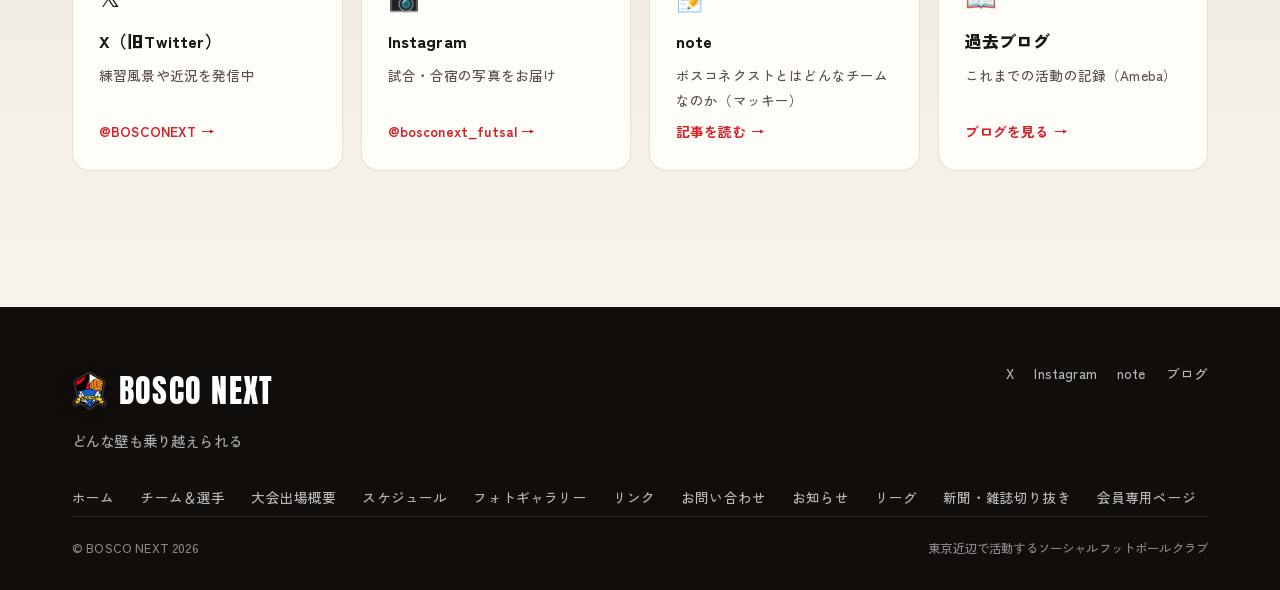
==== commit 93cee459: "元サイト（Jimdo 2026.10.20更新）の内容を新サイトに反映 元サイトの全32ページを取得し、新サイトのデータと1件ずつ突き合わせて 差分を反映した。  【お知らせ】 - 2026.10.1" ====
--- a/index.html
+++ b/index.html
@@ -52,7 +52,7 @@
   <div class="stats-inner" id="statsBand">
     <div class="stat"><span class="num" data-count="3"><span class="v">0</span><span class="suf">連覇</span></span><span class="lbl">東京都大会 制覇</span></div>
     <div class="stat"><span class="num" data-count="13" data-since="2013"><span class="v">0</span><span class="suf">年</span></span><span class="lbl">活動年数（2013〜）</span></div>
-    <div class="stat"><span class="num" data-count="16"><span class="v">0</span><span class="suf">名</span></span><span class="lbl">チームメンバー</span></div>
+    <div class="stat"><span class="num" data-count="17"><span class="v">0</span><span class="suf">名</span></span><span class="lbl">チームメンバー</span></div>
     <div class="stat"><span class="num" data-count="2"><span class="v">0</span><span class="suf">名</span></span><span class="lbl">強化指定選手 輩出</span></div>
   </div>
 </section>
--- a/style.css
+++ b/style.css
@@ -480,6 +480,11 @@
 /* 紹介文ブロック */
 .lead-block{max-width:72ch}
 .lead-block p{color:var(--ink-soft);font-size:1.02rem;margin-bottom:1em}
+.lead-block .lb-h{font-size:1.1rem;font-weight:900;margin:1.6em 0 .6em;display:flex;align-items:center;gap:.5em}
+.lead-block .lb-h::before{content:"";width:22px;height:3px;border-radius:2px;background:var(--grad-gold)}
+.lead-block .lb-list{list-style:none;padding:0;margin:0 0 1.4em;display:grid;gap:10px}
+.lead-block .lb-list li{background:var(--paper-2);border:1px solid var(--line);border-left:5px solid var(--brand);
+  border-radius:12px;padding:12px 16px;font-weight:700}
 
 /* 選手・スタッフ */
 .roster-grid{display:grid;grid-template-columns:repeat(auto-fill,minmax(210px,1fr));gap:20px}
@@ -511,6 +516,7 @@
 .result-badge{display:inline-block;font-size:.74rem;font-weight:700;padding:.3em .8em;border-radius:999px;margin-left:8px;vertical-align:middle}
 .rb-win{background:var(--gold);color:var(--dark-900)}
 .rb-2nd{background:rgba(244,192,30,.22);color:var(--gold-600)}
+.rb-3rd{background:rgba(176,108,52,.16);color:#8a4f1f}
 .rb-join{background:rgba(212,32,42,.12);color:var(--brand)}
 
 /* リーグ表 */
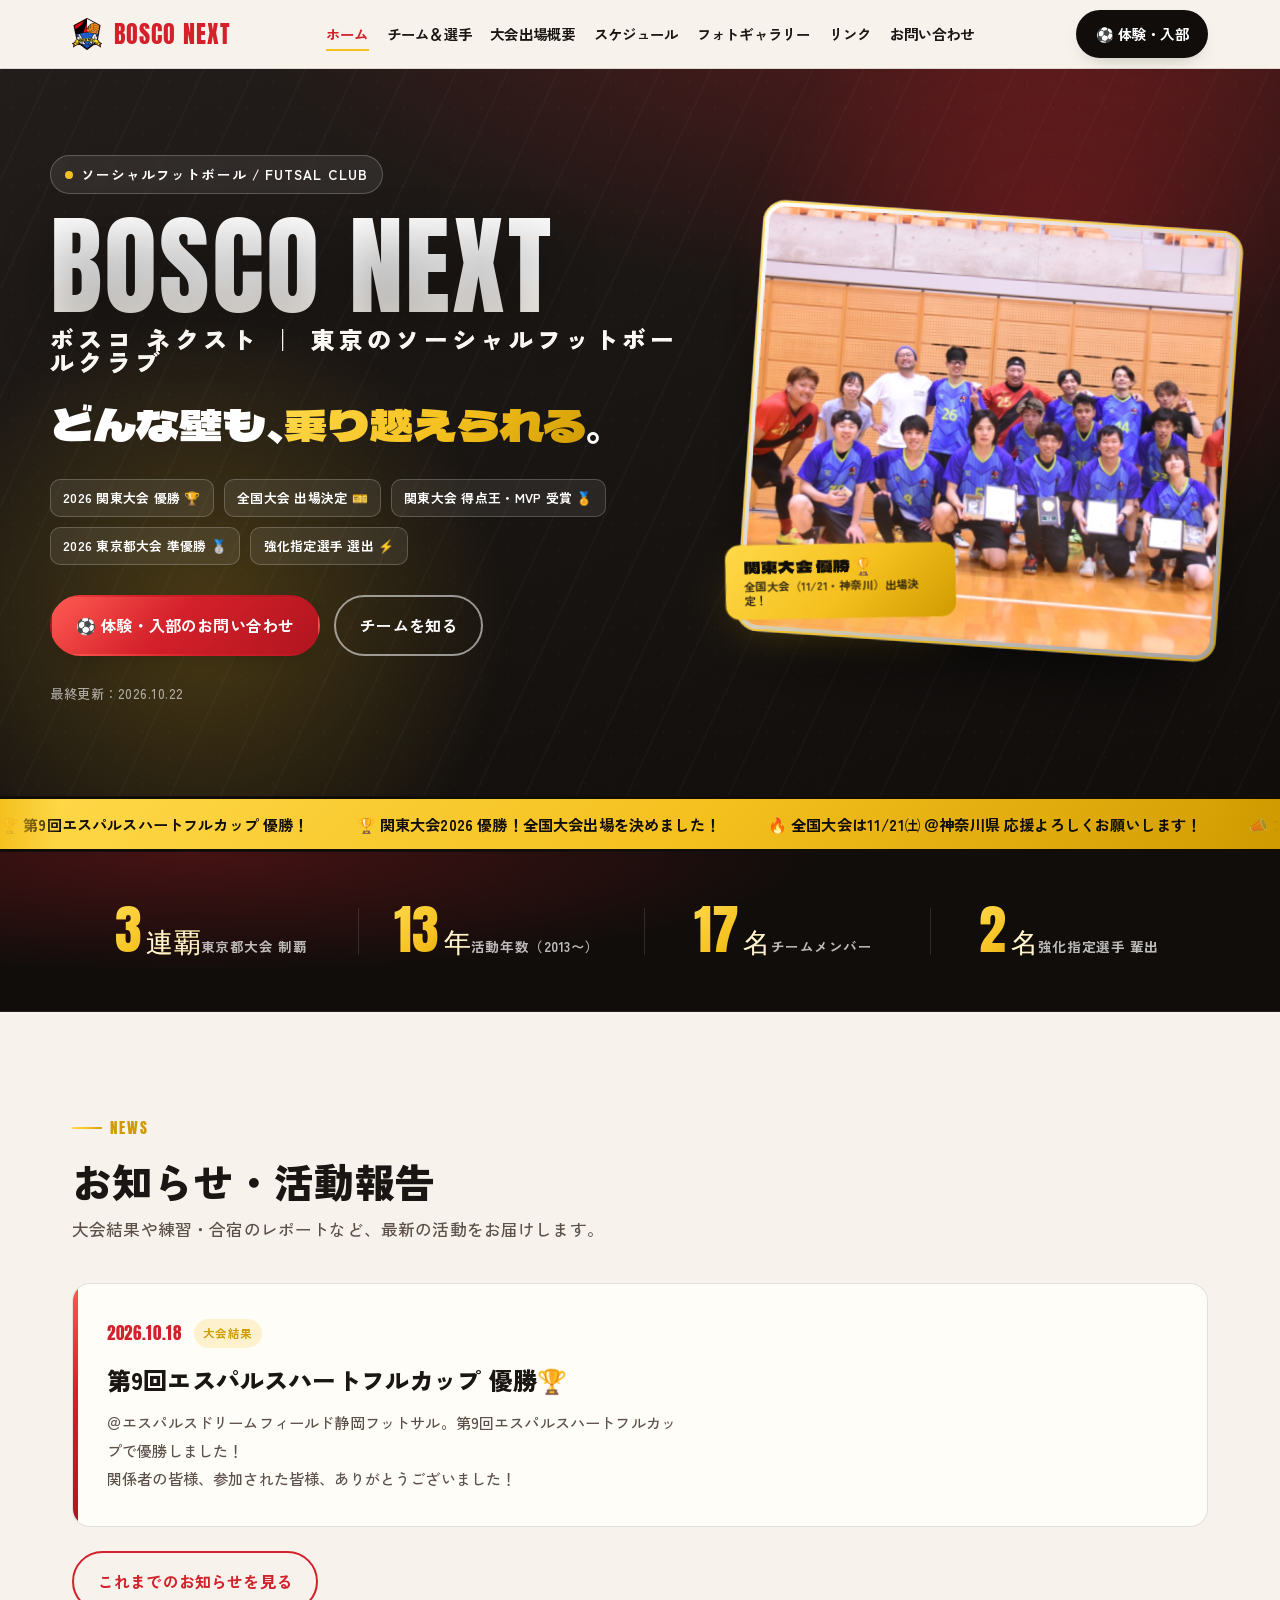
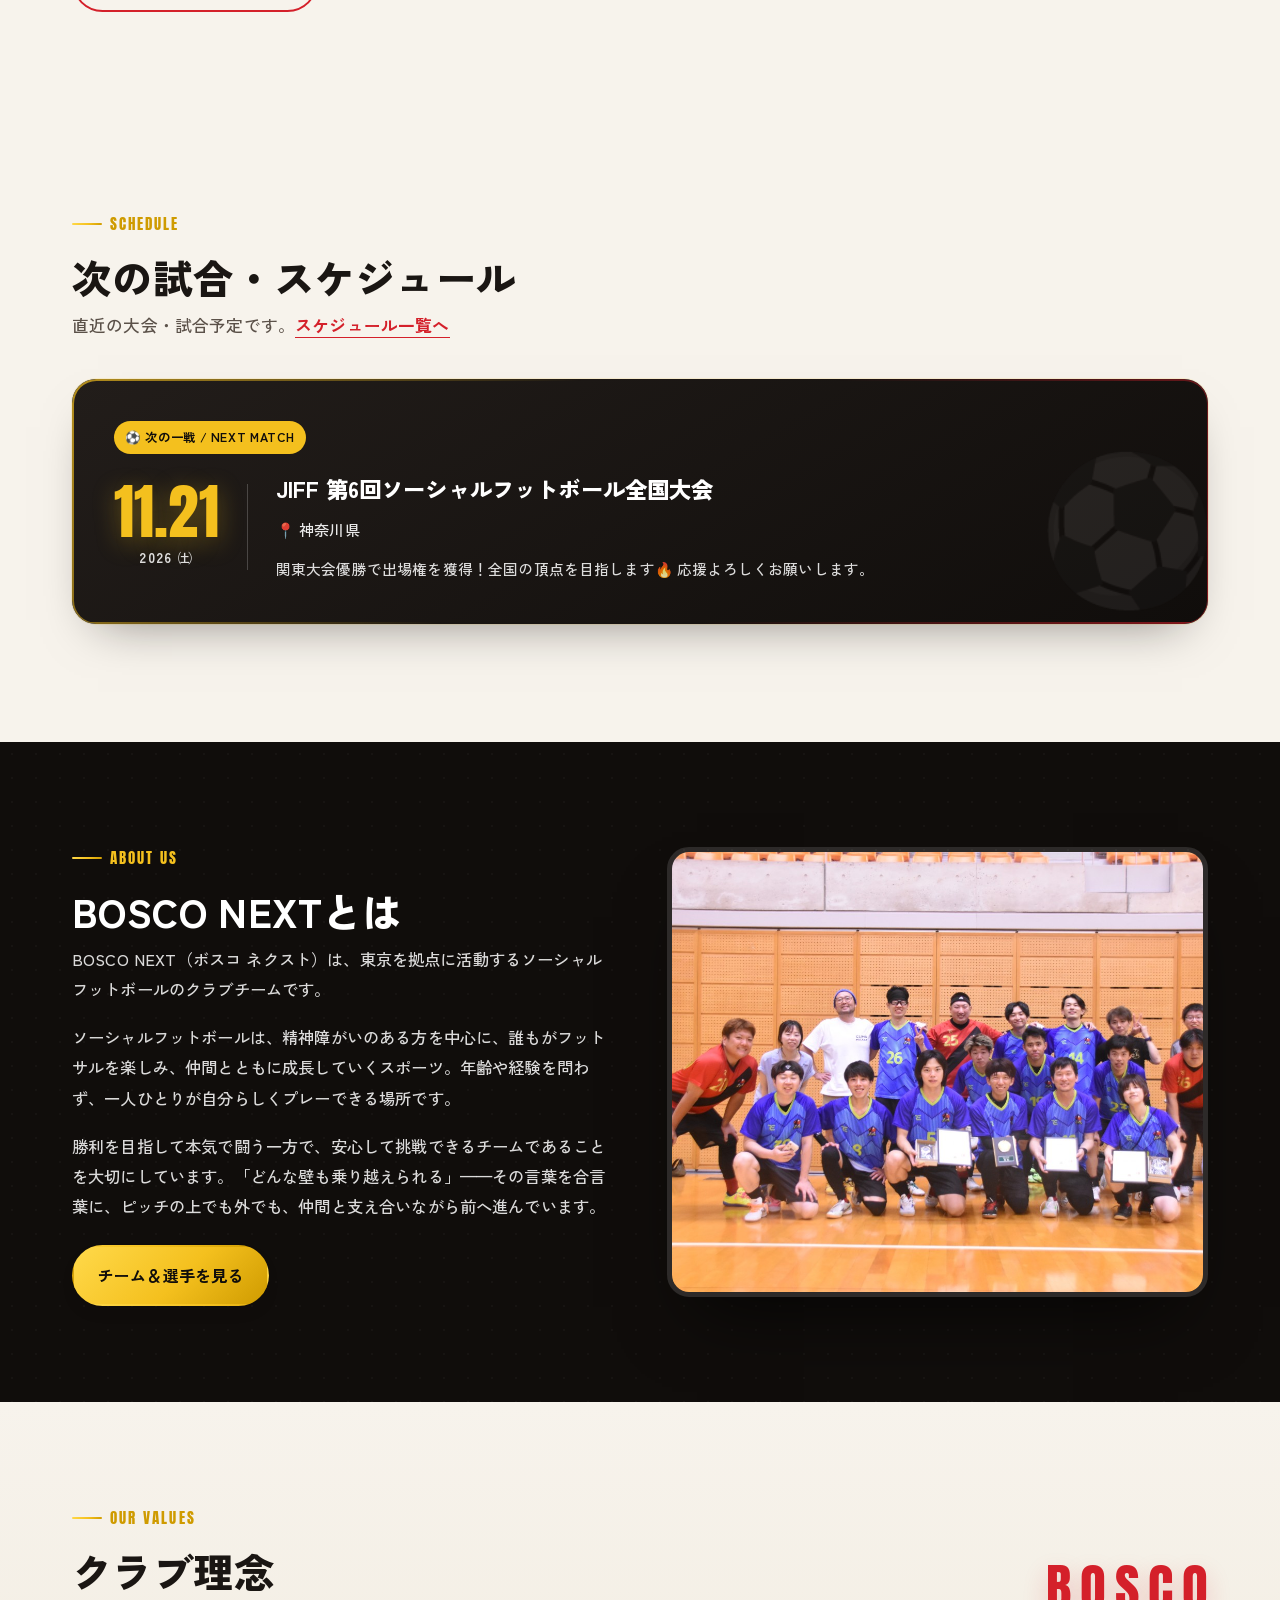
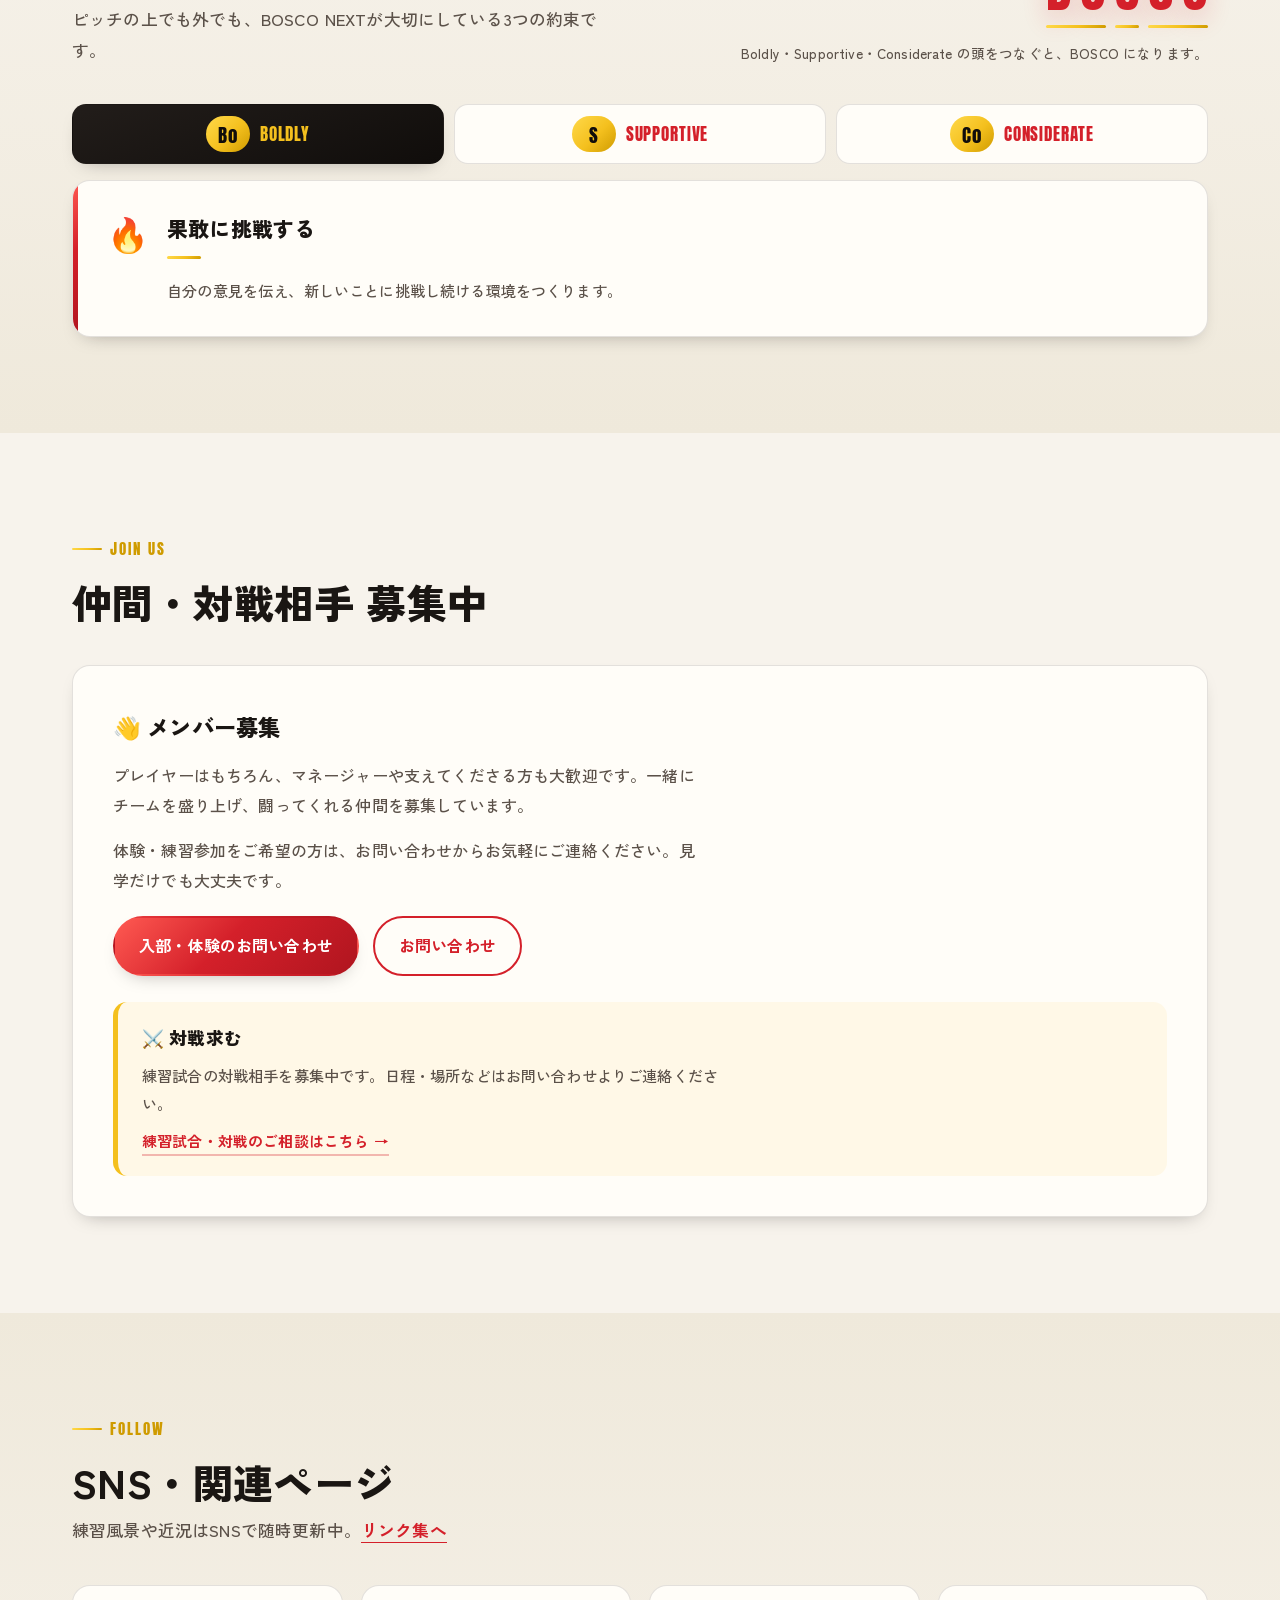
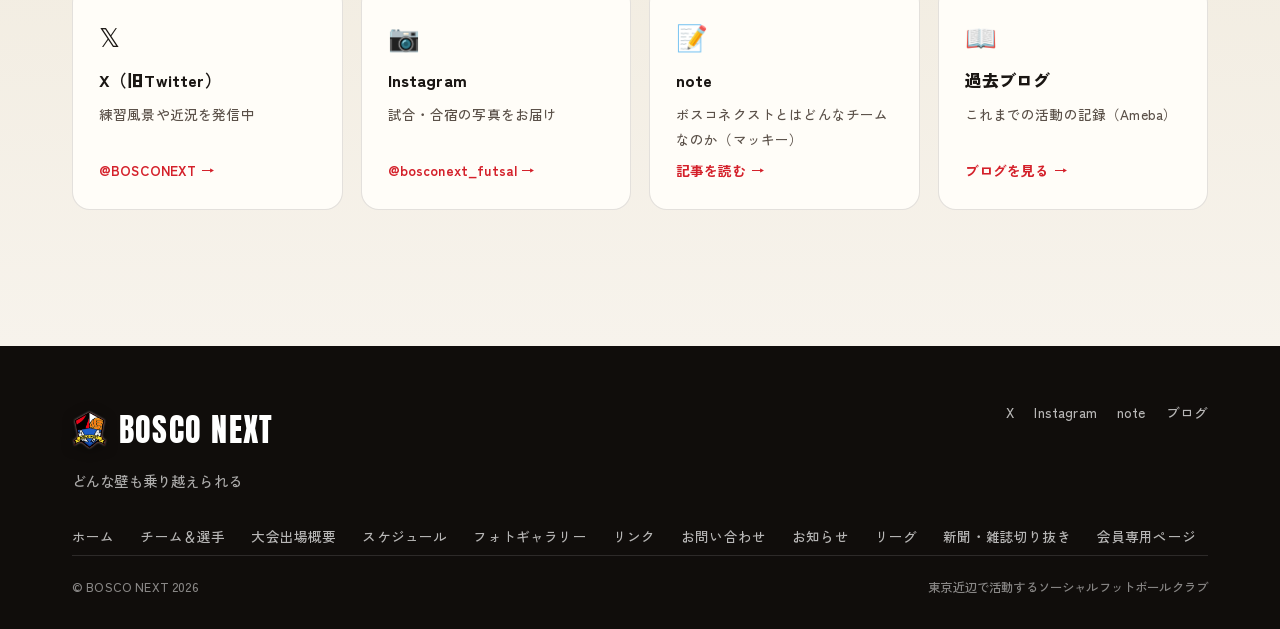
==== commit aa10d557: "お問い合わせをフォーム化：ご用件別の入力欄と必須チェックを追加 問い合わせの内容が足りず困る、という課題への対応。 旧サイト（Jimdo）の入部希望・マネージャー希望・お問い合わせフォームに合わせて、" ====
--- a/index.html
+++ b/index.html
@@ -138,6 +138,7 @@
       <div class="taisen">
         <h4>⚔️ 対戦求む</h4>
         <p id="taisenBody"></p>
+        <a class="taisen-link" data-link="match">練習試合・対戦のご相談はこちら →</a>
       </div>
     </div>
   </div>
--- a/style.css
+++ b/style.css
@@ -347,6 +347,8 @@
 .taisen{margin-top:26px;border-left:5px solid var(--gold);background:rgba(244,192,30,.08);border-radius:14px;padding:20px 24px}
 .taisen h4{font-weight:900;font-size:1.1rem;margin-bottom:6px;display:flex;align-items:center;gap:.4em}
 .taisen p{color:var(--ink-soft);font-size:.95rem;margin-bottom:0}
+.taisen-link{display:inline-block;margin-top:10px;font-weight:700;font-size:.92rem;color:var(--brand);border-bottom:2px solid rgba(212,32,42,.3);transition:border-color .18s ease}
+.taisen-link:hover{border-bottom-color:var(--brand)}
 
 /* ---------- お知らせ一覧ページのしぼり込み ---------- */
 .news-filter{display:flex;flex-wrap:wrap;gap:10px;margin-bottom:24px}
@@ -576,29 +578,135 @@
 .locked-list div{display:flex;gap:.6em;align-items:flex-start;font-size:.92rem}
 .locked-list div::before{content:"⚽";flex:none}
 
-/* お問い合わせ */
-.contact-grid{display:grid;grid-template-columns:1fr 1fr;gap:34px;align-items:start}
-.contact-card{background:var(--paper-2);border:1px solid var(--line);border-radius:var(--radius);padding:clamp(24px,3.5vw,36px);box-shadow:var(--shadow-sm)}
-.contact-card h3{font-weight:900;font-size:1.3rem;margin-bottom:6px}
+/* =====================================================================
+   お問い合わせ（contact.html）
+   ===================================================================== */
+.contact-lead{margin-bottom:clamp(22px,4vw,34px)}
+.contact-grid{display:grid;grid-template-columns:minmax(0,1.7fr) minmax(0,1fr);gap:34px;align-items:start}
+.contact-card{background:var(--paper-2);border:1px solid var(--line);border-radius:var(--radius);padding:clamp(22px,3.5vw,36px);box-shadow:var(--shadow-sm);min-width:0;scroll-margin-top:84px}
+.contact-card h3{font-weight:900;font-size:1.2rem;margin-bottom:6px}
 .contact-card p{color:var(--ink-soft);margin-bottom:8px;font-size:.95rem}
+/* class="nb" の区切りは途中で改行しない（スマホで1文字だけ次の行に落ちるのを防ぐ） */
+.contact-card .nb{display:inline-block}
+/* JSで出し入れする部品は hidden 属性で隠す（display の指定に負けないようにする） */
+.contact-card [hidden]{display:none !important}
+.contact-side{display:flex;flex-direction:column;gap:22px;min-width:0}
 .contact-methods{display:flex;flex-direction:column;gap:12px;margin-top:16px}
 .cmethod{display:flex;align-items:center;gap:14px;padding:14px 16px;border:1px solid var(--line);border-radius:12px;transition:.2s}
 .cmethod:hover{border-color:var(--brand);background:rgba(212,32,42,.03)}
 .cmethod .ic{font-size:1.4rem}
-.cmethod .l1{font-weight:700;font-size:.95rem}
-.cmethod .l2{font-size:.8rem;color:var(--ink-soft)}
-.cform{display:flex;flex-direction:column;gap:14px}
-.cfield label{display:block;font-weight:700;font-size:.85rem;margin-bottom:6px}
-.cfield input,.cfield textarea{width:100%;padding:.8em 1em;border:1px solid var(--line);border-radius:10px;font:inherit;background:#fff;color:var(--ink)}
-.cfield input:focus,.cfield textarea:focus{outline:none;border-color:var(--brand);box-shadow:0 0 0 3px rgba(212,32,42,.12)}
+.cmethod .l1{display:block;font-weight:700;font-size:.95rem;line-height:1.5}
+.cmethod .l2{display:block;font-size:.8rem;color:var(--ink-soft);line-height:1.5}
+
+/* --- フォームの見出し・「必須」「任意」のしるし --- */
+.cf-title{font-weight:900;font-size:clamp(1.25rem,3.6vw,1.5rem);line-height:1.4;margin-bottom:4px}
+.contact-card .cf-sub{font-size:.85rem;margin-bottom:18px}
+.req,.opt{display:inline-block;vertical-align:.12em;margin-left:.7em;padding:.2em .7em;border-radius:999px;
+  font-size:.68rem;font-weight:700;line-height:1.3;letter-spacing:.06em;white-space:nowrap}
+.req{background:var(--brand);color:#fff}
+.opt{background:rgba(26,22,19,.07);color:var(--ink-soft)}
+.cf-sub .req{margin:0 .4em 0 0}
+
+.cform{display:flex;flex-direction:column;gap:18px}
+
+/* --- ご用件（4つのカードから1つ選ぶ） --- */
+.cf-types{border:0;padding:0;margin:0;min-width:0}
+.cf-types legend{padding:0;font-weight:700;font-size:.9rem;margin-bottom:8px}
+.cf-type-grid{display:grid;grid-template-columns:repeat(2,minmax(0,1fr));gap:10px}
+.cf-type{position:relative;display:block;cursor:pointer}
+.cf-type input{position:absolute;inset:0;width:100%;height:100%;margin:0;opacity:0;cursor:pointer}
+.cf-type .box{display:flex;align-items:center;gap:12px;height:100%;min-height:68px;padding:12px 40px 12px 14px;
+  border:2px solid var(--line);border-radius:14px;background:#fff;
+  transition:border-color .18s ease, background .18s ease, box-shadow .18s ease}
+.cf-type .ic{flex:none;font-size:1.5rem;line-height:1}
+.cf-type b{display:block;font-weight:700;font-size:.95rem;line-height:1.4}
+.cf-type small{display:block;font-size:.76rem;color:var(--ink-soft);line-height:1.5}
+.cf-type:hover .box{border-color:rgba(212,32,42,.5)}
+.cf-type input:checked + .box{border-color:var(--brand);background:rgba(212,32,42,.05);box-shadow:0 0 0 3px rgba(212,32,42,.12)}
+.cf-type input:checked + .box::after{content:"✓";position:absolute;right:12px;top:50%;transform:translateY(-50%);
+  width:22px;height:22px;border-radius:50%;background:var(--brand);color:#fff;
+  font-size:.8rem;font-weight:900;line-height:22px;text-align:center}
+.cf-type input:focus-visible + .box{outline:3px solid var(--gold-600);outline-offset:2px}
+.contact-card .cf-pick{margin:0;padding:.9em 1em;border:1px dashed rgba(207,155,0,.7);border-radius:12px;
+  background:rgba(244,192,30,.1);color:var(--ink);font-size:.9rem;text-align:center}
+
+/* --- 入力欄 --- */
+.cf-fields{display:flex;flex-direction:column;gap:18px}
+.cfield label{display:block;font-weight:700;font-size:.9rem;margin-bottom:6px}
+.cfield input,.cfield textarea,.cfield select{width:100%;min-height:50px;padding:.75em 1em;border:1px solid rgba(26,22,19,.28);border-radius:10px;
+  font:inherit;font-size:1rem;line-height:1.6;background:#fff;color:var(--ink);scroll-margin-top:96px;
+  transition:border-color .18s ease, box-shadow .18s ease}
+.cfield textarea{display:block;resize:vertical;min-height:0}
+.cfield select{-webkit-appearance:none;appearance:none;cursor:pointer;padding-right:2.6em;
+  background-image:url("data:image/svg+xml,%3Csvg xmlns='http://www.w3.org/2000/svg' viewBox='0 0 12 8'%3E%3Cpath d='M1 1l5 5 5-5' fill='none' stroke='%235b5149' stroke-width='2' stroke-linecap='round' stroke-linejoin='round'/%3E%3C/svg%3E");
+  background-repeat:no-repeat;background-position:right 1em center;background-size:12px 8px}
+.cfield input::placeholder,.cfield textarea::placeholder{color:rgba(91,81,73,.6)}
+.cfield input:focus,.cfield textarea:focus,.cfield select:focus{outline:none;border-color:var(--brand);box-shadow:0 0 0 3px rgba(212,32,42,.16)}
+.cfield.has-error input,.cfield.has-error textarea,.cfield.has-error select{border-color:var(--brand-600);border-width:2px;background-color:#fff6f5}
+.contact-card .chint{margin:6px 0 0;font-size:.8rem;line-height:1.65;color:var(--ink-soft)}
+.contact-card .cerr{margin:6px 0 0;font-size:.85rem;line-height:1.6;font-weight:700;color:var(--brand-600)}
 .cnote{font-size:.78rem;color:var(--ink-soft);margin-top:6px}
+
+/* 機械による自動送信を見分けるための欄（人には見えない・読み上げもされない） */
+.cf-hp{position:absolute;width:1px;height:1px;margin:-1px;padding:0;border:0;overflow:hidden;
+  clip:rect(0 0 0 0);clip-path:inset(50%);white-space:nowrap}
+
+/* --- 個人情報の扱い・送信ボタン --- */
+.contact-card .cf-privacy{margin:0;padding:.8em 1em;border-left:4px solid var(--gold);border-radius:0 10px 10px 0;
+  background:var(--paper);font-size:.82rem;line-height:1.7;color:var(--ink-soft)}
+.cf-submit{display:flex;flex-direction:column;align-items:flex-start;gap:6px}
+.cf-submit .btn{min-width:220px;min-height:54px;justify-content:center;font-size:1.05rem}
+.cf-submit .btn[disabled]{opacity:.6;cursor:progress;transform:none;box-shadow:none}
+.cf-submit .btn[disabled]::after{display:none}
+.contact-card .cf-submit .cnote{margin:0;font-size:.8rem;line-height:1.65}
+
+/* --- 入力の不備・送信できなかったときの案内 --- */
+.cf-alert{padding:.8em 1em;border:1px solid rgba(176,21,31,.35);border-left:5px solid var(--brand-600);border-radius:10px;
+  background:#fdeeed;color:var(--brand-600);font-size:.9rem;font-weight:700;line-height:1.6;scroll-margin-top:96px}
+.contact-card p.cf-alert{color:var(--brand-600);margin-bottom:14px}
+.cf-manual{margin-top:22px;padding:clamp(16px,3vw,24px);border:2px solid var(--gold);border-radius:14px;
+  background:rgba(244,192,30,.08);scroll-margin-top:96px}
+.cf-manual h3{font-size:1.1rem}
+.contact-card .cf-manual p{color:var(--ink);font-size:.9rem;margin:0}
+.cf-manual-actions{display:flex;flex-wrap:wrap;gap:10px;margin:16px 0}
+.cf-manual-actions .btn{white-space:normal;text-align:center;justify-content:center}
+.cf-manual-data{display:grid;grid-template-columns:auto minmax(0,1fr);gap:10px 14px;align-items:start;margin:0}
+.cf-manual-data dt{font-weight:700;font-size:.82rem;line-height:1.9;white-space:nowrap}
+.cf-manual-data dd{margin:0;min-width:0;display:flex;flex-wrap:wrap;align-items:center;gap:8px;font-size:.9rem}
+.cf-manual-data dd > span{min-width:0;overflow-wrap:anywhere;line-height:1.6}
+.cf-manual-data textarea{flex:1 1 100%;width:100%;padding:.7em .9em;border:1px solid rgba(26,22,19,.28);border-radius:10px;
+  font:inherit;font-size:1rem;line-height:1.6;background:#fff;color:var(--ink);resize:vertical}
+.cf-copy{flex:none;padding:.35em 1em;border:1px solid rgba(26,22,19,.28);border-radius:999px;background:#fff;color:var(--ink);
+  font:inherit;font-size:.78rem;font-weight:700;line-height:1.5;cursor:pointer;transition:border-color .18s ease, color .18s ease}
+.cf-copy:hover{border-color:var(--brand);color:var(--brand)}
+.cf-manual .btn:focus-visible,.cf-copy:focus-visible,.cf-submit .btn:focus-visible{outline:3px solid var(--gold-600);outline-offset:2px}
+
+/* 送信完了ページ（thanks.html）の補足 */
+.locked-card .thanks-note{font-size:.85rem;line-height:1.75;text-align:left;margin:0 0 22px;padding:.9em 1.1em;
+  background:var(--paper);border-radius:12px}
+
+@media(min-width:901px){
+  /* フォームが長いので、右側の案内は画面に追従させる */
+  .contact-side{position:sticky;top:92px}
+}
+@media(max-width:900px){
+  .contact-grid{grid-template-columns:minmax(0,1fr);gap:22px}
+}
+@media(max-width:560px){
+  .cf-type-grid{grid-template-columns:minmax(0,1fr)}
+  .cf-type .box{min-height:60px}
+  .cf-submit{align-items:stretch}
+  .cf-submit .btn{width:100%}
+  .cf-manual-actions .btn{flex:1 1 100%}
+  .cf-manual-data{grid-template-columns:minmax(0,1fr);gap:2px}
+  .cf-manual-data dd{margin-bottom:10px}
+}
 
 /* フッターのページ列 */
 .foot-cols{display:flex;flex-wrap:wrap;gap:10px 26px;margin:18px 0 6px}
 .foot-cols a{font-size:.85rem;color:rgba(255,255,255,.7)}
 .foot-cols a:hover{color:var(--gold)}
 
-@media(max-width:820px){ .contact-grid{grid-template-columns:1fr;gap:22px} }
 @media(max-width:560px){
   .result-row{grid-template-columns:1fr auto;gap:6px 12px}
   .result-row .rd{grid-column:1/-1}
